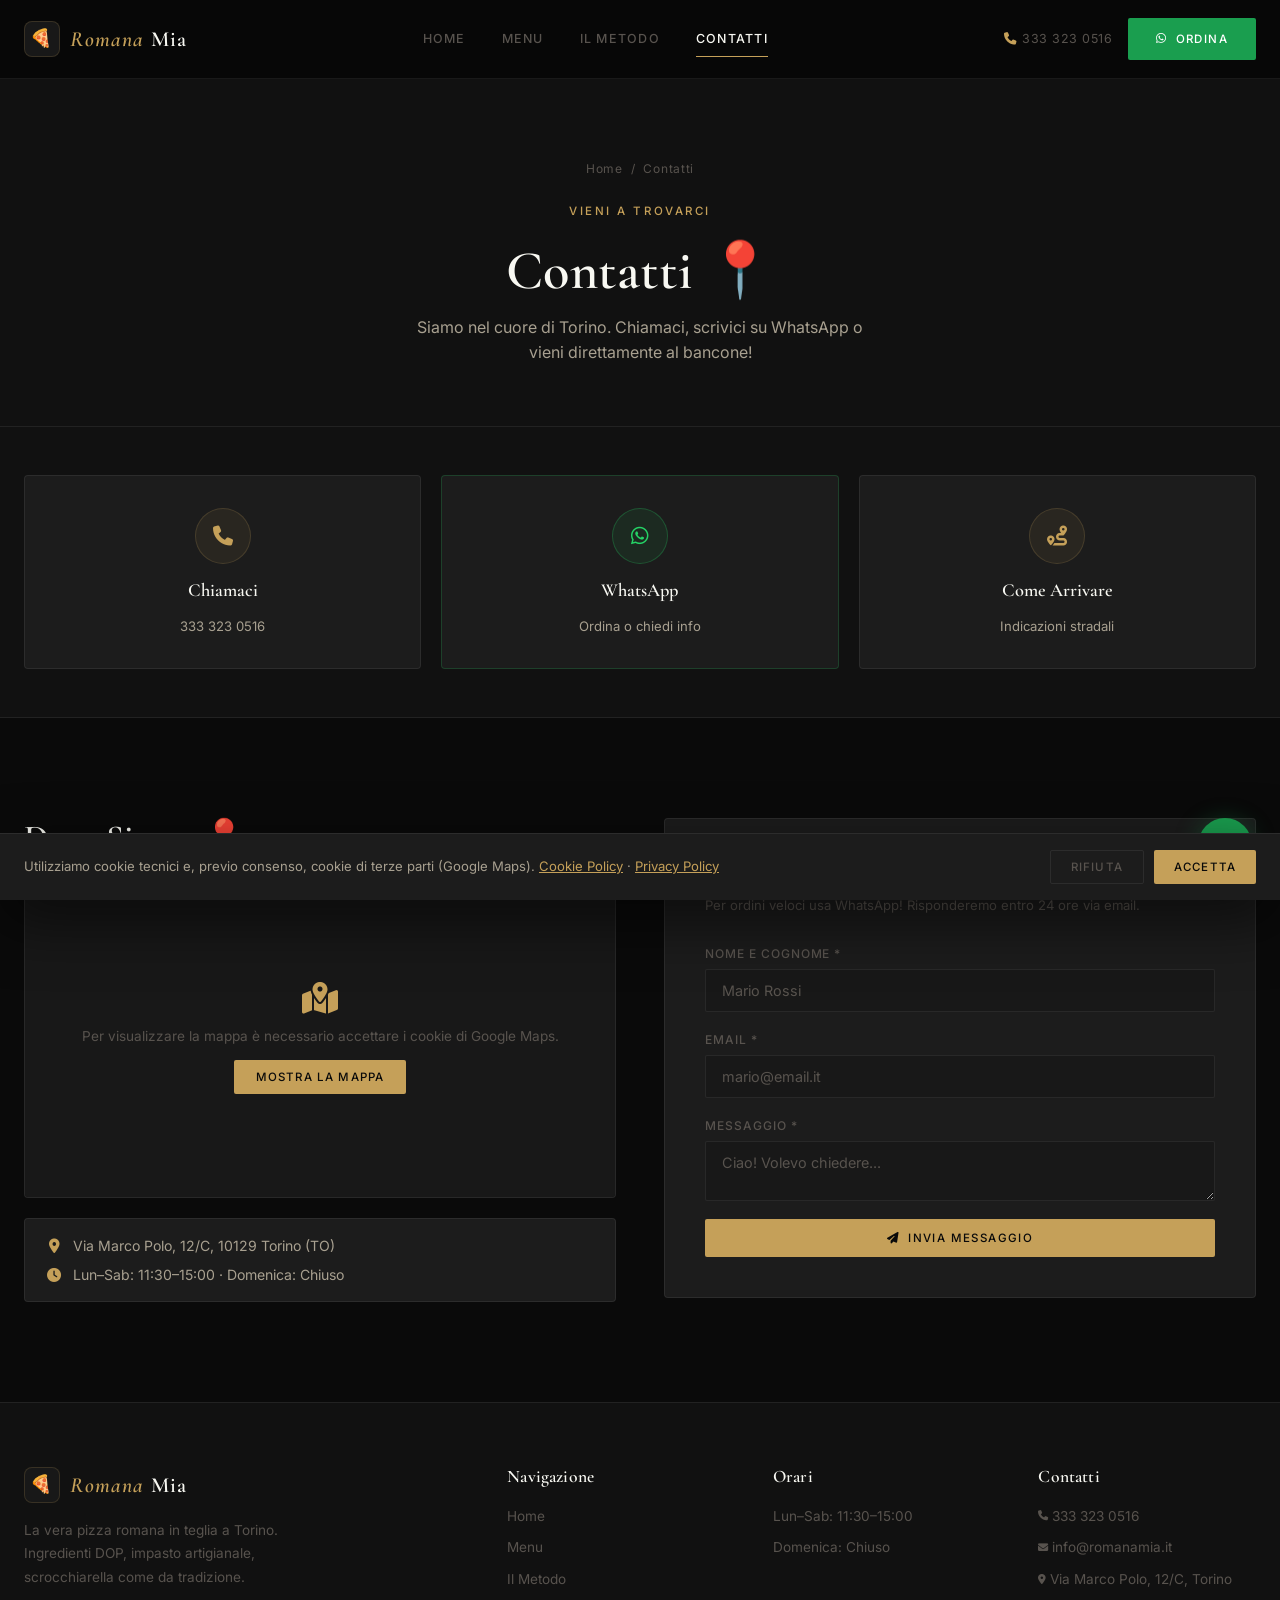
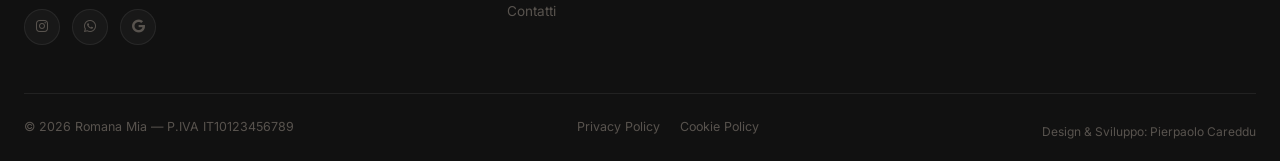
==== contatti.html @ 7e4d99bb "Initial commit" ====
<!DOCTYPE html>
<html lang="it">
<head>
    <meta charset="UTF-8">
    <meta name="viewport" content="width=device-width, initial-scale=1.0, viewport-fit=cover">
    <title>Contatti — Romana Mia, Pizza al Taglio Gourmet Torino</title>
    <meta name="description" content="Contatta Romana Mia: Via Marco Polo, 12/C, Torino. Telefono, WhatsApp, email e mappa. Aperto Lun–Sab 11:30–15:00.">
    <meta property="og:type" content="website">
    <meta property="og:title" content="Contatti — Romana Mia">
    <meta property="og:description" content="Vieni a trovarci o contattaci. Via Marco Polo, 12/C, Torino.">
    <meta name="theme-color" content="#0A0A0A">
    <meta name="apple-mobile-web-app-capable" content="yes">
    <meta name="apple-mobile-web-app-status-bar-style" content="black-translucent">
    <meta name="mobile-web-app-capable" content="yes">
    <link rel="icon" type="image/svg+xml" href="favicon.svg">
    <link rel="stylesheet" href="https://cdnjs.cloudflare.com/ajax/libs/font-awesome/6.4.0/css/all.min.css">
    <link rel="stylesheet" href="style.css">
</head>
<body>

<!-- ===== HEADER ===== -->
<header id="main-header">
    <div class="container nav-wrapper">
        <a href="index.html" class="logo">
            <div class="logo-icon">🍕</div>
            <span><em>Romana</em> Mia</span>
        </a>
        <nav class="desktop-menu">
            <a href="index.html">Home</a>
            <a href="menu.html">Menu</a>
            <a href="metodo.html">Il Metodo</a>
            <a href="contatti.html" class="active">Contatti</a>
        </nav>
        <div class="header-right">
            <a data-config-href="tel:{telefonoHref}" href="#" class="phone-cta">
                <i class="fa-solid fa-phone"></i>
                <span data-config="telefono">333 323 0516</span>
            </a>
            <a data-config-href="https://wa.me/{whatsapp}?text={whatsappMessaggioEncoded}" href="#" class="btn-whatsapp" target="_blank" rel="noopener">
                <i class="fa-brands fa-whatsapp"></i> Ordina
            </a>
        </div>
        <button class="hamburger" id="hamburger" aria-label="Menu">
            <span></span><span></span><span></span>
        </button>
    </div>
    <nav class="mobile-menu" id="mobile-menu">
        <a href="index.html"><i class="fa-solid fa-house"></i> Home</a>
        <a href="menu.html"><i class="fa-solid fa-pizza-slice"></i> Menu</a>
        <a href="metodo.html"><i class="fa-solid fa-star"></i> Il Metodo</a>
        <a href="contatti.html" class="active"><i class="fa-solid fa-location-dot"></i> Contatti</a>
        <div class="mobile-cta">
            <a data-config-href="tel:{telefonoHref}" href="#" class="btn-outline"><i class="fa-solid fa-phone"></i> Chiama</a>
            <a data-config-href="https://wa.me/{whatsapp}?text={whatsappMessaggioEncoded}" href="#" class="btn-whatsapp" target="_blank" rel="noopener"><i class="fa-brands fa-whatsapp"></i> Ordina su WhatsApp</a>
        </div>
    </nav>
</header>

<!-- ===== PAGE HERO ===== -->
<section class="page-hero">
    <div class="container">
        <div class="breadcrumb">
            <a href="index.html">Home</a>
            <span>/</span>
            <span>Contatti</span>
        </div>
        <span class="hero-eyebrow">Vieni a Trovarci</span>
        <h1>Contatti 📍</h1>
        <p>Siamo nel cuore di Torino. Chiamaci, scrivici su WhatsApp o vieni direttamente al bancone!</p>
    </div>
</section>

<!-- ===== QUICK ACTIONS ===== -->
<section class="contact-actions-section">
    <div class="container">
        <div class="contact-actions-grid">
            <a data-config-href="tel:{telefonoHref}" href="#" class="contact-action-card animate-on-scroll">
                <div class="contact-action-icon"><i class="fa-solid fa-phone"></i></div>
                <strong>Chiamaci</strong>
                <span data-config="telefono">333 323 0516</span>
            </a>
            <a data-config-href="https://wa.me/{whatsapp}?text={whatsappMessaggioEncoded}" href="#" class="contact-action-card contact-action-whatsapp animate-on-scroll" target="_blank" rel="noopener">
                <div class="contact-action-icon"><i class="fa-brands fa-whatsapp"></i></div>
                <strong>WhatsApp</strong>
                <span>Ordina o chiedi info</span>
            </a>
            <a href="https://www.google.com/maps/dir/?api=1&destination=Via+Marco+Polo,+12C,+10129+Torino+TO" class="contact-action-card animate-on-scroll" target="_blank" rel="noopener">
                <div class="contact-action-icon"><i class="fa-solid fa-route"></i></div>
                <strong>Come Arrivare</strong>
                <span>Indicazioni stradali</span>
            </a>
        </div>
    </div>
</section>

<!-- ===== CONTACT SECTION ===== -->
<section class="contact-section" id="preventivo">
    <div class="container">
        <div class="contact-grid">
            <!-- Mappa e info compatte -->
            <div class="contact-map-col animate-on-scroll">
                <h2>Dove Siamo 📍</h2>
                <div class="contact-map-wrapper">
                    <div class="map-container">
                        <div id="map-placeholder">
                            <i class="fa-solid fa-map-location-dot"></i>
                            <p>Per visualizzare la mappa è necessario accettare i cookie di Google Maps.</p>
                            <button class="btn-load-map" id="btn-load-map">Mostra la Mappa</button>
                        </div>
                        <iframe id="map-iframe" title="Romana Mia su Google Maps" allowfullscreen loading="lazy"
                            referrerpolicy="no-referrer-when-downgrade"></iframe>
                    </div>
                </div>
                <div class="contact-address-bar">
                    <p><i class="fa-solid fa-location-dot"></i> <span data-config="indirizzo">Via Marco Polo, 12/C</span>, <span data-config="cap">10129</span> <span data-config="citta">Torino</span> (<span data-config="provincia">TO</span>)</p>
                    <p><i class="fa-solid fa-clock"></i> <span data-config="orariSettimana">Lun–Sab: 11:30–15:00</span> · <span data-config="orariSabato">Domenica: Chiuso</span></p>
                </div>
            </div>

            <!-- Form colonna destra -->
            <div class="contact-form-card animate-on-scroll">
                <h3>Scrivici un Messaggio 📝</h3>
                <p class="contact-form-subtitle">Per ordini veloci usa WhatsApp! Risponderemo entro 24 ore via email.</p>
                <form method="POST" action="grazie.html" name="contatti" data-netlify="true" netlify-honeypot="bot-field">
                    <input type="hidden" name="form-name" value="contatti">
                    <p class="honeypot-field"><label>Non compilare: <input name="bot-field"></label></p>
                    <div class="form-group">
                        <label for="nome">Nome e Cognome *</label>
                        <input type="text" id="nome" name="nome" placeholder="Mario Rossi" required>
                    </div>
                    <div class="form-group">
                        <label for="email">Email *</label>
                        <input type="email" id="email" name="email" placeholder="mario@email.it" required>
                    </div>
                    <div class="form-group">
                        <label for="messaggio">Messaggio *</label>
                        <textarea id="messaggio" name="messaggio" placeholder="Ciao! Volevo chiedere..." required></textarea>
                    </div>
                    <button type="submit" class="btn-red contact-submit-btn">
                        <i class="fa-solid fa-paper-plane"></i> Invia Messaggio
                    </button>
                </form>
            </div>
        </div>
    </div>
</section>

<!-- ===== FOOTER ===== -->
<footer>
    <div class="container">
        <div class="footer-grid">
            <div class="footer-brand">
                <a href="index.html" class="logo">
                    <div class="logo-icon">🍕</div>
                    <span><em>Romana</em> Mia</span>
                </a>
                <p>La vera pizza romana in teglia a Torino. Ingredienti DOP, impasto artigianale, scrocchiarella come da tradizione.</p>
                <div class="footer-social">
                    <a href="https://www.instagram.com/pizzeriaromanamia/" target="_blank" rel="noopener" aria-label="Instagram"><i class="fa-brands fa-instagram"></i></a>
                    <a data-config-href="https://wa.me/{whatsapp}?text={whatsappMessaggioEncoded}" href="#" target="_blank" rel="noopener" aria-label="WhatsApp"><i class="fa-brands fa-whatsapp"></i></a>
                    <a data-config-href="https://www.google.com/maps/search/?api=1&query={mappaQuery}" href="#" target="_blank" rel="noopener" aria-label="Google Maps"><i class="fa-brands fa-google"></i></a>
                </div>
            </div>
            <div class="footer-col">
                <h4>Navigazione</h4>
                <ul>
                    <li><a href="index.html">Home</a></li>
                    <li><a href="menu.html">Menu</a></li>
                    <li><a href="metodo.html">Il Metodo</a></li>
                    <li><a href="contatti.html">Contatti</a></li>
                </ul>
            </div>
            <div class="footer-col">
                <h4>Orari</h4>
                <ul>
                    <li><span data-config="orariSettimana">Lun–Sab: 11:30–15:00</span></li>
                    <li><span data-config="orariSabato">Domenica: Chiuso</span></li>
                </ul>
            </div>
            <div class="footer-col">
                <h4>Contatti</h4>
                <ul>
                    <li><a data-config-href="tel:{telefonoHref}" href="#"><i class="fa-solid fa-phone fa-xs"></i> <span data-config="telefono">333 323 0516</span></a></li>
                    <li><a href="mailto:info@romanamia.it"><i class="fa-solid fa-envelope fa-xs"></i> <span data-config="email">info@romanamia.it</span></a></li>
                    <li><span><i class="fa-solid fa-location-dot fa-xs"></i> <span data-config="indirizzo">Via Marco Polo, 12/C</span>, <span data-config="citta">Torino</span></span></li>
                </ul>
            </div>
        </div>
        <div class="footer-bottom">
            <p>© <span data-anno></span> <span data-config="nomeAzienda">Romana Mia</span> — P.IVA <span data-config="pIva">IT10123456789</span></p>
            <div class="footer-legal">
                <a href="privacy.html">Privacy Policy</a>
                <a href="cookie.html">Cookie Policy</a>
            </div>
            <p style="font-size:0.75rem; color:var(--text-muted); font-family:'Inter',sans-serif; margin-top:8px;">Design &amp; Sviluppo: <a href="https://www.linkedin.com/in/pierpaolo-careddu/" target="_blank" rel="noopener" style="color:var(--text-muted);">Pierpaolo Careddu</a></p>
        </div>
    </div>
</footer>

<!-- ===== FLOATING WHATSAPP ===== -->
<a id="whatsapp-float" data-config-href="https://wa.me/{whatsapp}?text={whatsappMessaggioEncoded}" href="#" target="_blank" rel="noopener" aria-label="Ordina su WhatsApp">
    <i class="fa-brands fa-whatsapp"></i>
</a>

<!-- ===== BACK TO TOP ===== -->
<button id="back-to-top" onclick="window.scrollTo({top:0,behavior:'smooth'})" aria-label="Torna su">
    <i class="fa-solid fa-chevron-up"></i>
</button>

<!-- ===== MOBILE BOTTOM NAV ===== -->
<nav class="bottom-nav" aria-label="Navigazione principale">
    <a href="index.html" class="bottom-nav-item">
        <i class="fa-solid fa-house"></i>
        <span>Home</span>
    </a>
    <a href="menu.html" class="bottom-nav-item">
        <i class="fa-solid fa-pizza-slice"></i>
        <span>Menu</span>
    </a>
    <a href="metodo.html" class="bottom-nav-item">
        <i class="fa-solid fa-star"></i>
        <span>Il Metodo</span>
    </a>
    <a href="contatti.html" class="bottom-nav-item active">
        <i class="fa-solid fa-location-dot"></i>
        <span>Contatti</span>
    </a>
</nav>

<!-- ===== COOKIE BANNER ===== -->
<div id="cookie-banner" style="display:none;">
    <p>Utilizziamo cookie tecnici e, previo consenso, cookie di terze parti (Google Maps). 
       <a href="cookie.html">Cookie Policy</a> · <a href="privacy.html">Privacy Policy</a></p>
    <div class="cookie-buttons">
        <button class="btn-cookie-reject" id="cookie-reject">Rifiuta</button>
        <button class="btn-cookie-accept" id="cookie-accept">Accetta</button>
    </div>
</div>

<script src="config.js"></script>
<script>
(function () {
    var header = document.getElementById('main-header');
    window.addEventListener('scroll', function () {
        header.classList.toggle('scrolled', window.scrollY > 60);
        var btt = document.getElementById('back-to-top');
        if (btt) btt.classList.toggle('visible', window.scrollY > 300);
    }, { passive: true });

    var btn = document.getElementById('hamburger');
    var menu = document.getElementById('mobile-menu');
    if (btn && menu) {
        btn.addEventListener('click', function () { btn.classList.toggle('open'); menu.classList.toggle('open'); });
    }

    if ('IntersectionObserver' in window) {
        var animObserver = new IntersectionObserver(function(entries) {
            entries.forEach(function(entry) {
                if (entry.isIntersecting) {
                    entry.target.classList.add('visible');
                    animObserver.unobserve(entry.target);
                }
            });
        }, { threshold: 0.12, rootMargin: '0px 0px -32px 0px' });
        document.querySelectorAll('.animate-on-scroll').forEach(function(el) {
            animObserver.observe(el);
        });
    } else {
        function checkVisible() {
            document.querySelectorAll('.animate-on-scroll:not(.visible)').forEach(function (el) {
                if (el.getBoundingClientRect().top < window.innerHeight - 40) el.classList.add('visible');
            });
        }
        window.addEventListener('scroll', checkVisible, { passive: true });
        window.addEventListener('load', checkVisible);
        setTimeout(checkVisible, 200);
    }

    // Cookie banner
    var consent = localStorage.getItem('cookieConsent');
    var banner = document.getElementById('cookie-banner');
    if (!consent && banner) setTimeout(function () { banner.style.display = 'flex'; }, 1500);
    var acceptBtn = document.getElementById('cookie-accept');
    var rejectBtn = document.getElementById('cookie-reject');
    if (acceptBtn) acceptBtn.addEventListener('click', function () {
        localStorage.setItem('cookieConsent', 'accepted');
        banner.style.display = 'none';
        if (typeof window.loadConsentedMap === 'function') window.loadConsentedMap();
    });
    if (rejectBtn) rejectBtn.addEventListener('click', function () {
        localStorage.setItem('cookieConsent', 'rejected');
        banner.style.display = 'none';
    });

    // Pulsante carica mappa manualmente
    var btnMap = document.getElementById('btn-load-map');
    if (btnMap) btnMap.addEventListener('click', function () {
        localStorage.setItem('cookieConsent', 'accepted');
        if (typeof window.loadConsentedMap === 'function') window.loadConsentedMap();
        banner.style.display = 'none';
    });
})();
</script>
</body>
</html>
---- style.css ----
/* ============================================================
   ROMANA MIA — Pizza al Taglio Gourmet
   Dark Elegance | Cormorant Garamond + Inter | Gold Accent
   ============================================================ */

/* --- 1. GOOGLE FONTS IMPORT --- */
@import url('https://fonts.googleapis.com/css2?family=Cormorant+Garamond:ital,wght@0,400;0,500;0,600;0,700;1,400;1,500;1,600&family=Inter:wght@300;400;500&display=swap');

/* --- 2. VARIABLES & RESET --- */
:root {
    --bg-primary:    #0A0A0A;
    --bg-secondary:  #111111;
    --bg-surface:    #181818;
    --bg-card:       #1C1C1C;
    --accent:        #C5A059;
    --accent-hover:  #d4b46b;
    --text-primary:  #F8F8F2;
    --text-secondary:#A8A090;
    --text-muted:    #58534E;
    --border:        rgba(197, 160, 89, 0.18);
    --border-subtle: rgba(255, 255, 255, 0.07);
    --shadow-sm:     0 2px 12px rgba(0,0,0,0.4);
    --shadow-md:     0 8px 32px rgba(0,0,0,0.5);
    --shadow-lg:     0 20px 60px rgba(0,0,0,0.6);
    --shadow-glow:   0 0 48px rgba(197,160,89,0.06);
    /* Legacy aliases */
    --primary-red:   var(--accent);
    --primary-dark:  #0A0A0A;
    --text-main:     var(--text-primary);
    --text-light:    var(--text-secondary);
    --white:         #F8F8F2;
    --border-old:    var(--border);
    --accent-legacy: var(--accent);
}

*, *::before, *::after { margin: 0; padding: 0; box-sizing: border-box; }

html { scroll-behavior: smooth; overflow-x: hidden; }

body {
    font-family: 'Inter', sans-serif;
    font-weight: 400;
    color: var(--text-primary);
    line-height: 1.6;
    background-color: var(--bg-primary);
    overflow-x: hidden;
}

h1, h2, h3, h4, h5 {
    font-family: 'Cormorant Garamond', serif;
    line-height: 1.15;
    font-weight: 600;
    letter-spacing: 0.01em;
}

a { text-decoration: none; transition: all 0.6s cubic-bezier(0.16,1,0.3,1); color: inherit; }
ul { list-style: none; }
img { width: 100%; display: block; object-fit: cover; }

/* --- 3. HEADER --- */
header {
    background: rgba(8, 8, 8, 0.82);
    backdrop-filter: blur(28px) saturate(160%);
    -webkit-backdrop-filter: blur(28px) saturate(160%);
    border-bottom: 1px solid var(--border-subtle);
    padding: 18px 0;
    position: sticky;
    top: 0;
    z-index: 2000;
    transition: padding 0.5s cubic-bezier(0.16,1,0.3,1), box-shadow 0.5s ease;
}

header.scrolled {
    padding: 12px 0;
    background: rgba(8, 8, 8, 0.96);
    box-shadow: 0 4px 40px rgba(0,0,0,0.6);
}

.container {
    max-width: 1280px;
    margin: 0 auto;
    padding: 0 24px;
}

.nav-wrapper {
    display: flex;
    justify-content: space-between;
    align-items: center;
    gap: 16px;
}

/* Logo */
.logo {
    display: flex;
    align-items: center;
    gap: 10px;
    font-family: 'Cormorant Garamond', serif;
    font-weight: 600;
    font-size: 1.35rem;
    letter-spacing: 0.05em;
    color: var(--text-primary);
    white-space: nowrap;
    flex-shrink: 0;
}

.logo-icon {
    width: 36px; height: 36px;
    background: var(--bg-surface);
    border: 1px solid var(--border);
    border-radius: 8px;
    display: flex; align-items: center; justify-content: center;
    font-size: 1.1rem;
    flex-shrink: 0;
    transition: transform 0.6s cubic-bezier(0.16,1,0.3,1), border-color 0.4s ease;
}

.logo:hover .logo-icon {
    transform: rotate(-4deg);
    border-color: var(--accent);
}

.logo span { color: var(--text-primary); }
.logo span em { color: var(--accent); font-style: italic; }

/* Desktop nav */
.desktop-menu {
    display: flex;
    align-items: center;
    gap: 36px;
}

.desktop-menu a {
    color: var(--text-muted);
    font-size: 0.78rem;
    font-weight: 500;
    letter-spacing: 0.1em;
    text-transform: uppercase;
    padding: 6px 0;
    position: relative;
    transition: color 0.4s ease;
}

.desktop-menu a::after {
    content: '';
    position: absolute;
    bottom: -2px; left: 0;
    width: 0; height: 1px;
    background: var(--accent);
    transition: width 0.6s cubic-bezier(0.16,1,0.3,1);
}

.desktop-menu a:hover,
.desktop-menu a.active { color: var(--text-primary); }

.desktop-menu a:hover::after,
.desktop-menu a.active::after { width: 100%; }

/* Header right */
.header-right {
    display: flex;
    align-items: center;
    gap: 16px;
    flex-shrink: 0;
}

.phone-cta {
    color: var(--text-muted);
    font-size: 0.78rem;
    font-weight: 400;
    letter-spacing: 0.04em;
    display: flex; align-items: center; gap: 6px;
}

.phone-cta:hover { color: var(--text-primary); }
.phone-cta i { color: var(--accent); }

/* --- 4. BUTTONS --- */
.btn-red {
    background: var(--accent);
    color: #0A0A0A;
    border: none;
    padding: 12px 28px;
    border-radius: 2px;
    font-family: 'Inter', sans-serif;
    font-size: 0.72rem;
    font-weight: 500;
    letter-spacing: 0.12em;
    text-transform: uppercase;
    cursor: pointer;
    display: inline-flex; align-items: center; gap: 8px;
    transition: all 0.6s cubic-bezier(0.16,1,0.3,1);
    white-space: nowrap;
}

.btn-red:hover {
    background: var(--accent-hover);
    transform: translateY(-2px);
    box-shadow: 0 8px 28px rgba(197,160,89,0.25);
    color: #0A0A0A;
}

.btn-yellow {
    background: var(--accent);
    color: #0A0A0A;
    border: none;
    padding: 12px 28px;
    border-radius: 2px;
    font-family: 'Inter', sans-serif;
    font-size: 0.72rem;
    font-weight: 500;
    letter-spacing: 0.12em;
    text-transform: uppercase;
    cursor: pointer;
    display: inline-flex; align-items: center; gap: 8px;
    transition: all 0.6s cubic-bezier(0.16,1,0.3,1);
    white-space: nowrap;
}

.btn-yellow:hover {
    background: var(--accent-hover);
    transform: translateY(-2px);
    color: #0A0A0A;
}

.btn-outline {
    background: transparent;
    color: var(--text-secondary);
    border: 1px solid var(--border-subtle);
    padding: 12px 28px;
    border-radius: 2px;
    font-family: 'Inter', sans-serif;
    font-size: 0.72rem;
    font-weight: 500;
    letter-spacing: 0.12em;
    text-transform: uppercase;
    cursor: pointer;
    display: inline-flex; align-items: center; gap: 8px;
    transition: all 0.6s cubic-bezier(0.16,1,0.3,1);
    white-space: nowrap;
}

.btn-outline:hover {
    border-color: var(--accent);
    color: var(--accent);
    transform: translateY(-2px);
}

.btn-whatsapp {
    background: #1a9e4f;
    color: #fff;
    border: none;
    padding: 12px 28px;
    border-radius: 2px;
    font-family: 'Inter', sans-serif;
    font-size: 0.72rem;
    font-weight: 500;
    letter-spacing: 0.12em;
    text-transform: uppercase;
    cursor: pointer;
    display: inline-flex; align-items: center; gap: 8px;
    transition: all 0.6s cubic-bezier(0.16,1,0.3,1);
    white-space: nowrap;
}

.btn-whatsapp:hover {
    background: #158f44;
    transform: translateY(-2px);
    box-shadow: 0 8px 28px rgba(26,158,79,0.30);
    color: #fff;
}

.btn-google-reviews {
    background: transparent;
    color: var(--text-secondary);
    border: 1px solid var(--border-subtle);
    padding: 14px 32px;
    border-radius: 2px;
    font-family: 'Inter', sans-serif;
    font-size: 0.78rem;
    font-weight: 500;
    letter-spacing: 0.1em;
    text-transform: uppercase;
    cursor: pointer;
    display: inline-flex; align-items: center; gap: 10px;
    transition: all 0.6s cubic-bezier(0.16,1,0.3,1);
}

.btn-google-reviews:hover {
    border-color: var(--accent);
    color: var(--accent);
    transform: translateY(-2px);
}

/* --- 5. HAMBURGER --- */
.hamburger {
    display: none;
    flex-direction: column;
    justify-content: center;
    align-items: center;
    gap: 5px;
    background: none;
    border: none;
    cursor: pointer;
    padding: 6px;
    width: 36px; height: 36px;
    flex-shrink: 0;
}

.hamburger span {
    display: block;
    width: 22px; height: 1.5px;
    background: var(--text-secondary);
    transition: all 0.4s cubic-bezier(0.16,1,0.3,1);
    transform-origin: center;
}

.hamburger.open span:nth-child(1) { transform: translateY(6.5px) rotate(45deg); }
.hamburger.open span:nth-child(2) { opacity: 0; transform: scaleX(0); }
.hamburger.open span:nth-child(3) { transform: translateY(-6.5px) rotate(-45deg); }

/* --- 6. MOBILE MENU --- */
.mobile-menu {
    display: none;
    flex-direction: column;
    gap: 0;
    background: rgba(10,10,10,0.98);
    border-top: 1px solid var(--border-subtle);
    overflow: hidden;
    max-height: 0;
    transition: max-height 0.5s cubic-bezier(0.16,1,0.3,1), opacity 0.4s ease;
    opacity: 0;
}

.mobile-menu.open {
    max-height: 480px;
    opacity: 1;
}

.mobile-menu a {
    padding: 14px 24px;
    color: var(--text-secondary);
    font-size: 0.82rem;
    font-weight: 400;
    letter-spacing: 0.06em;
    text-transform: uppercase;
    border-bottom: 1px solid var(--border-subtle);
    display: flex; align-items: center; gap: 12px;
    transition: color 0.3s ease, background 0.3s ease;
}

.mobile-menu a:hover,
.mobile-menu a.active { color: var(--text-primary); background: rgba(197,160,89,0.05); }

.mobile-cta {
    display: flex;
    flex-direction: column;
    gap: 10px;
    padding: 16px 24px 20px;
}

.mobile-cta .btn-outline,
.mobile-cta .btn-whatsapp {
    justify-content: center;
    width: 100%;
}

/* --- 7. HERO --- */
.hero {
    position: relative;
    min-height: 100svh;
    display: flex;
    align-items: center;
    justify-content: center;
    overflow: hidden;
    background: var(--bg-primary);
}

.hero-bg {
    position: absolute;
    inset: 0;
    background-image: url('https://images.unsplash.com/photo-1565299624946-b28f40a0ae38?q=80&w=1600&auto=format&fit=crop');
    background-size: cover;
    background-position: center 40%;
    transform: scale(1.06);
    transition: transform 8s ease-out;
    will-change: transform;
}

.hero:hover .hero-bg { transform: scale(1.04); }

.hero-overlay {
    position: absolute;
    inset: 0;
    background: linear-gradient(
        160deg,
        rgba(10,10,10,0.88) 0%,
        rgba(10,10,10,0.72) 45%,
        rgba(10,10,10,0.80) 100%
    );
}

.hero-content {
    position: relative;
    z-index: 2;
    max-width: 760px;
    padding: 0 24px;
    text-align: center;
    animation: heroFadeUp 1.1s cubic-bezier(0.16,1,0.3,1) both;
}

@keyframes heroFadeUp {
    from { opacity: 0; transform: translateY(32px); }
    to   { opacity: 1; transform: translateY(0); }
}

.hero-eyebrow {
    display: inline-block;
    font-family: 'Inter', sans-serif;
    font-size: 0.72rem;
    font-weight: 500;
    letter-spacing: 0.22em;
    text-transform: uppercase;
    color: var(--accent);
    margin-bottom: 20px;
    animation: heroFadeUp 1.1s 0.15s cubic-bezier(0.16,1,0.3,1) both;
}

.hero-content h1 {
    font-size: clamp(2.8rem, 7vw, 5.2rem);
    font-weight: 600;
    color: var(--text-primary);
    margin-bottom: 20px;
    line-height: 1.08;
    animation: heroFadeUp 1.1s 0.25s cubic-bezier(0.16,1,0.3,1) both;
}

.hero-content h1 em {
    color: var(--accent);
    font-style: italic;
}

.hero-content p {
    font-size: clamp(1rem, 2vw, 1.15rem);
    color: var(--text-secondary);
    max-width: 520px;
    margin: 0 auto 36px;
    line-height: 1.7;
    animation: heroFadeUp 1.1s 0.35s cubic-bezier(0.16,1,0.3,1) both;
}

.hero-buttons {
    display: flex;
    gap: 14px;
    justify-content: center;
    flex-wrap: wrap;
    margin-bottom: 52px;
    animation: heroFadeUp 1.1s 0.45s cubic-bezier(0.16,1,0.3,1) both;
}

.hero-trust {
    display: flex;
    gap: 40px;
    justify-content: center;
    flex-wrap: wrap;
    animation: heroFadeUp 1.1s 0.55s cubic-bezier(0.16,1,0.3,1) both;
}

.hero-trust-item {
    display: flex;
    flex-direction: column;
    align-items: center;
    gap: 4px;
}

.hero-trust-item strong {
    font-family: 'Cormorant Garamond', serif;
    font-size: 1rem;
    font-weight: 600;
    color: var(--text-primary);
}

.hero-trust-item span {
    font-size: 0.72rem;
    color: var(--text-muted);
    letter-spacing: 0.06em;
}

/* --- 8. SECTION COMMONS --- */
section {
    padding: 100px 0;
}

.section-header {
    text-align: center;
    margin-bottom: 60px;
    max-width: 680px;
    margin-left: auto;
    margin-right: auto;
}

.section-eyebrow {
    display: inline-block;
    font-family: 'Inter', sans-serif;
    font-size: 0.7rem;
    font-weight: 500;
    letter-spacing: 0.22em;
    text-transform: uppercase;
    color: var(--accent);
    margin-bottom: 14px;
}

.section-divider {
    width: 40px;
    height: 1px;
    background: linear-gradient(90deg, transparent, var(--accent), transparent);
    margin: 0 auto 18px;
}

.section-header h2 {
    font-size: clamp(2rem, 4vw, 3rem);
    color: var(--text-primary);
    margin-bottom: 14px;
}

.section-header p {
    color: var(--text-secondary);
    font-size: 1rem;
    line-height: 1.7;
    max-width: 500px;
    margin: 0 auto;
}

/* --- 9. MENU SECTION --- */
.menu-section {
    background: var(--bg-secondary);
}

#menu-grid {
    display: grid;
    grid-template-columns: repeat(auto-fit, minmax(340px, 1fr));
    gap: 24px;
    margin-bottom: 32px;
}

.menu-category-card {
    background: var(--bg-card);
    border: 1px solid var(--border-subtle);
    border-radius: 4px;
    overflow: hidden;
    transition: border-color 0.4s ease, box-shadow 0.4s ease, transform 0.4s cubic-bezier(0.16,1,0.3,1);
}

.menu-category-card:hover {
    border-color: var(--border);
    box-shadow: var(--shadow-md);
    transform: translateY(-4px);
}

.menu-category-header {
    padding: 24px 24px 16px;
    border-bottom: 1px solid var(--border-subtle);
}

.menu-category-title {
    font-size: 1.4rem;
    color: var(--text-primary);
    margin-bottom: 6px;
}

.menu-category-desc {
    font-size: 0.82rem;
    color: var(--text-muted);
    font-style: italic;
}

.menu-pizza-list {
    padding: 8px 0;
}

.menu-pizza-item {
    display: flex;
    align-items: flex-start;
    justify-content: space-between;
    gap: 16px;
    padding: 14px 24px;
    border-bottom: 1px solid var(--border-subtle);
    transition: background 0.3s ease;
}

.menu-pizza-item:last-child { border-bottom: none; }
.menu-pizza-item:hover { background: rgba(197,160,89,0.04); }

.menu-pizza-info {
    display: flex;
    flex-direction: column;
    gap: 3px;
    flex: 1;
    min-width: 0;
}

.menu-pizza-nome {
    font-family: 'Cormorant Garamond', serif;
    font-size: 1.05rem;
    font-weight: 600;
    color: var(--text-primary);
}

.menu-pizza-ingredienti {
    font-size: 0.78rem;
    color: var(--text-muted);
    line-height: 1.45;
}

.menu-pizza-prezzo {
    font-family: 'Cormorant Garamond', serif;
    font-size: 1rem;
    font-weight: 600;
    color: var(--accent);
    white-space: nowrap;
    flex-shrink: 0;
}

.menu-note {
    text-align: center;
    font-size: 0.8rem;
    color: var(--text-muted);
    display: flex; align-items: center; justify-content: center; gap: 8px;
}

.menu-note i { color: var(--accent); }

/* --- 10. RECENSIONI --- */
.recensioni-section {
    background: var(--bg-primary);
}

.recensioni-grid {
    display: grid;
    grid-template-columns: repeat(auto-fit, minmax(300px, 1fr));
    gap: 20px;
    margin-bottom: 40px;
}

.recensione-card {
    background: var(--bg-card);
    border: 1px solid var(--border-subtle);
    border-radius: 4px;
    padding: 24px;
    transition: border-color 0.4s ease, transform 0.4s cubic-bezier(0.16,1,0.3,1), box-shadow 0.4s ease;
}

.recensione-card:hover {
    border-color: var(--border);
    transform: translateY(-3px);
    box-shadow: var(--shadow-sm);
}

.recensione-header {
    display: flex;
    align-items: center;
    gap: 12px;
    margin-bottom: 12px;
}

.recensione-avatar {
    width: 40px; height: 40px;
    background: var(--bg-surface);
    border: 1px solid var(--border);
    border-radius: 50%;
    display: flex; align-items: center; justify-content: center;
    font-family: 'Cormorant Garamond', serif;
    font-size: 1.1rem;
    font-weight: 600;
    color: var(--accent);
    flex-shrink: 0;
}

.recensione-meta {
    display: flex;
    flex-direction: column;
    gap: 2px;
    flex: 1;
}

.recensione-nome {
    font-size: 0.88rem;
    font-weight: 500;
    color: var(--text-primary);
}

.recensione-data {
    font-size: 0.75rem;
    color: var(--text-muted);
}

.google-icon {
    width: 28px; height: 28px;
    background: #fff;
    border-radius: 50%;
    display: flex; align-items: center; justify-content: center;
    font-family: 'Inter', sans-serif;
    font-size: 0.85rem;
    font-weight: 700;
    color: #4285F4;
    flex-shrink: 0;
}

.recensione-stelle {
    display: flex;
    gap: 2px;
    margin-bottom: 10px;
}

.star { color: var(--text-muted); font-size: 0.9rem; }
.star.filled { color: #F5A623; }

.recensione-testo {
    font-size: 0.88rem;
    color: var(--text-secondary);
    line-height: 1.65;
}

.recensioni-cta { text-align: center; }

/* --- 11. ABOUT --- */
.about-section {
    background: var(--bg-surface);
}

.about-grid {
    display: grid;
    grid-template-columns: 1fr 1fr;
    gap: 80px;
    align-items: center;
}

.about-text .label {
    display: inline-block;
    font-size: 0.7rem;
    font-weight: 500;
    letter-spacing: 0.22em;
    text-transform: uppercase;
    color: var(--accent);
    margin-bottom: 14px;
}

.about-text h2 {
    font-size: clamp(2rem, 3.5vw, 2.8rem);
    color: var(--text-primary);
    margin-bottom: 20px;
}

.about-text p {
    font-size: 0.95rem;
    color: var(--text-secondary);
    line-height: 1.8;
    margin-bottom: 16px;
}

.about-text p strong { color: var(--text-primary); }

.about-stats {
    display: flex;
    gap: 36px;
    margin-top: 32px;
    padding-top: 28px;
    border-top: 1px solid var(--border-subtle);
}

.about-stat {
    display: flex;
    flex-direction: column;
    gap: 4px;
}

.about-stat strong {
    font-family: 'Cormorant Garamond', serif;
    font-size: 2rem;
    font-weight: 600;
    color: var(--accent);
    line-height: 1;
}

.about-stat span {
    font-size: 0.75rem;
    color: var(--text-muted);
    letter-spacing: 0.06em;
}

.about-image {
    position: relative;
    border-radius: 4px;
    overflow: hidden;
    aspect-ratio: 4/5;
}

.about-image img {
    height: 100%;
    object-position: center;
    transition: transform 0.8s cubic-bezier(0.16,1,0.3,1);
}

.about-image:hover img { transform: scale(1.04); }

.about-image-badge {
    position: absolute;
    bottom: 20px;
    right: -16px;
    background: var(--bg-card);
    border: 1px solid var(--border);
    border-radius: 4px;
    padding: 12px 16px;
    font-size: 0.75rem;
    color: var(--text-secondary);
    line-height: 1.5;
    text-align: center;
    backdrop-filter: blur(12px);
    box-shadow: var(--shadow-md);
}

/* --- 12. GALLERY PREVIEW --- */
.gallery-preview {
    background: var(--bg-secondary);
}

.gallery-grid {
    display: grid;
    grid-template-columns: repeat(4, 1fr);
    gap: 12px;
    margin-bottom: 40px;
}

.gallery-item {
    position: relative;
    overflow: hidden;
    border-radius: 3px;
    aspect-ratio: 1;
    cursor: pointer;
}

.gallery-item img {
    height: 100%;
    object-position: center;
    transition: transform 0.8s cubic-bezier(0.16,1,0.3,1);
}

.gallery-item:hover img { transform: scale(1.08); }

.gallery-item-overlay {
    position: absolute;
    inset: 0;
    background: rgba(10,10,10,0.5);
    display: flex;
    align-items: center;
    justify-content: center;
    font-size: 1.8rem;
    opacity: 0;
    transition: opacity 0.4s ease;
}

.gallery-item:hover .gallery-item-overlay { opacity: 1; }

.gallery-cta { text-align: center; }

/* --- 13. INSTAGRAM SECTION --- */
.instagram-section {
    background: var(--bg-primary);
}

.instagram-grid {
    display: grid;
    grid-template-columns: repeat(6, 1fr);
    gap: 8px;
    margin-bottom: 36px;
}

.instagram-item {
    position: relative;
    overflow: hidden;
    aspect-ratio: 1;
    border-radius: 2px;
}

.instagram-item img {
    height: 100%;
    object-position: center;
    transition: transform 0.6s cubic-bezier(0.16,1,0.3,1);
}

.instagram-item:hover img { transform: scale(1.1); }

.instagram-item-overlay {
    position: absolute;
    inset: 0;
    background: rgba(197,160,89,0.65);
    display: flex;
    align-items: center;
    justify-content: center;
    font-size: 1.4rem;
    color: #fff;
    opacity: 0;
    transition: opacity 0.4s ease;
}

.instagram-item:hover .instagram-item-overlay { opacity: 1; }

.instagram-cta { text-align: center; }

/* --- 14. CTA SECTION --- */
.cta-section {
    background: var(--bg-surface);
}

.cta-box {
    background: var(--bg-card);
    border: 1px solid var(--border);
    border-radius: 4px;
    padding: 60px;
    text-align: center;
    position: relative;
    overflow: hidden;
}

.cta-box::before {
    content: '';
    position: absolute;
    top: 0; left: 50%; transform: translateX(-50%);
    width: 60%; height: 1px;
    background: linear-gradient(90deg, transparent, var(--accent), transparent);
}

.cta-box h2 {
    font-size: clamp(2rem, 4vw, 3rem);
    color: var(--text-primary);
    margin-bottom: 14px;
}

.cta-box > p {
    color: var(--text-secondary);
    font-size: 1rem;
    max-width: 520px;
    margin: 0 auto 40px;
    line-height: 1.7;
}

.cta-info {
    display: flex;
    justify-content: center;
    gap: 48px;
    flex-wrap: wrap;
    margin-bottom: 36px;
    padding-bottom: 36px;
    border-bottom: 1px solid var(--border-subtle);
}

.cta-info-item {
    display: flex;
    flex-direction: column;
    gap: 5px;
    text-align: center;
}

.cta-info-item strong {
    font-size: 0.78rem;
    font-weight: 500;
    letter-spacing: 0.08em;
    text-transform: uppercase;
    color: var(--text-primary);
    display: flex; align-items: center; justify-content: center; gap: 6px;
}

.cta-info-item span,
.cta-info-item a {
    font-size: 0.9rem;
    color: var(--text-secondary);
}

.cta-info-item a:hover { color: var(--accent); }

.cta-buttons {
    display: flex;
    gap: 12px;
    justify-content: center;
    flex-wrap: wrap;
}

/* --- 15. FOOTER --- */
footer {
    background: var(--bg-secondary);
    border-top: 1px solid var(--border-subtle);
    padding: 64px 0 0;
}

.footer-grid {
    display: grid;
    grid-template-columns: 2fr 1fr 1fr 1fr;
    gap: 48px;
    padding-bottom: 48px;
    border-bottom: 1px solid var(--border-subtle);
}

.footer-brand .logo { margin-bottom: 16px; }

.footer-brand > p {
    font-size: 0.85rem;
    color: var(--text-muted);
    line-height: 1.7;
    margin-bottom: 20px;
    max-width: 280px;
}

.footer-social {
    display: flex;
    gap: 12px;
}

.footer-social a {
    width: 36px; height: 36px;
    background: var(--bg-surface);
    border: 1px solid var(--border-subtle);
    border-radius: 50%;
    display: flex; align-items: center; justify-content: center;
    color: var(--text-muted);
    font-size: 0.85rem;
    transition: border-color 0.4s ease, color 0.4s ease, transform 0.4s ease;
}

.footer-social a:hover {
    border-color: var(--accent);
    color: var(--accent);
    transform: translateY(-2px);
}

.footer-col h4 {
    font-family: 'Cormorant Garamond', serif;
    font-size: 1.1rem;
    font-weight: 600;
    color: var(--text-primary);
    margin-bottom: 18px;
}

.footer-col ul {
    display: flex;
    flex-direction: column;
    gap: 10px;
}

.footer-col ul li {
    font-size: 0.85rem;
    color: var(--text-muted);
}

.footer-col ul li a {
    color: var(--text-muted);
    transition: color 0.3s ease;
}

.footer-col ul li a:hover { color: var(--text-primary); }

.footer-bottom {
    display: flex;
    justify-content: space-between;
    align-items: center;
    padding: 20px 0;
    gap: 16px;
}

.footer-bottom p {
    font-size: 0.78rem;
    color: var(--text-muted);
}

.footer-legal {
    display: flex;
    gap: 20px;
}

.footer-legal a {
    font-size: 0.78rem;
    color: var(--text-muted);
    transition: color 0.3s ease;
}

.footer-legal a:hover { color: var(--text-secondary); }

/* --- 16. BOTTOM NAV (mobile) --- */
.bottom-nav {
    display: none;
    position: fixed;
    bottom: 0; left: 0; right: 0;
    background: rgba(10,10,10,0.97);
    backdrop-filter: blur(20px) saturate(160%);
    -webkit-backdrop-filter: blur(20px) saturate(160%);
    border-top: 1px solid var(--border-subtle);
    padding: 8px 0 max(8px, env(safe-area-inset-bottom));
    z-index: 1500;
    justify-content: space-around;
}

.bottom-nav-item {
    display: flex;
    flex-direction: column;
    align-items: center;
    gap: 4px;
    color: var(--text-muted);
    font-size: 0.58rem;
    font-weight: 500;
    letter-spacing: 0.06em;
    text-transform: uppercase;
    padding: 6px 16px;
    transition: color 0.3s ease;
}

.bottom-nav-item i { font-size: 1.15rem; transition: transform 0.3s ease; }
.bottom-nav-item:hover, .bottom-nav-item.active { color: var(--accent); }
.bottom-nav-item:hover i, .bottom-nav-item.active i { transform: translateY(-2px); }

/* --- 17. COOKIE BANNER --- */
#cookie-banner {
    position: fixed;
    bottom: 0; left: 0; right: 0;
    background: var(--bg-card);
    border-top: 1px solid var(--border-subtle);
    padding: 16px 24px;
    display: flex;
    align-items: center;
    justify-content: space-between;
    gap: 20px;
    z-index: 3000;
    flex-wrap: wrap;
    box-shadow: var(--shadow-lg);
}

#cookie-banner p {
    font-size: 0.82rem;
    color: var(--text-secondary);
    line-height: 1.5;
    flex: 1;
    min-width: 200px;
}

#cookie-banner p a { color: var(--accent); text-decoration: underline; }

.cookie-buttons {
    display: flex;
    gap: 10px;
    flex-shrink: 0;
}

.btn-cookie-accept,
.btn-cookie-reject {
    padding: 9px 20px;
    border-radius: 2px;
    font-family: 'Inter', sans-serif;
    font-size: 0.72rem;
    font-weight: 500;
    letter-spacing: 0.1em;
    text-transform: uppercase;
    cursor: pointer;
    border: none;
    transition: all 0.4s ease;
}

.btn-cookie-accept {
    background: var(--accent);
    color: #0A0A0A;
}

.btn-cookie-accept:hover { background: var(--accent-hover); }

.btn-cookie-reject {
    background: transparent;
    color: var(--text-muted);
    border: 1px solid var(--border-subtle);
}

.btn-cookie-reject:hover { border-color: var(--border); color: var(--text-secondary); }

/* --- 18. FLOATING WHATSAPP --- */
#whatsapp-float {
    position: fixed;
    bottom: 28px;
    right: 28px;
    width: 54px; height: 54px;
    background: #1a9e4f;
    border-radius: 50%;
    display: flex;
    align-items: center;
    justify-content: center;
    color: #fff;
    font-size: 1.5rem;
    z-index: 1400;
    box-shadow: 0 4px 24px rgba(26,158,79,0.40);
    transition: transform 0.4s cubic-bezier(0.16,1,0.3,1), box-shadow 0.4s ease;
}

#whatsapp-float:hover {
    transform: scale(1.12) translateY(-3px);
    box-shadow: 0 8px 36px rgba(26,158,79,0.55);
}

/* --- 19. BACK TO TOP --- */
#back-to-top {
    position: fixed;
    bottom: 92px;
    right: 28px;
    width: 40px; height: 40px;
    background: var(--bg-surface);
    border: 1px solid var(--border-subtle);
    border-radius: 50%;
    display: flex; align-items: center; justify-content: center;
    color: var(--text-muted);
    font-size: 0.85rem;
    cursor: pointer;
    z-index: 1300;
    opacity: 0;
    visibility: hidden;
    transform: translateY(8px);
    transition: all 0.4s cubic-bezier(0.16,1,0.3,1);
}

#back-to-top.visible {
    opacity: 1;
    visibility: visible;
    transform: translateY(0);
}

#back-to-top:hover {
    border-color: var(--accent);
    color: var(--accent);
    transform: translateY(-2px);
}

/* --- 20. ANIMATE ON SCROLL --- */
.animate-on-scroll {
    opacity: 0;
    transform: translateY(28px);
    transition: opacity 0.75s cubic-bezier(0.16,1,0.3,1), transform 0.75s cubic-bezier(0.16,1,0.3,1);
}

.animate-on-scroll.visible {
    opacity: 1;
    transform: translateY(0);
}

/* Stagger for grid children */
.menu-category-card.animate-on-scroll:nth-child(2),
.recensione-card.animate-on-scroll:nth-child(2),
.gallery-item.animate-on-scroll:nth-child(2),
.instagram-item.animate-on-scroll:nth-child(2) { transition-delay: 0.08s; }

.menu-category-card.animate-on-scroll:nth-child(3),
.recensione-card.animate-on-scroll:nth-child(3),
.gallery-item.animate-on-scroll:nth-child(3),
.instagram-item.animate-on-scroll:nth-child(3) { transition-delay: 0.16s; }

.menu-category-card.animate-on-scroll:nth-child(4),
.recensione-card.animate-on-scroll:nth-child(4),
.gallery-item.animate-on-scroll:nth-child(4),
.instagram-item.animate-on-scroll:nth-child(4) { transition-delay: 0.24s; }

.menu-category-card.animate-on-scroll:nth-child(5),
.recensione-card.animate-on-scroll:nth-child(5),
.instagram-item.animate-on-scroll:nth-child(5) { transition-delay: 0.32s; }

.instagram-item.animate-on-scroll:nth-child(6) { transition-delay: 0.40s; }

/* --- 21. PAGE HERO (inner pages) --- */
.page-hero {
    background: var(--bg-secondary);
    padding: 80px 0 60px;
    border-bottom: 1px solid var(--border-subtle);
    text-align: center;
}

.page-hero h1 {
    font-size: clamp(2rem, 5vw, 3.4rem);
    color: var(--text-primary);
    margin-bottom: 12px;
}

.page-hero p {
    color: var(--text-secondary);
    font-size: 1rem;
    max-width: 480px;
    margin: 0 auto;
}

.breadcrumb {
    display: flex;
    align-items: center;
    gap: 8px;
    justify-content: center;
    font-size: 0.75rem;
    color: var(--text-muted);
    margin-bottom: 18px;
    letter-spacing: 0.06em;
}

.breadcrumb a { color: var(--text-muted); }
.breadcrumb a:hover { color: var(--accent); }

/* --- 22. GALLERY FULL PAGE --- */
.gallery-section { background: var(--bg-primary); }

.gallery-filters {
    display: flex;
    gap: 10px;
    justify-content: center;
    flex-wrap: wrap;
    margin-bottom: 40px;
}

.filter-btn {
    background: transparent;
    color: var(--text-muted);
    border: 1px solid var(--border-subtle);
    padding: 8px 20px;
    border-radius: 2px;
    font-family: 'Inter', sans-serif;
    font-size: 0.72rem;
    font-weight: 500;
    letter-spacing: 0.1em;
    text-transform: uppercase;
    cursor: pointer;
    transition: all 0.4s ease;
}

.filter-btn:hover,
.filter-btn.active {
    border-color: var(--accent);
    color: var(--accent);
}

.gallery-full-grid {
    display: grid;
    grid-template-columns: repeat(auto-fill, minmax(280px, 1fr));
    gap: 14px;
}

.gallery-full-item {
    position: relative;
    overflow: hidden;
    border-radius: 3px;
    aspect-ratio: 4/3;
    cursor: pointer;
}

.gallery-full-item img {
    height: 100%;
    object-position: center;
    transition: transform 0.7s cubic-bezier(0.16,1,0.3,1);
}

.gallery-full-item:hover img { transform: scale(1.07); }

.item-overlay {
    position: absolute;
    inset: 0;
    background: rgba(10,10,10,0.60);
    display: flex;
    flex-direction: column;
    align-items: center;
    justify-content: center;
    gap: 8px;
    font-size: 2rem;
    opacity: 0;
    transition: opacity 0.4s ease;
}

.item-overlay p {
    font-size: 0.78rem;
    font-family: 'Inter', sans-serif;
    font-weight: 500;
    letter-spacing: 0.08em;
    text-transform: uppercase;
    color: var(--text-primary);
    margin: 0;
}

.gallery-full-item:hover .item-overlay { opacity: 1; }

/* --- 23. LIGHTBOX --- */
#lightbox {
    position: fixed;
    inset: 0;
    background: rgba(5,5,5,0.96);
    z-index: 9999;
    display: flex;
    align-items: center;
    justify-content: center;
    padding: 20px;
    opacity: 0;
    visibility: hidden;
    transition: opacity 0.4s ease, visibility 0.4s ease;
}

#lightbox.open {
    opacity: 1;
    visibility: visible;
}

#lightbox-img {
    max-width: 90vw;
    max-height: 88vh;
    width: auto;
    height: auto;
    object-fit: contain;
    border-radius: 3px;
    box-shadow: var(--shadow-lg);
}

#lightbox-close {
    position: absolute;
    top: 20px; right: 24px;
    background: none;
    border: none;
    color: var(--text-secondary);
    font-size: 1.8rem;
    cursor: pointer;
    width: 44px; height: 44px;
    display: flex; align-items: center; justify-content: center;
    border-radius: 50%;
    transition: color 0.3s ease, background 0.3s ease;
}

#lightbox-close:hover {
    color: var(--text-primary);
    background: rgba(255,255,255,0.08);
}

/* --- 24. CONTACT PAGE --- */

/* Quick-action cards */
.contact-actions-section {
    background: var(--bg-secondary);
    padding: 48px 0;
    border-bottom: 1px solid var(--border-subtle);
}

.contact-actions-grid {
    display: grid;
    grid-template-columns: repeat(3, 1fr);
    gap: 20px;
}

.contact-action-card {
    display: flex;
    flex-direction: column;
    align-items: center;
    text-align: center;
    gap: 12px;
    padding: 32px 20px;
    background: var(--bg-card);
    border: 1px solid var(--border-subtle);
    border-radius: 4px;
    text-decoration: none;
    color: var(--text-primary);
    transition: border-color 0.3s ease, box-shadow 0.3s ease, transform 0.3s cubic-bezier(0.16,1,0.3,1);
}

.contact-action-card:hover {
    border-color: var(--accent);
    box-shadow: var(--shadow-glow);
    transform: translateY(-4px);
}

.contact-action-icon {
    width: 56px; height: 56px;
    border-radius: 50%;
    background: rgba(197,160,89,0.08);
    border: 1px solid var(--border);
    display: flex; align-items: center; justify-content: center;
    color: var(--accent);
    font-size: 1.25rem;
    transition: background 0.3s ease;
}

.contact-action-card:hover .contact-action-icon {
    background: rgba(197,160,89,0.15);
}

.contact-action-card strong {
    font-family: 'Cormorant Garamond', serif;
    font-size: 1.15rem;
    font-weight: 600;
    color: var(--text-primary);
}

.contact-action-card > span {
    font-size: 0.82rem;
    color: var(--text-secondary);
    line-height: 1.4;
}

.contact-action-whatsapp {
    border-color: rgba(37,211,102,0.2);
}

.contact-action-whatsapp .contact-action-icon {
    background: rgba(37,211,102,0.08);
    border-color: rgba(37,211,102,0.25);
    color: #25d366;
}

.contact-action-whatsapp:hover {
    border-color: #25d366;
    box-shadow: 0 0 48px rgba(37,211,102,0.08);
}

.contact-action-whatsapp:hover .contact-action-icon {
    background: rgba(37,211,102,0.15);
}

/* Main contact section */
.contact-section { background: var(--bg-primary); }

.contact-grid {
    display: grid;
    grid-template-columns: 1fr 1fr;
    gap: 48px;
    align-items: start;
}

/* Map column */
.contact-map-col {
    display: flex;
    flex-direction: column;
    gap: 20px;
}

.contact-map-col h2 {
    font-size: clamp(1.6rem, 3vw, 2.2rem);
    color: var(--text-primary);
}

.contact-address-bar {
    display: flex;
    flex-direction: column;
    gap: 8px;
    padding: 16px 20px;
    background: var(--bg-card);
    border: 1px solid var(--border-subtle);
    border-radius: 4px;
}

.contact-address-bar p {
    font-size: 0.88rem;
    color: var(--text-secondary);
    line-height: 1.5;
    margin: 0;
}

.contact-address-bar i {
    color: var(--accent);
    width: 18px;
    text-align: center;
    margin-right: 6px;
}

/* Map embedded in contact info */
.contact-map-wrapper {
    margin-top: 0;
}

.map-container {
    border-radius: 4px;
    overflow: hidden;
    background: var(--bg-surface);
    border: 1px solid var(--border-subtle);
    height: 320px;
    position: relative;
}

.map-container iframe {
    width: 100%; height: 100%;
    border: none;
}

#map-placeholder {
    position: absolute;
    inset: 0;
    display: flex;
    flex-direction: column;
    align-items: center;
    justify-content: center;
    gap: 12px;
    background: var(--bg-surface);
    color: var(--text-muted);
    font-size: 0.85rem;
    text-align: center;
    padding: 20px;
}

#map-placeholder i { font-size: 2rem; color: var(--accent); }

.btn-load-map {
    background: var(--accent);
    color: #0A0A0A;
    border: none;
    padding: 10px 22px;
    border-radius: 2px;
    font-family: 'Inter', sans-serif;
    font-size: 0.72rem;
    font-weight: 500;
    letter-spacing: 0.1em;
    text-transform: uppercase;
    cursor: pointer;
    transition: background 0.3s ease;
}

.btn-load-map:hover { background: var(--accent-hover); }

/* Contact form card */
.contact-form-card {
    background: var(--bg-card);
    border: 1px solid var(--border-subtle);
    border-radius: 4px;
    padding: 40px;
    position: sticky;
    top: 100px;
}

.contact-form-card h3 {
    font-size: 1.6rem;
    color: var(--text-primary);
    margin-bottom: 8px;
}

.contact-form-subtitle {
    font-size: 0.82rem;
    color: var(--text-muted);
    margin-bottom: 28px;
    line-height: 1.5;
}

.honeypot-field { display: none; }

.contact-submit-btn {
    width: 100%;
    justify-content: center;
}

.form-group {
    display: flex;
    flex-direction: column;
    gap: 6px;
    margin-bottom: 18px;
}

.form-group label {
    font-size: 0.75rem;
    font-weight: 500;
    letter-spacing: 0.08em;
    text-transform: uppercase;
    color: var(--text-muted);
}

.form-group input,
.form-group textarea,
.form-group select {
    background: var(--bg-surface);
    border: 1px solid var(--border-subtle);
    border-radius: 2px;
    padding: 12px 16px;
    font-family: 'Inter', sans-serif;
    font-size: 0.9rem;
    color: var(--text-primary);
    transition: border-color 0.3s ease, box-shadow 0.3s ease;
    width: 100%;
    resize: vertical;
}

.form-group input::placeholder,
.form-group textarea::placeholder { color: var(--text-muted); }

.form-group input:focus,
.form-group textarea:focus,
.form-group select:focus {
    outline: none;
    border-color: var(--accent);
    box-shadow: 0 0 0 3px rgba(197,160,89,0.1);
}

/* --- 25. METODO / SERVIZI PAGE --- */
.metodo-section { background: var(--bg-primary); }
.metodo-section:nth-child(even of .metodo-section) { background: var(--bg-secondary); }

.metodo-grid {
    display: grid;
    grid-template-columns: 1fr 1fr;
    gap: 64px;
    align-items: center;
}

.metodo-grid.reverse .metodo-image { order: -1; }

.metodo-text .number {
    display: block;
    margin-bottom: 12px;
}

.metodo-text .label {
    display: inline-block;
    font-size: 0.7rem;
    font-weight: 500;
    letter-spacing: 0.22em;
    text-transform: uppercase;
    color: var(--accent);
    margin-bottom: 14px;
}

.metodo-text h2 {
    font-size: clamp(1.8rem, 3vw, 2.4rem);
    color: var(--text-primary);
    margin-bottom: 18px;
}

.metodo-text p {
    font-size: 0.95rem;
    color: var(--text-secondary);
    line-height: 1.8;
    margin-bottom: 20px;
}

.metodo-tags {
    display: flex;
    flex-wrap: wrap;
    gap: 8px;
    margin-top: 8px;
}

.metodo-tag {
    background: var(--bg-surface);
    border: 1px solid var(--border-subtle);
    border-radius: 2px;
    padding: 6px 14px;
    font-size: 0.75rem;
    color: var(--text-secondary);
    letter-spacing: 0.04em;
    transition: border-color 0.3s ease, color 0.3s ease;
}

.metodo-tag:hover { border-color: var(--border); color: var(--text-primary); }

.metodo-image {
    border-radius: 6px;
    overflow: hidden;
    aspect-ratio: 4/3;
    box-shadow: var(--shadow-md);
}

.metodo-image img {
    width: 100%;
    height: 100%;
    object-fit: cover;
    object-position: center;
    transition: transform 0.7s cubic-bezier(0.16,1,0.3,1);
}

.metodo-image:hover img { transform: scale(1.04); }

/* --- 26. LEGAL PAGES (privacy, cookie) --- */
.legal-page { background: var(--bg-primary); }

.legal-content {
    max-width: 780px;
    margin: 0 auto;
    padding: 80px 24px;
}

.legal-content h1 {
    font-size: clamp(2rem, 4vw, 2.8rem);
    color: var(--text-primary);
    margin-bottom: 8px;
}

.legal-content .last-update {
    font-size: 0.78rem;
    color: var(--text-muted);
    margin-bottom: 40px;
    display: block;
}

.legal-content h2 {
    font-size: 1.4rem;
    color: var(--text-primary);
    margin: 32px 0 10px;
}

.legal-content h3 {
    font-size: 1.1rem;
    color: var(--text-secondary);
    margin: 20px 0 8px;
}

.legal-content p,
.legal-content li {
    font-size: 0.92rem;
    color: var(--text-secondary);
    line-height: 1.8;
    margin-bottom: 10px;
}

.legal-content ul,
.legal-content ol {
    list-style: disc;
    padding-left: 22px;
    margin-bottom: 14px;
}

.legal-content ol { list-style: decimal; }
.legal-content a { color: var(--accent); text-decoration: underline; }

/* --- 27. GRAZIE PAGE --- */
.grazie-wrapper {
    min-height: 80vh;
    display: flex;
    align-items: center;
    justify-content: center;
    padding: 80px 24px;
    text-align: center;
}

.success-card {
    max-width: 520px;
    background: var(--bg-card);
    border: 1px solid var(--border-subtle);
    border-radius: 4px;
    padding: 56px 48px;
}

.success-icon {
    width: 64px; height: 64px;
    background: rgba(197,160,89,0.1);
    border: 1px solid var(--border);
    border-radius: 50%;
    display: flex; align-items: center; justify-content: center;
    font-size: 1.8rem;
    margin: 0 auto 24px;
    color: var(--accent);
}

.success-card h1 {
    font-size: 2.2rem;
    color: var(--text-primary);
    margin-bottom: 14px;
}

.success-card p {
    color: var(--text-secondary);
    font-size: 0.95rem;
    line-height: 1.7;
    margin-bottom: 28px;
}

.number {
    font-family: 'Cormorant Garamond', serif;
    font-size: 2rem;
    color: var(--accent);
    font-weight: 600;
}

/* --- 28. MEDIA QUERIES --- */

/* Tablet (≤1024px) */
@media (max-width: 1024px) {
    .about-grid { grid-template-columns: 1fr; gap: 48px; }
    .about-image { max-width: 560px; margin: 0 auto; }
    .about-image-badge { right: 16px; }

    .contact-grid { grid-template-columns: 1fr; gap: 40px; }
    .contact-form-card { position: static; }
    .contact-map-col { gap: 16px; }

    .footer-grid { grid-template-columns: 1fr 1fr; gap: 36px; }

    .gallery-grid { grid-template-columns: repeat(2, 1fr); }

    .instagram-grid { grid-template-columns: repeat(3, 1fr); }

    .metodo-grid { gap: 40px; }

    section { padding: 80px 0; }
}

/* Mobile (≤768px) */
@media (max-width: 768px) {
    .desktop-menu, .header-right .phone-cta { display: none; }
    .hamburger { display: flex; }
    .mobile-menu { display: flex; }

    .bottom-nav { display: flex; }

    /* Push content above bottom nav */
    body { padding-bottom: 64px; }

    .hero { min-height: 100svh; }
    .hero-content { padding: 0 20px; }
    .hero-trust { gap: 24px; }

    section { padding: 64px 0; }

    #menu-grid { grid-template-columns: 1fr; }

    .recensioni-grid { grid-template-columns: 1fr; }

    .about-grid { grid-template-columns: 1fr; gap: 36px; }
    .about-stats { gap: 24px; flex-wrap: wrap; }

    .gallery-grid { grid-template-columns: repeat(2, 1fr); }

    .instagram-grid { grid-template-columns: repeat(3, 1fr); }

    .cta-box { padding: 36px 24px; }
    .cta-info { gap: 24px; }

    .footer-grid { grid-template-columns: 1fr; gap: 28px; }
    .footer-bottom { flex-direction: column; text-align: center; gap: 12px; }

    .contact-grid { grid-template-columns: 1fr; }
    .contact-form-card { padding: 28px 20px; position: static; }
    .contact-actions-section { padding: 32px 0; }
    .contact-actions-grid { gap: 12px; }
    .contact-action-card { padding: 24px 16px; gap: 10px; }
    .contact-action-icon { width: 48px; height: 48px; font-size: 1.1rem; }
    .map-container { height: 220px; }

    .metodo-grid {
        grid-template-columns: 1fr;
        gap: 28px;
    }
    .metodo-grid.reverse .metodo-image { order: 0; }

    #whatsapp-float { bottom: 80px; right: 20px; width: 48px; height: 48px; font-size: 1.3rem; }
    #back-to-top { bottom: 136px; right: 20px; }

    .success-card { padding: 40px 24px; }

    .gallery-full-grid { grid-template-columns: repeat(2, 1fr); }
}

/* Small mobile (≤480px) */
@media (max-width: 480px) {
    .container { padding: 0 16px; }

    .hero-buttons { flex-direction: column; align-items: center; }
    .hero-buttons .btn-red,
    .hero-buttons .btn-whatsapp { width: 100%; justify-content: center; }

    .cta-buttons { flex-direction: column; }
    .cta-buttons > * { width: 100%; justify-content: center; }

    .gallery-grid { grid-template-columns: repeat(2, 1fr); gap: 8px; }

    .instagram-grid { grid-template-columns: repeat(2, 1fr); }

    .about-stats { flex-direction: column; gap: 16px; }

    .footer-grid { grid-template-columns: 1fr; }

    .desktop-menu { display: none; }
    .header-right { gap: 10px; }

    .gallery-full-grid { grid-template-columns: 1fr; }

    .contact-actions-grid { grid-template-columns: 1fr; gap: 10px; }
    .contact-action-card { flex-direction: row; padding: 18px 20px; gap: 14px; text-align: left; }
    .contact-action-icon { width: 44px; height: 44px; font-size: 1rem; flex-shrink: 0; }
}
/* --- 29. ADDITIONAL COMPONENT ALIASES --- */
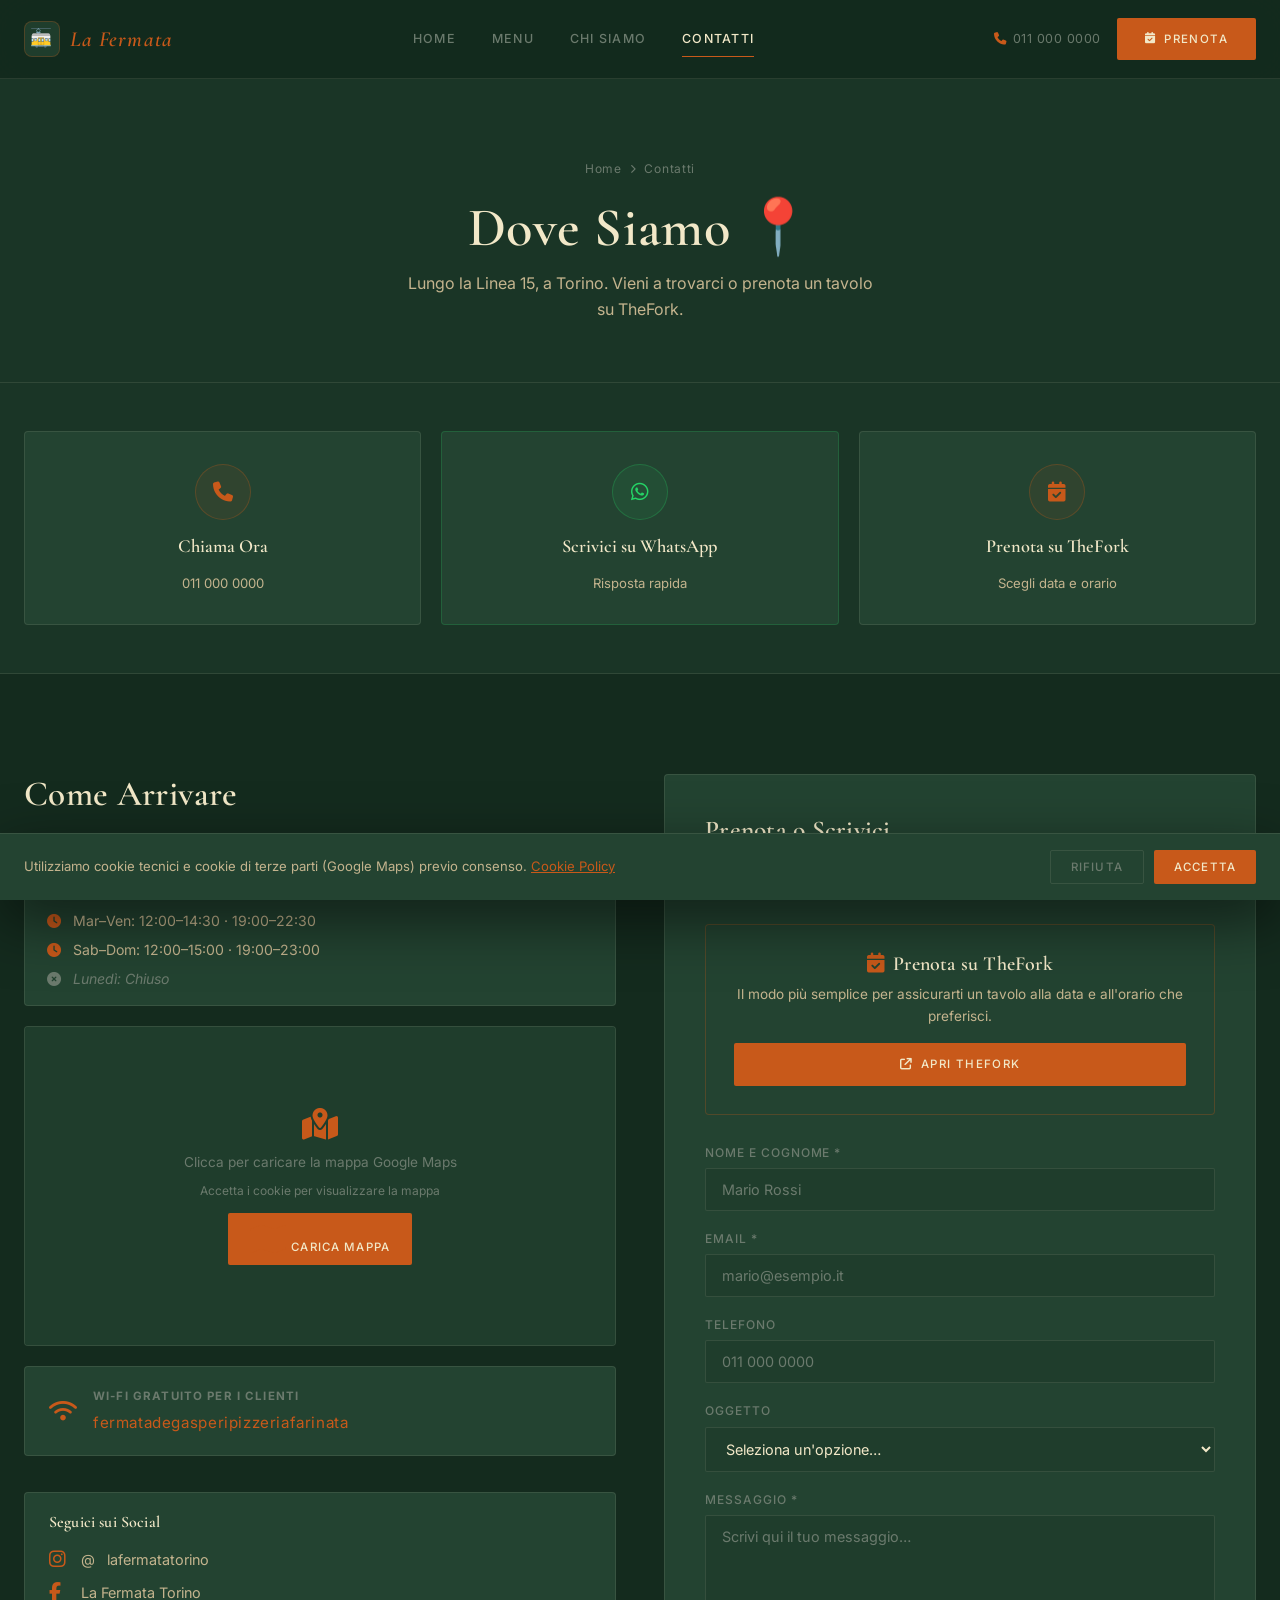
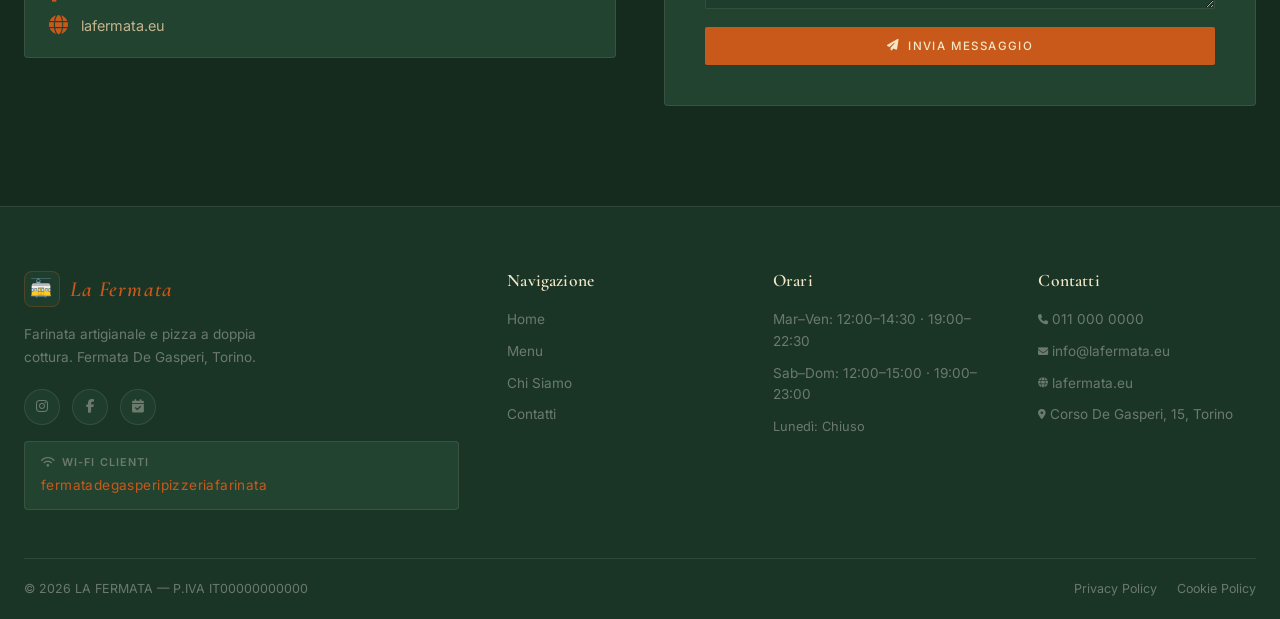
==== commit c79e3595: "Complete refactor: LA FERMATA website with full menu (Parts 1+2), Forest Green+Cream palette, all pa" ====
--- a/contatti.html
+++ b/contatti.html
@@ -3,138 +3,188 @@
 <head>
     <meta charset="UTF-8">
     <meta name="viewport" content="width=device-width, initial-scale=1.0, viewport-fit=cover">
-    <title>Contatti — Romana Mia, Pizza al Taglio Gourmet Torino</title>
-    <meta name="description" content="Contatta Romana Mia: Via Marco Polo, 12/C, Torino. Telefono, WhatsApp, email e mappa. Aperto Lun–Sab 11:30–15:00.">
-    <meta property="og:type" content="website">
-    <meta property="og:title" content="Contatti — Romana Mia">
-    <meta property="og:description" content="Vieni a trovarci o contattaci. Via Marco Polo, 12/C, Torino.">
-    <meta name="theme-color" content="#0A0A0A">
-    <meta name="apple-mobile-web-app-capable" content="yes">
-    <meta name="apple-mobile-web-app-status-bar-style" content="black-translucent">
-    <meta name="mobile-web-app-capable" content="yes">
+    <title>Contatti — LA FERMATA · Torino</title>
+    <meta name="description" content="Contatta LA FERMATA: telefono, email, indirizzo (Corso De Gasperi, Torino), Wi-Fi, orari di apertura. Prenota un tavolo su TheFork o chiamaci.">
+    <meta name="theme-color" content="#142B1E">
     <link rel="icon" type="image/svg+xml" href="favicon.svg">
     <link rel="stylesheet" href="https://cdnjs.cloudflare.com/ajax/libs/font-awesome/6.4.0/css/all.min.css">
     <link rel="stylesheet" href="style.css">
 </head>
 <body>
 
-<!-- ===== HEADER ===== -->
 <header id="main-header">
     <div class="container nav-wrapper">
-        <a href="index.html" class="logo">
-            <div class="logo-icon">🍕</div>
-            <span><em>Romana</em> Mia</span>
-        </a>
+        <a href="index.html" class="logo"><div class="logo-icon">🚋</div><span><em>La Fermata</em></span></a>
         <nav class="desktop-menu">
             <a href="index.html">Home</a>
             <a href="menu.html">Menu</a>
-            <a href="metodo.html">Il Metodo</a>
+            <a href="storia.html">Chi Siamo</a>
             <a href="contatti.html" class="active">Contatti</a>
         </nav>
         <div class="header-right">
             <a data-config-href="tel:{telefonoHref}" href="#" class="phone-cta">
                 <i class="fa-solid fa-phone"></i>
-                <span data-config="telefono">333 323 0516</span>
-            </a>
-            <a data-config-href="https://wa.me/{whatsapp}?text={whatsappMessaggioEncoded}" href="#" class="btn-whatsapp" target="_blank" rel="noopener">
-                <i class="fa-brands fa-whatsapp"></i> Ordina
-            </a>
-        </div>
-        <button class="hamburger" id="hamburger" aria-label="Menu">
-            <span></span><span></span><span></span>
-        </button>
+                <span data-config="telefono">011 000 0000</span>
+            </a>
+            <a data-config-href="{theforkUrl}" href="#" class="btn-red" target="_blank" rel="noopener">
+                <i class="fa-solid fa-calendar-check"></i> Prenota
+            </a>
+        </div>
+        <button class="hamburger" id="hamburger" aria-label="Apri menu"><span></span><span></span><span></span></button>
     </div>
     <nav class="mobile-menu" id="mobile-menu">
         <a href="index.html"><i class="fa-solid fa-house"></i> Home</a>
-        <a href="menu.html"><i class="fa-solid fa-pizza-slice"></i> Menu</a>
-        <a href="metodo.html"><i class="fa-solid fa-star"></i> Il Metodo</a>
+        <a href="menu.html"><i class="fa-solid fa-utensils"></i> Menu</a>
+        <a href="storia.html"><i class="fa-solid fa-book-open"></i> Chi Siamo</a>
         <a href="contatti.html" class="active"><i class="fa-solid fa-location-dot"></i> Contatti</a>
         <div class="mobile-cta">
             <a data-config-href="tel:{telefonoHref}" href="#" class="btn-outline"><i class="fa-solid fa-phone"></i> Chiama</a>
-            <a data-config-href="https://wa.me/{whatsapp}?text={whatsappMessaggioEncoded}" href="#" class="btn-whatsapp" target="_blank" rel="noopener"><i class="fa-brands fa-whatsapp"></i> Ordina su WhatsApp</a>
+            <a data-config-href="{theforkUrl}" href="#" class="btn-red" target="_blank" rel="noopener"><i class="fa-solid fa-calendar-check"></i> Prenota un Tavolo</a>
         </div>
     </nav>
 </header>
 
-<!-- ===== PAGE HERO ===== -->
-<section class="page-hero">
+<!-- Page Hero -->
+<div class="page-hero">
     <div class="container">
         <div class="breadcrumb">
             <a href="index.html">Home</a>
-            <span>/</span>
+            <i class="fa-solid fa-chevron-right fa-xs"></i>
             <span>Contatti</span>
         </div>
-        <span class="hero-eyebrow">Vieni a Trovarci</span>
-        <h1>Contatti 📍</h1>
-        <p>Siamo nel cuore di Torino. Chiamaci, scrivici su WhatsApp o vieni direttamente al bancone!</p>
-    </div>
-</section>
-
-<!-- ===== QUICK ACTIONS ===== -->
+        <h1>Dove Siamo 📍</h1>
+        <p>Lungo la Linea 15, a Torino. Vieni a trovarci o prenota un tavolo su TheFork.</p>
+    </div>
+</div>
+
+<!-- Quick Actions -->
 <section class="contact-actions-section">
     <div class="container">
         <div class="contact-actions-grid">
-            <a data-config-href="tel:{telefonoHref}" href="#" class="contact-action-card animate-on-scroll">
+            <a data-config-href="tel:{telefonoHref}" href="#" class="contact-action-card">
                 <div class="contact-action-icon"><i class="fa-solid fa-phone"></i></div>
-                <strong>Chiamaci</strong>
-                <span data-config="telefono">333 323 0516</span>
-            </a>
-            <a data-config-href="https://wa.me/{whatsapp}?text={whatsappMessaggioEncoded}" href="#" class="contact-action-card contact-action-whatsapp animate-on-scroll" target="_blank" rel="noopener">
+                <strong>Chiama Ora</strong>
+                <span data-config="telefono">011 000 0000</span>
+            </a>
+            <a data-config-href="https://wa.me/{whatsapp}?text={whatsappMessaggioEncoded}" href="#"
+               class="contact-action-card contact-action-whatsapp" target="_blank" rel="noopener">
                 <div class="contact-action-icon"><i class="fa-brands fa-whatsapp"></i></div>
-                <strong>WhatsApp</strong>
-                <span>Ordina o chiedi info</span>
-            </a>
-            <a href="https://www.google.com/maps/dir/?api=1&destination=Via+Marco+Polo,+12C,+10129+Torino+TO" class="contact-action-card animate-on-scroll" target="_blank" rel="noopener">
-                <div class="contact-action-icon"><i class="fa-solid fa-route"></i></div>
-                <strong>Come Arrivare</strong>
-                <span>Indicazioni stradali</span>
+                <strong>Scrivici su WhatsApp</strong>
+                <span>Risposta rapida</span>
+            </a>
+            <a data-config-href="{theforkUrl}" href="#" class="contact-action-card" target="_blank" rel="noopener">
+                <div class="contact-action-icon"><i class="fa-solid fa-calendar-check"></i></div>
+                <strong>Prenota su TheFork</strong>
+                <span>Scegli data e orario</span>
             </a>
         </div>
     </div>
 </section>
 
-<!-- ===== CONTACT SECTION ===== -->
-<section class="contact-section" id="preventivo">
+<!-- Map + Info -->
+<section class="contact-section">
     <div class="container">
         <div class="contact-grid">
-            <!-- Mappa e info compatte -->
-            <div class="contact-map-col animate-on-scroll">
-                <h2>Dove Siamo 📍</h2>
+            <!-- Colonna mappa e info -->
+            <div class="contact-map-col">
+                <h2>Come Arrivare</h2>
+                <div class="contact-address-bar">
+                    <p><i class="fa-solid fa-location-dot"></i> <strong data-config="indirizzo">Corso De Gasperi, 15</strong>, <span data-config="cap">10129</span> <span data-config="citta">Torino</span> (<span data-config="provincia">TO</span>)</p>
+                    <p><i class="fa-solid fa-train-subway"></i> Fermata Tram: <strong>Linea 15 — De Gasperi</strong></p>
+                    <p><i class="fa-solid fa-clock"></i> <span data-config="orariSettimana">Mar–Ven: 12:00–14:30 · 19:00–22:30</span></p>
+                    <p><i class="fa-solid fa-clock"></i> <span data-config="orariSabato">Sab–Dom: 12:00–15:00 · 19:00–23:00</span></p>
+                    <p style="color:var(--text-muted); font-style:italic;"><i class="fa-solid fa-circle-xmark" style="color:var(--text-muted)"></i> Lunedì: Chiuso</p>
+                </div>
                 <div class="contact-map-wrapper">
                     <div class="map-container">
                         <div id="map-placeholder">
                             <i class="fa-solid fa-map-location-dot"></i>
-                            <p>Per visualizzare la mappa è necessario accettare i cookie di Google Maps.</p>
-                            <button class="btn-load-map" id="btn-load-map">Mostra la Mappa</button>
+                            <p>Clicca per caricare la mappa Google Maps</p>
+                            <p style="font-size:0.75rem; margin-top:-4px;">Accetta i cookie per visualizzare la mappa</p>
+                            <button class="btn-load-map" onclick="localStorage.setItem('cookieConsent','accepted'); window.loadConsentedMap();">
+                                <i class="fa-solid fa-map"></i> Carica Mappa
+                            </button>
                         </div>
-                        <iframe id="map-iframe" title="Romana Mia su Google Maps" allowfullscreen loading="lazy"
-                            referrerpolicy="no-referrer-when-downgrade"></iframe>
-                    </div>
-                </div>
-                <div class="contact-address-bar">
-                    <p><i class="fa-solid fa-location-dot"></i> <span data-config="indirizzo">Via Marco Polo, 12/C</span>, <span data-config="cap">10129</span> <span data-config="citta">Torino</span> (<span data-config="provincia">TO</span>)</p>
-                    <p><i class="fa-solid fa-clock"></i> <span data-config="orariSettimana">Lun–Sab: 11:30–15:00</span> · <span data-config="orariSabato">Domenica: Chiuso</span></p>
-                </div>
-            </div>
-
-            <!-- Form colonna destra -->
+                        <iframe id="map-iframe" title="Mappa LA FERMATA Torino" allowfullscreen loading="lazy"
+                                referrerpolicy="no-referrer-when-downgrade" style="display:none;"></iframe>
+                    </div>
+                </div>
+                <!-- Wi-Fi Card -->
+                <div class="wifi-card animate-on-scroll">
+                    <i class="fa-solid fa-wifi"></i>
+                    <div class="wifi-card-info">
+                        <strong>Wi-Fi Gratuito per i Clienti</strong>
+                        <span data-config="wifiPassword">fermatadegasperipizzeriafarinata</span>
+                    </div>
+                </div>
+                <!-- Social Links -->
+                <div style="background:var(--bg-card); border:1px solid var(--border-subtle); border-radius:4px; padding:20px 24px; margin-top:16px;" class="animate-on-scroll">
+                    <h4 style="font-size:1rem; color:var(--text-primary); margin-bottom:16px; font-family:'Cormorant Garamond',serif;">Seguici sui Social</h4>
+                    <div style="display:flex; flex-direction:column; gap:10px;">
+                        <a data-config-href="{instagram}" href="#" target="_blank" rel="noopener"
+                           style="display:flex; align-items:center; gap:12px; color:var(--text-secondary); font-size:0.9rem; transition:color 0.3s;">
+                            <i class="fa-brands fa-instagram" style="color:var(--accent); font-size:1.2rem; width:20px;"></i>
+                            @<span data-config="instagramHandle">lafermatatorino</span>
+                        </a>
+                        <a data-config-href="{facebook}" href="#" target="_blank" rel="noopener"
+                           style="display:flex; align-items:center; gap:12px; color:var(--text-secondary); font-size:0.9rem; transition:color 0.3s;">
+                            <i class="fa-brands fa-facebook-f" style="color:var(--accent); font-size:1.2rem; width:20px;"></i>
+                            <span data-config="facebookNome">La Fermata Torino</span>
+                        </a>
+                        <a data-config-href="{sitoWebUrl}" href="#" target="_blank" rel="noopener"
+                           style="display:flex; align-items:center; gap:12px; color:var(--text-secondary); font-size:0.9rem; transition:color 0.3s;">
+                            <i class="fa-solid fa-globe" style="color:var(--accent); font-size:1.2rem; width:20px;"></i>
+                            <span data-config="sitoWeb">lafermata.eu</span>
+                        </a>
+                    </div>
+                </div>
+            </div>
+
+            <!-- Colonna form / prenotazione -->
             <div class="contact-form-card animate-on-scroll">
-                <h3>Scrivici un Messaggio 📝</h3>
-                <p class="contact-form-subtitle">Per ordini veloci usa WhatsApp! Risponderemo entro 24 ore via email.</p>
-                <form method="POST" action="grazie.html" name="contatti" data-netlify="true" netlify-honeypot="bot-field">
+                <h3>Prenota o Scrivici</h3>
+                <p class="contact-form-subtitle">Compila il modulo per informazioni o prenotazioni. Risponderemo entro poche ore.</p>
+
+                <!-- TheFork Widget Placeholder -->
+                <div class="thefork-box" style="margin-bottom:28px; padding:28px;">
+                    <h3 style="font-size:1.25rem; margin-bottom:8px;"><i class="fa-solid fa-calendar-check" style="color:var(--accent); margin-right:8px;"></i>Prenota su TheFork</h3>
+                    <p style="font-size:0.85rem; margin-bottom:16px;">Il modo più semplice per assicurarti un tavolo alla data e all'orario che preferisci.</p>
+                    <a data-config-href="{theforkUrl}" href="#" class="btn-red" target="_blank" rel="noopener" style="width:100%; justify-content:center;">
+                        <i class="fa-solid fa-arrow-up-right-from-square"></i> Apri TheFork
+                    </a>
+                </div>
+
+                <form name="contatti" method="POST" action="grazie.html" data-netlify="true" novalidate>
                     <input type="hidden" name="form-name" value="contatti">
-                    <p class="honeypot-field"><label>Non compilare: <input name="bot-field"></label></p>
+                    <div class="honeypot-field">
+                        <label>Non compilare questo campo: <input name="bot-field"></label>
+                    </div>
                     <div class="form-group">
                         <label for="nome">Nome e Cognome *</label>
-                        <input type="text" id="nome" name="nome" placeholder="Mario Rossi" required>
+                        <input type="text" id="nome" name="nome" required placeholder="Mario Rossi" autocomplete="name">
                     </div>
                     <div class="form-group">
                         <label for="email">Email *</label>
-                        <input type="email" id="email" name="email" placeholder="mario@email.it" required>
+                        <input type="email" id="email" name="email" required placeholder="mario@esempio.it" autocomplete="email">
+                    </div>
+                    <div class="form-group">
+                        <label for="telefono-form">Telefono</label>
+                        <input type="tel" id="telefono-form" name="telefono" placeholder="011 000 0000" autocomplete="tel">
+                    </div>
+                    <div class="form-group">
+                        <label for="oggetto">Oggetto</label>
+                        <select id="oggetto" name="oggetto">
+                            <option value="">Seleziona un'opzione…</option>
+                            <option value="prenotazione">Prenotazione tavolo</option>
+                            <option value="info-menu">Informazioni sul menu</option>
+                            <option value="evento">Evento privato / gruppo</option>
+                            <option value="allergie">Allergie / intolleranze</option>
+                            <option value="altro">Altro</option>
+                        </select>
                     </div>
                     <div class="form-group">
                         <label for="messaggio">Messaggio *</label>
-                        <textarea id="messaggio" name="messaggio" placeholder="Ciao! Volevo chiedere..." required></textarea>
+                        <textarea id="messaggio" name="messaggio" rows="4" required placeholder="Scrivi qui il tuo messaggio…"></textarea>
                     </div>
                     <button type="submit" class="btn-red contact-submit-btn">
                         <i class="fa-solid fa-paper-plane"></i> Invia Messaggio
@@ -145,97 +195,76 @@
     </div>
 </section>
 
-<!-- ===== FOOTER ===== -->
+<!-- Footer -->
 <footer>
     <div class="container">
         <div class="footer-grid">
             <div class="footer-brand">
-                <a href="index.html" class="logo">
-                    <div class="logo-icon">🍕</div>
-                    <span><em>Romana</em> Mia</span>
-                </a>
-                <p>La vera pizza romana in teglia a Torino. Ingredienti DOP, impasto artigianale, scrocchiarella come da tradizione.</p>
+                <a href="index.html" class="logo"><div class="logo-icon">🚋</div><span><em>La Fermata</em></span></a>
+                <p>Farinata artigianale e pizza a doppia cottura. Fermata De Gasperi, Torino.</p>
                 <div class="footer-social">
-                    <a href="https://www.instagram.com/pizzeriaromanamia/" target="_blank" rel="noopener" aria-label="Instagram"><i class="fa-brands fa-instagram"></i></a>
-                    <a data-config-href="https://wa.me/{whatsapp}?text={whatsappMessaggioEncoded}" href="#" target="_blank" rel="noopener" aria-label="WhatsApp"><i class="fa-brands fa-whatsapp"></i></a>
-                    <a data-config-href="https://www.google.com/maps/search/?api=1&query={mappaQuery}" href="#" target="_blank" rel="noopener" aria-label="Google Maps"><i class="fa-brands fa-google"></i></a>
+                    <a data-config-href="{instagram}" href="#" target="_blank" rel="noopener" aria-label="Instagram"><i class="fa-brands fa-instagram"></i></a>
+                    <a data-config-href="{facebook}" href="#" target="_blank" rel="noopener" aria-label="Facebook"><i class="fa-brands fa-facebook-f"></i></a>
+                    <a data-config-href="{theforkUrl}" href="#" target="_blank" rel="noopener" aria-label="TheFork"><i class="fa-solid fa-calendar-check"></i></a>
+                </div>
+                <div class="footer-wifi">
+                    <div class="wifi-label"><i class="fa-solid fa-wifi"></i> Wi-Fi Clienti</div>
+                    <span class="wifi-pass" data-config="wifiPassword">fermatadegasperipizzeriafarinata</span>
                 </div>
             </div>
             <div class="footer-col">
                 <h4>Navigazione</h4>
-                <ul>
-                    <li><a href="index.html">Home</a></li>
-                    <li><a href="menu.html">Menu</a></li>
-                    <li><a href="metodo.html">Il Metodo</a></li>
-                    <li><a href="contatti.html">Contatti</a></li>
-                </ul>
+                <ul><li><a href="index.html">Home</a></li><li><a href="menu.html">Menu</a></li><li><a href="storia.html">Chi Siamo</a></li><li><a href="contatti.html">Contatti</a></li></ul>
             </div>
             <div class="footer-col">
                 <h4>Orari</h4>
                 <ul>
-                    <li><span data-config="orariSettimana">Lun–Sab: 11:30–15:00</span></li>
-                    <li><span data-config="orariSabato">Domenica: Chiuso</span></li>
+                    <li><span data-config="orariSettimana">Mar–Ven: 12:00–14:30 · 19:00–22:30</span></li>
+                    <li><span data-config="orariSabato">Sab–Dom: 12:00–15:00 · 19:00–23:00</span></li>
+                    <li><span style="color:var(--text-muted);font-size:0.8rem;">Lunedì: Chiuso</span></li>
                 </ul>
             </div>
             <div class="footer-col">
                 <h4>Contatti</h4>
                 <ul>
-                    <li><a data-config-href="tel:{telefonoHref}" href="#"><i class="fa-solid fa-phone fa-xs"></i> <span data-config="telefono">333 323 0516</span></a></li>
-                    <li><a href="mailto:info@romanamia.it"><i class="fa-solid fa-envelope fa-xs"></i> <span data-config="email">info@romanamia.it</span></a></li>
-                    <li><span><i class="fa-solid fa-location-dot fa-xs"></i> <span data-config="indirizzo">Via Marco Polo, 12/C</span>, <span data-config="citta">Torino</span></span></li>
+                    <li><a data-config-href="tel:{telefonoHref}" href="#"><i class="fa-solid fa-phone fa-xs"></i> <span data-config="telefono">011 000 0000</span></a></li>
+                    <li><a href="mailto:info@lafermata.eu"><i class="fa-solid fa-envelope fa-xs"></i> info@lafermata.eu</a></li>
+                    <li><a data-config-href="{sitoWebUrl}" href="#"><i class="fa-solid fa-globe fa-xs"></i> <span data-config="sitoWeb">lafermata.eu</span></a></li>
+                    <li><span><i class="fa-solid fa-location-dot fa-xs"></i> <span data-config="indirizzo">Corso De Gasperi, 15</span>, Torino</span></li>
                 </ul>
             </div>
         </div>
         <div class="footer-bottom">
-            <p>© <span data-anno></span> <span data-config="nomeAzienda">Romana Mia</span> — P.IVA <span data-config="pIva">IT10123456789</span></p>
-            <div class="footer-legal">
-                <a href="privacy.html">Privacy Policy</a>
-                <a href="cookie.html">Cookie Policy</a>
-            </div>
-            <p style="font-size:0.75rem; color:var(--text-muted); font-family:'Inter',sans-serif; margin-top:8px;">Design &amp; Sviluppo: <a href="https://www.linkedin.com/in/pierpaolo-careddu/" target="_blank" rel="noopener" style="color:var(--text-muted);">Pierpaolo Careddu</a></p>
+            <p>© <span data-anno></span> <span data-config="nomeAzienda">LA FERMATA</span> — P.IVA <span data-config="pIva">IT00000000000</span></p>
+            <div class="footer-legal"><a href="privacy.html">Privacy Policy</a><a href="cookie.html">Cookie Policy</a></div>
         </div>
     </div>
 </footer>
 
-<!-- ===== FLOATING WHATSAPP ===== -->
-<a id="whatsapp-float" data-config-href="https://wa.me/{whatsapp}?text={whatsappMessaggioEncoded}" href="#" target="_blank" rel="noopener" aria-label="Ordina su WhatsApp">
-    <i class="fa-brands fa-whatsapp"></i>
-</a>
-
-<!-- ===== BACK TO TOP ===== -->
+<div class="sticky-prenota">
+    <a data-config-href="{theforkUrl}" href="#" target="_blank" rel="noopener">
+        <i class="fa-solid fa-calendar-check"></i> Prenota un Tavolo
+    </a>
+</div>
+
+<nav class="bottom-nav">
+    <a href="index.html" class="bottom-nav-item"><i class="fa-solid fa-house"></i><span>Home</span></a>
+    <a href="menu.html" class="bottom-nav-item"><i class="fa-solid fa-utensils"></i><span>Menu</span></a>
+    <a href="storia.html" class="bottom-nav-item"><i class="fa-solid fa-book-open"></i><span>Chi Siamo</span></a>
+    <a href="contatti.html" class="bottom-nav-item active"><i class="fa-solid fa-location-dot"></i><span>Contatti</span></a>
+</nav>
+
+<div id="cookie-banner" style="display:none;">
+    <p>Utilizziamo cookie tecnici e cookie di terze parti (Google Maps) previo consenso. <a href="cookie.html">Cookie Policy</a></p>
+    <div class="cookie-buttons">
+        <button class="btn-cookie-reject" id="cookie-reject">Rifiuta</button>
+        <button class="btn-cookie-accept" id="cookie-accept">Accetta</button>
+    </div>
+</div>
+
 <button id="back-to-top" onclick="window.scrollTo({top:0,behavior:'smooth'})" aria-label="Torna su">
     <i class="fa-solid fa-chevron-up"></i>
 </button>
-
-<!-- ===== MOBILE BOTTOM NAV ===== -->
-<nav class="bottom-nav" aria-label="Navigazione principale">
-    <a href="index.html" class="bottom-nav-item">
-        <i class="fa-solid fa-house"></i>
-        <span>Home</span>
-    </a>
-    <a href="menu.html" class="bottom-nav-item">
-        <i class="fa-solid fa-pizza-slice"></i>
-        <span>Menu</span>
-    </a>
-    <a href="metodo.html" class="bottom-nav-item">
-        <i class="fa-solid fa-star"></i>
-        <span>Il Metodo</span>
-    </a>
-    <a href="contatti.html" class="bottom-nav-item active">
-        <i class="fa-solid fa-location-dot"></i>
-        <span>Contatti</span>
-    </a>
-</nav>
-
-<!-- ===== COOKIE BANNER ===== -->
-<div id="cookie-banner" style="display:none;">
-    <p>Utilizziamo cookie tecnici e, previo consenso, cookie di terze parti (Google Maps). 
-       <a href="cookie.html">Cookie Policy</a> · <a href="privacy.html">Privacy Policy</a></p>
-    <div class="cookie-buttons">
-        <button class="btn-cookie-reject" id="cookie-reject">Rifiuta</button>
-        <button class="btn-cookie-accept" id="cookie-accept">Accetta</button>
-    </div>
-</div>
 
 <script src="config.js"></script>
 <script>
@@ -246,60 +275,30 @@
         var btt = document.getElementById('back-to-top');
         if (btt) btt.classList.toggle('visible', window.scrollY > 300);
     }, { passive: true });
-
     var btn = document.getElementById('hamburger');
     var menu = document.getElementById('mobile-menu');
     if (btn && menu) {
         btn.addEventListener('click', function () { btn.classList.toggle('open'); menu.classList.toggle('open'); });
+        menu.querySelectorAll('a').forEach(function(a) { a.addEventListener('click', function() { btn.classList.remove('open'); menu.classList.remove('open'); }); });
     }
-
     if ('IntersectionObserver' in window) {
-        var animObserver = new IntersectionObserver(function(entries) {
-            entries.forEach(function(entry) {
-                if (entry.isIntersecting) {
-                    entry.target.classList.add('visible');
-                    animObserver.unobserve(entry.target);
-                }
-            });
-        }, { threshold: 0.12, rootMargin: '0px 0px -32px 0px' });
-        document.querySelectorAll('.animate-on-scroll').forEach(function(el) {
-            animObserver.observe(el);
-        });
-    } else {
-        function checkVisible() {
-            document.querySelectorAll('.animate-on-scroll:not(.visible)').forEach(function (el) {
-                if (el.getBoundingClientRect().top < window.innerHeight - 40) el.classList.add('visible');
-            });
-        }
-        window.addEventListener('scroll', checkVisible, { passive: true });
-        window.addEventListener('load', checkVisible);
-        setTimeout(checkVisible, 200);
+        var obs = new IntersectionObserver(function(entries) {
+            entries.forEach(function(e) { if (e.isIntersecting) { e.target.classList.add('visible'); obs.unobserve(e.target); } });
+        }, { threshold: 0.10 });
+        document.querySelectorAll('.animate-on-scroll').forEach(function(el) { obs.observe(el); });
     }
-
-    // Cookie banner
+    // Fallback: make ALL elements visible after 1s (handles full-page screenshots, slow JS, etc.)
+    setTimeout(function () {
+        document.querySelectorAll('.animate-on-scroll:not(.visible)').forEach(function(el) { el.classList.add('visible'); });
+    }, 800);
     var consent = localStorage.getItem('cookieConsent');
     var banner = document.getElementById('cookie-banner');
     if (!consent && banner) setTimeout(function () { banner.style.display = 'flex'; }, 1500);
-    var acceptBtn = document.getElementById('cookie-accept');
-    var rejectBtn = document.getElementById('cookie-reject');
-    if (acceptBtn) acceptBtn.addEventListener('click', function () {
-        localStorage.setItem('cookieConsent', 'accepted');
-        banner.style.display = 'none';
-        if (typeof window.loadConsentedMap === 'function') window.loadConsentedMap();
-    });
-    if (rejectBtn) rejectBtn.addEventListener('click', function () {
-        localStorage.setItem('cookieConsent', 'rejected');
-        banner.style.display = 'none';
-    });
-
-    // Pulsante carica mappa manualmente
-    var btnMap = document.getElementById('btn-load-map');
-    if (btnMap) btnMap.addEventListener('click', function () {
-        localStorage.setItem('cookieConsent', 'accepted');
-        if (typeof window.loadConsentedMap === 'function') window.loadConsentedMap();
-        banner.style.display = 'none';
-    });
+    var a = document.getElementById('cookie-accept');
+    var r = document.getElementById('cookie-reject');
+    if (a) a.addEventListener('click', function () { localStorage.setItem('cookieConsent','accepted'); banner.style.display='none'; if(typeof window.loadConsentedMap==='function') window.loadConsentedMap(); });
+    if (r) r.addEventListener('click', function () { localStorage.setItem('cookieConsent','rejected'); banner.style.display='none'; });
 })();
 </script>
 </body>
-</html>
+</html>
--- a/style.css
+++ b/style.css
@@ -1,42 +1,63 @@
 /* ============================================================
-   ROMANA MIA — Pizza al Taglio Gourmet
-   Dark Elegance | Cormorant Garamond + Inter | Gold Accent
+   LA FERMATA — Farinata e Pizza Restaurant · Torino
+   Palette Tram: Verde Foresta + Crema Pergamena
+   Tipografia: Cormorant Garamond + Inter
    ============================================================ */
 
-/* --- 1. GOOGLE FONTS IMPORT --- */
+/* --- 1. GOOGLE FONTS --- */
 @import url('https://fonts.googleapis.com/css2?family=Cormorant+Garamond:ital,wght@0,400;0,500;0,600;0,700;1,400;1,500;1,600&family=Inter:wght@300;400;500&display=swap');
 
-/* --- 2. VARIABLES & RESET --- */
+/* --- 2. VARIABILI DI COLORE (Tram Torinese) --- */
 :root {
-    --bg-primary:    #0A0A0A;
-    --bg-secondary:  #111111;
-    --bg-surface:    #181818;
-    --bg-card:       #1C1C1C;
-    --accent:        #C5A059;
-    --accent-hover:  #d4b46b;
-    --text-primary:  #F8F8F2;
-    --text-secondary:#A8A090;
-    --text-muted:    #58534E;
-    --border:        rgba(197, 160, 89, 0.18);
-    --border-subtle: rgba(255, 255, 255, 0.07);
-    --shadow-sm:     0 2px 12px rgba(0,0,0,0.4);
-    --shadow-md:     0 8px 32px rgba(0,0,0,0.5);
-    --shadow-lg:     0 20px 60px rgba(0,0,0,0.6);
-    --shadow-glow:   0 0 48px rgba(197,160,89,0.06);
+    /* Sfondi scuri — Verde Foresta (carrozzeria vecchi tram GTT) */
+    --bg-primary:    #142B1E;   /* Verde Foresta profondo */
+    --bg-secondary:  #1A3526;   /* Verde Foresta medio */
+    --bg-surface:    #1F3D2C;   /* Verde Foresta superficie */
+    --bg-card:       #234331;   /* Verde Foresta card */
+
+    /* Sfondo chiaro — Crema/Pergamena */
+    --bg-light:      #F2E8C8;   /* Crema principale */
+    --bg-light-card: #EBE0B4;   /* Crema più scura per card */
+    --bg-light-surf: #F7F0D8;   /* Crema chiara per hover */
+
+    /* Testo su sfondo scuro */
+    --text-primary:  #F2E8C8;   /* Giallo crema */
+    --text-secondary:#C4B48E;   /* Crema attenuata */
+    --text-muted:    #6B7A6D;   /* Verde-grigio attenuato */
+
+    /* Testo su sfondo chiaro */
+    --text-dark:     #1C2E20;   /* Verde scuro / quasi nero */
+    --text-dark-sec: #3D5C3E;   /* Verde scuro secondario */
+    --text-dark-mut: #7A8C6A;   /* Verde attenuato */
+
+    /* Accento: Ambra Tram (arancio caldo) */
+    --accent:        #C8591A;   /* Arancio mattone tram */
+    --accent-hover:  #D96B28;
+    --accent-light:  rgba(200, 89, 26, 0.12);
+
+    /* Bordi */
+    --border:        rgba(200, 89, 26, 0.28);
+    --border-subtle: rgba(242, 232, 200, 0.10);
+    --border-light:  rgba(28, 46, 32, 0.14);
+
+    /* Ombre */
+    --shadow-sm:     0 2px 12px rgba(0,0,0,0.35);
+    --shadow-md:     0 8px 32px rgba(0,0,0,0.45);
+    --shadow-lg:     0 20px 60px rgba(0,0,0,0.55);
+    --shadow-glow:   0 0 48px rgba(200,89,26,0.10);
+
     /* Legacy aliases */
     --primary-red:   var(--accent);
-    --primary-dark:  #0A0A0A;
+    --primary-dark:  var(--bg-primary);
     --text-main:     var(--text-primary);
     --text-light:    var(--text-secondary);
-    --white:         #F8F8F2;
+    --white:         #F2E8C8;
     --border-old:    var(--border);
     --accent-legacy: var(--accent);
 }
 
 *, *::before, *::after { margin: 0; padding: 0; box-sizing: border-box; }
-
 html { scroll-behavior: smooth; overflow-x: hidden; }
-
 body {
     font-family: 'Inter', sans-serif;
     font-weight: 400;
@@ -45,21 +66,19 @@
     background-color: var(--bg-primary);
     overflow-x: hidden;
 }
-
 h1, h2, h3, h4, h5 {
     font-family: 'Cormorant Garamond', serif;
     line-height: 1.15;
     font-weight: 600;
     letter-spacing: 0.01em;
 }
-
 a { text-decoration: none; transition: all 0.6s cubic-bezier(0.16,1,0.3,1); color: inherit; }
 ul { list-style: none; }
 img { width: 100%; display: block; object-fit: cover; }
 
 /* --- 3. HEADER --- */
 header {
-    background: rgba(8, 8, 8, 0.82);
+    background: rgba(20, 43, 30, 0.88);
     backdrop-filter: blur(28px) saturate(160%);
     -webkit-backdrop-filter: blur(28px) saturate(160%);
     border-bottom: 1px solid var(--border-subtle);
@@ -69,1855 +88,866 @@
     z-index: 2000;
     transition: padding 0.5s cubic-bezier(0.16,1,0.3,1), box-shadow 0.5s ease;
 }
-
 header.scrolled {
     padding: 12px 0;
-    background: rgba(8, 8, 8, 0.96);
-    box-shadow: 0 4px 40px rgba(0,0,0,0.6);
-}
-
-.container {
-    max-width: 1280px;
-    margin: 0 auto;
-    padding: 0 24px;
-}
-
-.nav-wrapper {
-    display: flex;
-    justify-content: space-between;
-    align-items: center;
-    gap: 16px;
-}
+    background: rgba(18, 38, 26, 0.97);
+    box-shadow: 0 4px 40px rgba(0,0,0,0.55);
+}
+.container { max-width: 1280px; margin: 0 auto; padding: 0 24px; }
+.nav-wrapper { display: flex; justify-content: space-between; align-items: center; gap: 16px; }
 
 /* Logo */
 .logo {
-    display: flex;
-    align-items: center;
-    gap: 10px;
+    display: flex; align-items: center; gap: 10px;
     font-family: 'Cormorant Garamond', serif;
-    font-weight: 600;
-    font-size: 1.35rem;
-    letter-spacing: 0.05em;
-    color: var(--text-primary);
-    white-space: nowrap;
-    flex-shrink: 0;
-}
-
+    font-weight: 600; font-size: 1.35rem; letter-spacing: 0.05em;
+    color: var(--text-primary); white-space: nowrap; flex-shrink: 0;
+}
 .logo-icon {
     width: 36px; height: 36px;
     background: var(--bg-surface);
     border: 1px solid var(--border);
     border-radius: 8px;
     display: flex; align-items: center; justify-content: center;
-    font-size: 1.1rem;
-    flex-shrink: 0;
+    font-size: 1.1rem; flex-shrink: 0;
     transition: transform 0.6s cubic-bezier(0.16,1,0.3,1), border-color 0.4s ease;
 }
-
-.logo:hover .logo-icon {
-    transform: rotate(-4deg);
-    border-color: var(--accent);
-}
-
+.logo:hover .logo-icon { transform: rotate(-4deg); border-color: var(--accent); }
 .logo span { color: var(--text-primary); }
 .logo span em { color: var(--accent); font-style: italic; }
 
 /* Desktop nav */
-.desktop-menu {
-    display: flex;
-    align-items: center;
-    gap: 36px;
-}
-
+.desktop-menu { display: flex; align-items: center; gap: 36px; }
 .desktop-menu a {
     color: var(--text-muted);
-    font-size: 0.78rem;
-    font-weight: 500;
-    letter-spacing: 0.1em;
-    text-transform: uppercase;
-    padding: 6px 0;
-    position: relative;
+    font-size: 0.78rem; font-weight: 500;
+    letter-spacing: 0.1em; text-transform: uppercase;
+    padding: 6px 0; position: relative;
     transition: color 0.4s ease;
 }
-
 .desktop-menu a::after {
-    content: '';
-    position: absolute;
+    content: ''; position: absolute;
     bottom: -2px; left: 0;
     width: 0; height: 1px;
     background: var(--accent);
     transition: width 0.6s cubic-bezier(0.16,1,0.3,1);
 }
-
-.desktop-menu a:hover,
-.desktop-menu a.active { color: var(--text-primary); }
-
-.desktop-menu a:hover::after,
-.desktop-menu a.active::after { width: 100%; }
+.desktop-menu a:hover, .desktop-menu a.active { color: var(--text-primary); }
+.desktop-menu a:hover::after, .desktop-menu a.active::after { width: 100%; }
 
 /* Header right */
-.header-right {
-    display: flex;
-    align-items: center;
-    gap: 16px;
-    flex-shrink: 0;
-}
-
+.header-right { display: flex; align-items: center; gap: 16px; flex-shrink: 0; }
 .phone-cta {
-    color: var(--text-muted);
-    font-size: 0.78rem;
-    font-weight: 400;
-    letter-spacing: 0.04em;
-    display: flex; align-items: center; gap: 6px;
-}
-
+    color: var(--text-muted); font-size: 0.78rem; font-weight: 400;
+    letter-spacing: 0.04em; display: flex; align-items: center; gap: 6px;
+}
 .phone-cta:hover { color: var(--text-primary); }
 .phone-cta i { color: var(--accent); }
 
-/* --- 4. BUTTONS --- */
-.btn-red {
-    background: var(--accent);
-    color: #0A0A0A;
-    border: none;
-    padding: 12px 28px;
-    border-radius: 2px;
-    font-family: 'Inter', sans-serif;
-    font-size: 0.72rem;
-    font-weight: 500;
-    letter-spacing: 0.12em;
-    text-transform: uppercase;
-    cursor: pointer;
+/* --- 4. PULSANTI --- */
+.btn-red, .btn-prenotazione {
+    background: var(--accent); color: #F2E8C8;
+    border: none; padding: 12px 28px; border-radius: 2px;
+    font-family: 'Inter', sans-serif; font-size: 0.72rem; font-weight: 500;
+    letter-spacing: 0.12em; text-transform: uppercase; cursor: pointer;
     display: inline-flex; align-items: center; gap: 8px;
-    transition: all 0.6s cubic-bezier(0.16,1,0.3,1);
-    white-space: nowrap;
-}
-
-.btn-red:hover {
-    background: var(--accent-hover);
-    transform: translateY(-2px);
-    box-shadow: 0 8px 28px rgba(197,160,89,0.25);
-    color: #0A0A0A;
-}
-
-.btn-yellow {
-    background: var(--accent);
-    color: #0A0A0A;
-    border: none;
-    padding: 12px 28px;
-    border-radius: 2px;
-    font-family: 'Inter', sans-serif;
-    font-size: 0.72rem;
-    font-weight: 500;
-    letter-spacing: 0.12em;
-    text-transform: uppercase;
-    cursor: pointer;
+    transition: all 0.6s cubic-bezier(0.16,1,0.3,1); white-space: nowrap;
+}
+.btn-red:hover, .btn-prenotazione:hover {
+    background: var(--accent-hover); transform: translateY(-2px);
+    box-shadow: 0 8px 28px rgba(200,89,26,0.30); color: #F2E8C8;
+}
+.btn-yellow { background: var(--accent); color: #F2E8C8; border: none; padding: 12px 28px;
+    border-radius: 2px; font-family: 'Inter', sans-serif; font-size: 0.72rem; font-weight: 500;
+    letter-spacing: 0.12em; text-transform: uppercase; cursor: pointer;
     display: inline-flex; align-items: center; gap: 8px;
-    transition: all 0.6s cubic-bezier(0.16,1,0.3,1);
-    white-space: nowrap;
-}
-
-.btn-yellow:hover {
-    background: var(--accent-hover);
-    transform: translateY(-2px);
-    color: #0A0A0A;
-}
-
+    transition: all 0.6s cubic-bezier(0.16,1,0.3,1); white-space: nowrap;
+}
+.btn-yellow:hover { background: var(--accent-hover); transform: translateY(-2px); color: #F2E8C8; }
 .btn-outline {
-    background: transparent;
-    color: var(--text-secondary);
-    border: 1px solid var(--border-subtle);
-    padding: 12px 28px;
-    border-radius: 2px;
-    font-family: 'Inter', sans-serif;
-    font-size: 0.72rem;
-    font-weight: 500;
-    letter-spacing: 0.12em;
-    text-transform: uppercase;
-    cursor: pointer;
+    background: transparent; color: var(--text-secondary);
+    border: 1px solid var(--border-subtle); padding: 12px 28px; border-radius: 2px;
+    font-family: 'Inter', sans-serif; font-size: 0.72rem; font-weight: 500;
+    letter-spacing: 0.12em; text-transform: uppercase; cursor: pointer;
     display: inline-flex; align-items: center; gap: 8px;
-    transition: all 0.6s cubic-bezier(0.16,1,0.3,1);
-    white-space: nowrap;
-}
-
-.btn-outline:hover {
-    border-color: var(--accent);
-    color: var(--accent);
-    transform: translateY(-2px);
-}
-
+    transition: all 0.6s cubic-bezier(0.16,1,0.3,1); white-space: nowrap;
+}
+.btn-outline:hover { border-color: var(--accent); color: var(--accent); transform: translateY(-2px); }
 .btn-whatsapp {
-    background: #1a9e4f;
-    color: #fff;
-    border: none;
-    padding: 12px 28px;
-    border-radius: 2px;
-    font-family: 'Inter', sans-serif;
-    font-size: 0.72rem;
-    font-weight: 500;
-    letter-spacing: 0.12em;
-    text-transform: uppercase;
-    cursor: pointer;
+    background: #1a9e4f; color: #fff; border: none; padding: 12px 28px; border-radius: 2px;
+    font-family: 'Inter', sans-serif; font-size: 0.72rem; font-weight: 500;
+    letter-spacing: 0.12em; text-transform: uppercase; cursor: pointer;
     display: inline-flex; align-items: center; gap: 8px;
-    transition: all 0.6s cubic-bezier(0.16,1,0.3,1);
-    white-space: nowrap;
-}
-
+    transition: all 0.6s cubic-bezier(0.16,1,0.3,1); white-space: nowrap;
+}
 .btn-whatsapp:hover {
-    background: #158f44;
-    transform: translateY(-2px);
-    box-shadow: 0 8px 28px rgba(26,158,79,0.30);
-    color: #fff;
-}
-
+    background: #158f44; transform: translateY(-2px);
+    box-shadow: 0 8px 28px rgba(26,158,79,0.30); color: #fff;
+}
 .btn-google-reviews {
-    background: transparent;
-    color: var(--text-secondary);
-    border: 1px solid var(--border-subtle);
-    padding: 14px 32px;
-    border-radius: 2px;
-    font-family: 'Inter', sans-serif;
-    font-size: 0.78rem;
-    font-weight: 500;
-    letter-spacing: 0.1em;
-    text-transform: uppercase;
-    cursor: pointer;
+    background: transparent; color: var(--text-secondary);
+    border: 1px solid var(--border-subtle); padding: 14px 32px; border-radius: 2px;
+    font-family: 'Inter', sans-serif; font-size: 0.78rem; font-weight: 500;
+    letter-spacing: 0.1em; text-transform: uppercase; cursor: pointer;
     display: inline-flex; align-items: center; gap: 10px;
     transition: all 0.6s cubic-bezier(0.16,1,0.3,1);
 }
-
-.btn-google-reviews:hover {
-    border-color: var(--accent);
-    color: var(--accent);
-    transform: translateY(-2px);
-}
+.btn-google-reviews:hover { border-color: var(--accent); color: var(--accent); transform: translateY(-2px); }
 
 /* --- 5. HAMBURGER --- */
 .hamburger {
-    display: none;
-    flex-direction: column;
-    justify-content: center;
-    align-items: center;
-    gap: 5px;
-    background: none;
-    border: none;
-    cursor: pointer;
-    padding: 6px;
-    width: 36px; height: 36px;
-    flex-shrink: 0;
-}
-
+    display: none; flex-direction: column; justify-content: center; align-items: center;
+    gap: 5px; background: none; border: none; cursor: pointer; padding: 6px;
+    width: 36px; height: 36px; flex-shrink: 0;
+}
 .hamburger span {
-    display: block;
-    width: 22px; height: 1.5px;
+    display: block; width: 22px; height: 1.5px;
     background: var(--text-secondary);
-    transition: all 0.4s cubic-bezier(0.16,1,0.3,1);
-    transform-origin: center;
-}
-
+    transition: all 0.4s cubic-bezier(0.16,1,0.3,1); transform-origin: center;
+}
 .hamburger.open span:nth-child(1) { transform: translateY(6.5px) rotate(45deg); }
 .hamburger.open span:nth-child(2) { opacity: 0; transform: scaleX(0); }
 .hamburger.open span:nth-child(3) { transform: translateY(-6.5px) rotate(-45deg); }
 
 /* --- 6. MOBILE MENU --- */
 .mobile-menu {
-    display: none;
-    flex-direction: column;
-    gap: 0;
-    background: rgba(10,10,10,0.98);
+    display: none; flex-direction: column; gap: 0;
+    background: rgba(18, 38, 26, 0.99);
     border-top: 1px solid var(--border-subtle);
-    overflow: hidden;
-    max-height: 0;
-    transition: max-height 0.5s cubic-bezier(0.16,1,0.3,1), opacity 0.4s ease;
-    opacity: 0;
-}
-
-.mobile-menu.open {
-    max-height: 480px;
-    opacity: 1;
-}
-
+    overflow: hidden; max-height: 0;
+    transition: max-height 0.5s cubic-bezier(0.16,1,0.3,1), opacity 0.4s ease; opacity: 0;
+}
+.mobile-menu.open { max-height: 560px; opacity: 1; }
 .mobile-menu a {
-    padding: 14px 24px;
-    color: var(--text-secondary);
-    font-size: 0.82rem;
-    font-weight: 400;
-    letter-spacing: 0.06em;
-    text-transform: uppercase;
+    padding: 14px 24px; color: var(--text-secondary);
+    font-size: 0.82rem; font-weight: 400; letter-spacing: 0.06em; text-transform: uppercase;
     border-bottom: 1px solid var(--border-subtle);
     display: flex; align-items: center; gap: 12px;
     transition: color 0.3s ease, background 0.3s ease;
 }
-
-.mobile-menu a:hover,
-.mobile-menu a.active { color: var(--text-primary); background: rgba(197,160,89,0.05); }
-
-.mobile-cta {
-    display: flex;
-    flex-direction: column;
-    gap: 10px;
-    padding: 16px 24px 20px;
-}
-
-.mobile-cta .btn-outline,
-.mobile-cta .btn-whatsapp {
-    justify-content: center;
-    width: 100%;
-}
+.mobile-menu a:hover, .mobile-menu a.active {
+    color: var(--text-primary); background: rgba(200,89,26,0.06);
+}
+.mobile-cta { display: flex; flex-direction: column; gap: 10px; padding: 16px 24px 20px; }
+.mobile-cta .btn-outline, .mobile-cta .btn-whatsapp { justify-content: center; width: 100%; }
 
 /* --- 7. HERO --- */
 .hero {
-    position: relative;
-    min-height: 100svh;
-    display: flex;
-    align-items: center;
-    justify-content: center;
-    overflow: hidden;
-    background: var(--bg-primary);
-}
-
+    position: relative; min-height: 100svh;
+    display: flex; align-items: center; justify-content: center;
+    overflow: hidden; background: var(--bg-primary);
+}
 .hero-bg {
-    position: absolute;
-    inset: 0;
-    background-image: url('https://images.unsplash.com/photo-1565299624946-b28f40a0ae38?q=80&w=1600&auto=format&fit=crop');
-    background-size: cover;
-    background-position: center 40%;
+    position: absolute; inset: 0;
+    background-image: url('https://images.unsplash.com/photo-1574071318508-1cdbab80d002?q=80&w=1600&auto=format&fit=crop');
+    background-size: cover; background-position: center 40%;
     transform: scale(1.06);
-    transition: transform 8s ease-out;
-    will-change: transform;
-}
-
+    transition: transform 8s ease-out; will-change: transform;
+}
 .hero:hover .hero-bg { transform: scale(1.04); }
-
 .hero-overlay {
-    position: absolute;
-    inset: 0;
-    background: linear-gradient(
-        160deg,
-        rgba(10,10,10,0.88) 0%,
-        rgba(10,10,10,0.72) 45%,
-        rgba(10,10,10,0.80) 100%
-    );
-}
-
+    position: absolute; inset: 0;
+    background: linear-gradient(160deg, rgba(14,32,20,0.92) 0%, rgba(20,43,30,0.78) 45%, rgba(14,32,20,0.86) 100%);
+}
 .hero-content {
-    position: relative;
-    z-index: 2;
-    max-width: 760px;
-    padding: 0 24px;
-    text-align: center;
-    animation: heroFadeUp 1.1s cubic-bezier(0.16,1,0.3,1) both;
-}
-
+    position: relative; z-index: 2; max-width: 760px; padding: 0 24px;
+    text-align: center; animation: heroFadeUp 1.1s cubic-bezier(0.16,1,0.3,1) both;
+}
 @keyframes heroFadeUp {
     from { opacity: 0; transform: translateY(32px); }
     to   { opacity: 1; transform: translateY(0); }
 }
-
 .hero-eyebrow {
-    display: inline-block;
-    font-family: 'Inter', sans-serif;
-    font-size: 0.72rem;
-    font-weight: 500;
-    letter-spacing: 0.22em;
-    text-transform: uppercase;
-    color: var(--accent);
-    margin-bottom: 20px;
+    display: inline-block; font-family: 'Inter', sans-serif;
+    font-size: 0.72rem; font-weight: 500; letter-spacing: 0.22em; text-transform: uppercase;
+    color: var(--accent); margin-bottom: 20px;
     animation: heroFadeUp 1.1s 0.15s cubic-bezier(0.16,1,0.3,1) both;
 }
-
 .hero-content h1 {
-    font-size: clamp(2.8rem, 7vw, 5.2rem);
-    font-weight: 600;
-    color: var(--text-primary);
-    margin-bottom: 20px;
-    line-height: 1.08;
+    font-size: clamp(2.8rem, 7vw, 5.2rem); font-weight: 600;
+    color: var(--text-primary); margin-bottom: 20px; line-height: 1.08;
     animation: heroFadeUp 1.1s 0.25s cubic-bezier(0.16,1,0.3,1) both;
 }
-
-.hero-content h1 em {
-    color: var(--accent);
-    font-style: italic;
-}
-
+.hero-content h1 em { color: var(--accent); font-style: italic; }
 .hero-content p {
-    font-size: clamp(1rem, 2vw, 1.15rem);
-    color: var(--text-secondary);
-    max-width: 520px;
-    margin: 0 auto 36px;
-    line-height: 1.7;
+    font-size: clamp(1rem, 2vw, 1.15rem); color: var(--text-secondary);
+    max-width: 520px; margin: 0 auto 36px; line-height: 1.7;
     animation: heroFadeUp 1.1s 0.35s cubic-bezier(0.16,1,0.3,1) both;
 }
-
 .hero-buttons {
-    display: flex;
-    gap: 14px;
-    justify-content: center;
-    flex-wrap: wrap;
-    margin-bottom: 52px;
+    display: flex; gap: 14px; justify-content: center; flex-wrap: wrap; margin-bottom: 52px;
     animation: heroFadeUp 1.1s 0.45s cubic-bezier(0.16,1,0.3,1) both;
 }
-
 .hero-trust {
-    display: flex;
-    gap: 40px;
-    justify-content: center;
-    flex-wrap: wrap;
+    display: flex; gap: 40px; justify-content: center; flex-wrap: wrap;
     animation: heroFadeUp 1.1s 0.55s cubic-bezier(0.16,1,0.3,1) both;
 }
-
-.hero-trust-item {
-    display: flex;
-    flex-direction: column;
-    align-items: center;
-    gap: 4px;
-}
-
-.hero-trust-item strong {
-    font-family: 'Cormorant Garamond', serif;
-    font-size: 1rem;
-    font-weight: 600;
-    color: var(--text-primary);
-}
-
-.hero-trust-item span {
-    font-size: 0.72rem;
-    color: var(--text-muted);
-    letter-spacing: 0.06em;
-}
-
-/* --- 8. SECTION COMMONS --- */
-section {
-    padding: 100px 0;
-}
-
-.section-header {
-    text-align: center;
-    margin-bottom: 60px;
-    max-width: 680px;
-    margin-left: auto;
-    margin-right: auto;
-}
-
+.hero-trust-item { display: flex; flex-direction: column; align-items: center; gap: 4px; }
+.hero-trust-item strong { font-family: 'Cormorant Garamond', serif; font-size: 1rem; font-weight: 600; color: var(--text-primary); }
+.hero-trust-item span { font-size: 0.72rem; color: var(--text-muted); letter-spacing: 0.06em; }
+
+/* --- 8. SEZIONI COMUNI --- */
+section { padding: 100px 0; }
+.section-header { text-align: center; margin-bottom: 60px; max-width: 680px; margin-left: auto; margin-right: auto; }
 .section-eyebrow {
-    display: inline-block;
-    font-family: 'Inter', sans-serif;
-    font-size: 0.7rem;
-    font-weight: 500;
-    letter-spacing: 0.22em;
-    text-transform: uppercase;
-    color: var(--accent);
-    margin-bottom: 14px;
-}
-
+    display: inline-block; font-family: 'Inter', sans-serif;
+    font-size: 0.7rem; font-weight: 500; letter-spacing: 0.22em; text-transform: uppercase;
+    color: var(--accent); margin-bottom: 14px;
+}
 .section-divider {
-    width: 40px;
-    height: 1px;
+    width: 40px; height: 1px;
     background: linear-gradient(90deg, transparent, var(--accent), transparent);
     margin: 0 auto 18px;
 }
-
-.section-header h2 {
-    font-size: clamp(2rem, 4vw, 3rem);
-    color: var(--text-primary);
-    margin-bottom: 14px;
-}
-
-.section-header p {
-    color: var(--text-secondary);
-    font-size: 1rem;
-    line-height: 1.7;
-    max-width: 500px;
-    margin: 0 auto;
-}
-
-/* --- 9. MENU SECTION --- */
-.menu-section {
-    background: var(--bg-secondary);
-}
+.section-header h2 { font-size: clamp(2rem, 4vw, 3rem); color: var(--text-primary); margin-bottom: 14px; }
+.section-header p { color: var(--text-secondary); font-size: 1rem; line-height: 1.7; max-width: 500px; margin: 0 auto; }
+
+/* Sezioni a sfondo chiaro (crema) */
+.section-light { background: var(--bg-light) !important; }
+.section-light .section-header h2,
+.section-light h2, .section-light h3 { color: var(--text-dark); }
+.section-light .section-header p,
+.section-light p { color: var(--text-dark-sec); }
+.section-light .section-eyebrow { color: var(--accent); }
+.section-light .section-divider { background: linear-gradient(90deg, transparent, var(--accent), transparent); }
+
+/* --- 9. SEZIONE MENU --- */
+.menu-section { background: var(--bg-light); }
+.menu-section .section-header h2 { color: var(--text-dark); }
+.menu-section .section-header p { color: var(--text-dark-sec); }
 
 #menu-grid {
     display: grid;
     grid-template-columns: repeat(auto-fit, minmax(340px, 1fr));
-    gap: 24px;
-    margin-bottom: 32px;
+    gap: 24px; margin-bottom: 32px;
 }
 
 .menu-category-card {
-    background: var(--bg-card);
-    border: 1px solid var(--border-subtle);
-    border-radius: 4px;
-    overflow: hidden;
+    background: #fff;
+    border: 1px solid var(--border-light);
+    border-radius: 6px; overflow: hidden;
     transition: border-color 0.4s ease, box-shadow 0.4s ease, transform 0.4s cubic-bezier(0.16,1,0.3,1);
 }
-
 .menu-category-card:hover {
-    border-color: var(--border);
-    box-shadow: var(--shadow-md);
-    transform: translateY(-4px);
-}
-
+    border-color: var(--accent); box-shadow: var(--shadow-md); transform: translateY(-4px);
+}
 .menu-category-header {
-    padding: 24px 24px 16px;
-    border-bottom: 1px solid var(--border-subtle);
-}
-
+    padding: 22px 24px 14px;
+    border-bottom: 1px solid rgba(28,46,32,0.10);
+    background: var(--bg-light);
+}
 .menu-category-title {
-    font-size: 1.4rem;
-    color: var(--text-primary);
-    margin-bottom: 6px;
-}
-
+    font-size: 1.35rem; color: var(--text-dark); margin-bottom: 5px;
+}
 .menu-category-desc {
-    font-size: 0.82rem;
-    color: var(--text-muted);
-    font-style: italic;
-}
-
-.menu-pizza-list {
-    padding: 8px 0;
-}
-
+    font-size: 0.82rem; color: var(--text-dark-sec); font-style: italic; line-height: 1.4;
+}
+.menu-nota-prezzo {
+    display: inline-block;
+    margin-top: 8px; padding: 4px 10px;
+    background: rgba(200,89,26,0.10);
+    border: 1px solid rgba(200,89,26,0.20);
+    border-radius: 2px;
+    font-size: 0.72rem; color: var(--accent); letter-spacing: 0.04em;
+}
+
+/* Intestazione colonne Tegamino / Mattone */
+.menu-pizza-doppia-header {
+    display: flex; align-items: center;
+    padding: 8px 24px 4px;
+    gap: 16px;
+    background: var(--bg-light);
+}
+.menu-pizza-doppia-header span:first-child { flex: 1; }
+.col-label {
+    font-size: 0.65rem; font-weight: 600; letter-spacing: 0.12em; text-transform: uppercase;
+    white-space: nowrap;
+}
+.col-tegamino { color: #6B5B2E; min-width: 72px; text-align: center; }
+.col-mattone  { color: var(--accent); min-width: 72px; text-align: center; }
+
+/* Lista pizze */
+.menu-pizza-list { padding: 4px 0; }
 .menu-pizza-item {
-    display: flex;
-    align-items: flex-start;
-    justify-content: space-between;
-    gap: 16px;
-    padding: 14px 24px;
-    border-bottom: 1px solid var(--border-subtle);
+    display: flex; align-items: flex-start; justify-content: space-between;
+    gap: 12px; padding: 12px 24px;
+    border-bottom: 1px solid rgba(28,46,32,0.07);
     transition: background 0.3s ease;
 }
-
 .menu-pizza-item:last-child { border-bottom: none; }
-.menu-pizza-item:hover { background: rgba(197,160,89,0.04); }
-
-.menu-pizza-info {
-    display: flex;
-    flex-direction: column;
-    gap: 3px;
-    flex: 1;
-    min-width: 0;
-}
-
+.menu-pizza-item:hover { background: var(--bg-light-surf); }
+.menu-pizza-info { display: flex; flex-direction: column; gap: 2px; flex: 1; min-width: 0; }
 .menu-pizza-nome {
     font-family: 'Cormorant Garamond', serif;
-    font-size: 1.05rem;
-    font-weight: 600;
-    color: var(--text-primary);
-}
-
-.menu-pizza-ingredienti {
-    font-size: 0.78rem;
-    color: var(--text-muted);
-    line-height: 1.45;
-}
-
+    font-size: 1.05rem; font-weight: 600; color: var(--text-dark);
+}
+.menu-pizza-ingredienti { font-size: 0.78rem; color: var(--text-dark-sec); line-height: 1.4; }
 .menu-pizza-prezzo {
     font-family: 'Cormorant Garamond', serif;
-    font-size: 1rem;
-    font-weight: 600;
+    font-size: 1rem; font-weight: 600; color: var(--accent);
+    white-space: nowrap; flex-shrink: 0;
+}
+
+/* Pizza doppia cottura: prezzi Tegamino + Mattone */
+.menu-pizza-item--doppia { align-items: center; }
+.menu-pizza-prezzi { display: flex; gap: 8px; flex-shrink: 0; }
+.prezzo-badge {
+    display: flex; flex-direction: column; align-items: center;
+    gap: 1px; min-width: 70px; padding: 5px 8px; border-radius: 3px;
+    font-family: 'Cormorant Garamond', serif; font-size: 0.92rem; font-weight: 600;
+    line-height: 1.2;
+}
+.prezzo-badge em {
+    font-size: 0.58rem; font-weight: 500; letter-spacing: 0.08em;
+    text-transform: uppercase; font-style: normal; opacity: 0.7;
+}
+.prezzo-tegamino { background: rgba(107,91,46,0.10); color: #6B5B2E; border: 1px solid rgba(107,91,46,0.15); }
+.prezzo-mattone  { background: rgba(200,89,26,0.10); color: var(--accent); border: 1px solid rgba(200,89,26,0.18); }
+.nd { font-size: 0.75rem; font-style: italic; opacity: 0.6; font-family: 'Inter', sans-serif; }
+
+.menu-note {
+    text-align: center; font-size: 0.8rem; color: var(--text-dark-sec);
+    display: flex; align-items: center; justify-content: center; gap: 8px;
+}
+.menu-note i { color: var(--accent); }
+
+/* --- 10. FARINATA --- */
+.farinata-block { padding: 8px 0 4px; }
+.farinata-classica {
+    padding: 16px 24px;
+    border-bottom: 1px solid rgba(28,46,32,0.08);
+}
+.farinata-tipo-label {
+    display: block;
+    font-family: 'Inter', sans-serif;
+    font-size: 0.72rem; font-weight: 600; letter-spacing: 0.12em; text-transform: uppercase;
+    color: var(--accent); margin-bottom: 12px;
+}
+.farinata-formati { display: flex; gap: 0; }
+.farinata-formato {
+    flex: 1; display: flex; flex-direction: column; align-items: center;
+    gap: 4px; padding: 10px 8px;
+    border-right: 1px solid rgba(28,46,32,0.08);
+    text-align: center;
+}
+.farinata-formato:last-child { border-right: none; }
+.formato-nome { font-size: 0.72rem; color: var(--text-dark-sec); letter-spacing: 0.04em; }
+.formato-prezzo { font-family: 'Cormorant Garamond', serif; font-size: 1.15rem; font-weight: 600; color: var(--text-dark); }
+
+.farinata-farcite { padding: 16px 24px; border-bottom: 1px solid rgba(28,46,32,0.08); }
+.farinata-list { margin-top: 8px; }
+.farinata-item {
+    display: flex; justify-content: space-between; align-items: center;
+    padding: 7px 0; border-bottom: 1px solid rgba(28,46,32,0.06);
+    gap: 12px;
+}
+.farinata-item:last-child { border-bottom: none; }
+.farinata-item-nome { font-size: 0.9rem; color: var(--text-dark); }
+.farinata-item-prezzo { font-family: 'Cormorant Garamond', serif; font-size: 0.98rem; font-weight: 600; color: var(--accent); flex-shrink: 0; }
+
+.farinata-incottura { background: rgba(200,89,26,0.03); }
+.farinata-nota { font-style: italic; font-size: 0.78rem; color: var(--text-dark-sec); font-family: 'Inter', sans-serif; }
+.farinata-gusti {
+    display: flex; flex-wrap: wrap; gap: 7px; margin-top: 10px;
+}
+.farinata-gusto {
+    background: var(--bg-light); border: 1px solid var(--border-light);
+    border-radius: 2px; padding: 4px 12px;
+    font-size: 0.78rem; color: var(--text-dark-sec);
+}
+
+.farinata-teglia {
+    padding: 12px 24px; font-size: 0.82rem;
+    color: var(--text-dark-sec); background: var(--bg-light);
+    border-top: 1px solid rgba(28,46,32,0.08);
+}
+.farinata-teglia strong { color: var(--accent); font-family: 'Cormorant Garamond', serif; font-size: 1rem; }
+.farinata-teglia i { color: var(--accent); margin-right: 4px; }
+
+/* --- 11. TABELLE BEVANDE (Spillatore, Spina, Vino) --- */
+.drink-table {
+    width: 100%; border-collapse: collapse;
+    font-size: 0.88rem;
+}
+.drink-table thead tr {
+    background: var(--bg-light);
+    border-bottom: 2px solid rgba(200,89,26,0.20);
+}
+.drink-table th {
+    padding: 10px 16px; text-align: left;
+    font-family: 'Inter', sans-serif; font-size: 0.68rem; font-weight: 600;
+    letter-spacing: 0.10em; text-transform: uppercase; color: var(--text-dark-sec);
+}
+.drink-table th:not(:first-child) { text-align: center; }
+.drink-table td { padding: 10px 16px; border-bottom: 1px solid rgba(28,46,32,0.07); color: var(--text-dark); }
+.drink-table tr:last-child td { border-bottom: none; }
+.drink-table tr:hover td { background: var(--bg-light-surf); }
+.drink-litri { font-family: 'Cormorant Garamond', serif; font-size: 1.05rem; font-weight: 600; }
+.drink-nome  { font-weight: 500; }
+.drink-prezzo { text-align: center; font-family: 'Cormorant Garamond', serif; font-size: 1rem; font-weight: 600; color: var(--accent); }
+.drink-grad { text-align: center; font-size: 0.78rem; color: var(--text-dark-sec); }
+
+/* Vino block */
+.vino-block { padding: 4px 0; }
+.vino-label {
+    display: block; padding: 10px 16px 4px;
+    font-size: 0.68rem; font-weight: 600; letter-spacing: 0.12em; text-transform: uppercase;
     color: var(--accent);
-    white-space: nowrap;
-    flex-shrink: 0;
-}
-
-.menu-note {
+}
+
+/* Calici */
+.calici-grid {
+    display: grid; grid-template-columns: repeat(auto-fill, minmax(100px, 1fr));
+    gap: 10px; padding: 16px 24px;
+}
+.calice-card {
+    display: flex; flex-direction: column; align-items: center; gap: 4px;
+    padding: 12px 8px;
+    background: var(--bg-light); border: 1px solid var(--border-light); border-radius: 4px;
     text-align: center;
-    font-size: 0.8rem;
-    color: var(--text-muted);
-    display: flex; align-items: center; justify-content: center; gap: 8px;
-}
-
-.menu-note i { color: var(--accent); }
-
-/* --- 10. RECENSIONI --- */
-.recensioni-section {
-    background: var(--bg-primary);
-}
-
+    transition: border-color 0.3s ease;
+}
+.calice-card:hover { border-color: var(--accent); }
+.calice-nome { font-size: 0.82rem; color: var(--text-dark); font-weight: 500; }
+.calice-prezzo { font-family: 'Cormorant Garamond', serif; font-size: 1.05rem; font-weight: 600; color: var(--accent); }
+
+/* --- 12. RECENSIONI --- */
+.recensioni-section { background: var(--bg-secondary); }
 .recensioni-grid {
-    display: grid;
-    grid-template-columns: repeat(auto-fit, minmax(300px, 1fr));
-    gap: 20px;
-    margin-bottom: 40px;
-}
-
+    display: grid; grid-template-columns: repeat(auto-fit, minmax(300px, 1fr));
+    gap: 20px; margin-bottom: 40px;
+}
 .recensione-card {
-    background: var(--bg-card);
-    border: 1px solid var(--border-subtle);
-    border-radius: 4px;
+    background: var(--bg-card); border: 1px solid var(--border-subtle); border-radius: 4px;
     padding: 24px;
     transition: border-color 0.4s ease, transform 0.4s cubic-bezier(0.16,1,0.3,1), box-shadow 0.4s ease;
 }
-
-.recensione-card:hover {
-    border-color: var(--border);
-    transform: translateY(-3px);
-    box-shadow: var(--shadow-sm);
-}
-
-.recensione-header {
-    display: flex;
-    align-items: center;
-    gap: 12px;
-    margin-bottom: 12px;
-}
-
+.recensione-card:hover { border-color: var(--border); transform: translateY(-3px); box-shadow: var(--shadow-sm); }
+.recensione-header { display: flex; align-items: center; gap: 12px; margin-bottom: 12px; }
 .recensione-avatar {
     width: 40px; height: 40px;
-    background: var(--bg-surface);
-    border: 1px solid var(--border);
-    border-radius: 50%;
+    background: var(--bg-surface); border: 1px solid var(--border); border-radius: 50%;
     display: flex; align-items: center; justify-content: center;
-    font-family: 'Cormorant Garamond', serif;
-    font-size: 1.1rem;
-    font-weight: 600;
-    color: var(--accent);
-    flex-shrink: 0;
-}
-
-.recensione-meta {
-    display: flex;
-    flex-direction: column;
-    gap: 2px;
-    flex: 1;
-}
-
-.recensione-nome {
-    font-size: 0.88rem;
-    font-weight: 500;
-    color: var(--text-primary);
-}
-
-.recensione-data {
-    font-size: 0.75rem;
-    color: var(--text-muted);
-}
-
+    font-family: 'Cormorant Garamond', serif; font-size: 1.1rem; font-weight: 600;
+    color: var(--accent); flex-shrink: 0;
+}
+.recensione-meta { display: flex; flex-direction: column; gap: 2px; flex: 1; }
+.recensione-nome { font-size: 0.88rem; font-weight: 500; color: var(--text-primary); }
+.recensione-data { font-size: 0.75rem; color: var(--text-muted); }
 .google-icon {
-    width: 28px; height: 28px;
-    background: #fff;
-    border-radius: 50%;
+    width: 28px; height: 28px; background: #fff; border-radius: 50%;
     display: flex; align-items: center; justify-content: center;
-    font-family: 'Inter', sans-serif;
-    font-size: 0.85rem;
-    font-weight: 700;
-    color: #4285F4;
-    flex-shrink: 0;
-}
-
-.recensione-stelle {
-    display: flex;
-    gap: 2px;
-    margin-bottom: 10px;
-}
-
+    font-family: 'Inter', sans-serif; font-size: 0.85rem; font-weight: 700;
+    color: #4285F4; flex-shrink: 0;
+}
+.recensione-stelle { display: flex; gap: 2px; margin-bottom: 10px; }
 .star { color: var(--text-muted); font-size: 0.9rem; }
 .star.filled { color: #F5A623; }
-
-.recensione-testo {
-    font-size: 0.88rem;
-    color: var(--text-secondary);
-    line-height: 1.65;
-}
-
+.recensione-testo { font-size: 0.88rem; color: var(--text-secondary); line-height: 1.65; }
 .recensioni-cta { text-align: center; }
 
-/* --- 11. ABOUT --- */
-.about-section {
-    background: var(--bg-surface);
-}
-
-.about-grid {
-    display: grid;
-    grid-template-columns: 1fr 1fr;
-    gap: 80px;
-    align-items: center;
-}
-
+/* --- 13. ABOUT / 5 MOTIVI --- */
+.about-section { background: var(--bg-light); }
+.about-section .about-text .label { color: var(--accent); }
+.about-section .about-text h2 { color: var(--text-dark); }
+.about-section .about-text p { color: var(--text-dark-sec); }
+.about-section .about-text p strong { color: var(--text-dark); }
+.about-grid { display: grid; grid-template-columns: 1fr 1fr; gap: 80px; align-items: center; }
 .about-text .label {
-    display: inline-block;
-    font-size: 0.7rem;
-    font-weight: 500;
-    letter-spacing: 0.22em;
-    text-transform: uppercase;
-    color: var(--accent);
-    margin-bottom: 14px;
-}
-
-.about-text h2 {
-    font-size: clamp(2rem, 3.5vw, 2.8rem);
-    color: var(--text-primary);
-    margin-bottom: 20px;
-}
-
-.about-text p {
-    font-size: 0.95rem;
-    color: var(--text-secondary);
-    line-height: 1.8;
-    margin-bottom: 16px;
-}
-
+    display: inline-block; font-size: 0.7rem; font-weight: 500;
+    letter-spacing: 0.22em; text-transform: uppercase; color: var(--accent); margin-bottom: 14px;
+}
+.about-text h2 { font-size: clamp(2rem, 3.5vw, 2.8rem); color: var(--text-primary); margin-bottom: 20px; }
+.about-text p { font-size: 0.95rem; color: var(--text-secondary); line-height: 1.8; margin-bottom: 16px; }
 .about-text p strong { color: var(--text-primary); }
-
-.about-stats {
-    display: flex;
-    gap: 36px;
-    margin-top: 32px;
-    padding-top: 28px;
-    border-top: 1px solid var(--border-subtle);
-}
-
-.about-stat {
-    display: flex;
-    flex-direction: column;
-    gap: 4px;
-}
-
-.about-stat strong {
+.about-stats { display: flex; gap: 36px; margin-top: 32px; padding-top: 28px; border-top: 1px solid var(--border-subtle); }
+.about-stat { display: flex; flex-direction: column; gap: 4px; }
+.about-stat strong { font-family: 'Cormorant Garamond', serif; font-size: 2rem; font-weight: 600; color: var(--accent); line-height: 1; }
+.about-stat span { font-size: 0.75rem; color: var(--text-muted); letter-spacing: 0.06em; }
+.about-image { position: relative; border-radius: 4px; overflow: hidden; aspect-ratio: 4/5; }
+.about-image img { height: 100%; object-position: center; transition: transform 0.8s cubic-bezier(0.16,1,0.3,1); }
+.about-image:hover img { transform: scale(1.04); }
+.about-image-badge {
+    position: absolute; bottom: 20px; right: -16px;
+    background: var(--bg-card); border: 1px solid var(--border); border-radius: 4px;
+    padding: 12px 16px; font-size: 0.75rem; color: var(--text-secondary);
+    line-height: 1.5; text-align: center; backdrop-filter: blur(12px); box-shadow: var(--shadow-md);
+}
+
+/* 5 Motivi */
+.motivi-grid {
+    display: grid; grid-template-columns: repeat(auto-fit, minmax(200px, 1fr));
+    gap: 20px; margin-top: 12px;
+}
+.motivo-card {
+    background: #fff; border: 1px solid var(--border-light); border-radius: 6px;
+    padding: 24px 20px; text-align: center;
+    transition: border-color 0.3s ease, transform 0.3s cubic-bezier(0.16,1,0.3,1), box-shadow 0.3s ease;
+}
+.motivo-card:hover { border-color: var(--accent); transform: translateY(-4px); box-shadow: var(--shadow-md); }
+.motivo-num {
     font-family: 'Cormorant Garamond', serif;
-    font-size: 2rem;
-    font-weight: 600;
-    color: var(--accent);
-    line-height: 1;
-}
-
-.about-stat span {
-    font-size: 0.75rem;
-    color: var(--text-muted);
-    letter-spacing: 0.06em;
-}
-
-.about-image {
-    position: relative;
-    border-radius: 4px;
-    overflow: hidden;
-    aspect-ratio: 4/5;
-}
-
-.about-image img {
-    height: 100%;
-    object-position: center;
-    transition: transform 0.8s cubic-bezier(0.16,1,0.3,1);
-}
-
-.about-image:hover img { transform: scale(1.04); }
-
-.about-image-badge {
-    position: absolute;
-    bottom: 20px;
-    right: -16px;
-    background: var(--bg-card);
-    border: 1px solid var(--border);
-    border-radius: 4px;
-    padding: 12px 16px;
-    font-size: 0.75rem;
-    color: var(--text-secondary);
-    line-height: 1.5;
-    text-align: center;
-    backdrop-filter: blur(12px);
-    box-shadow: var(--shadow-md);
-}
-
-/* --- 12. GALLERY PREVIEW --- */
-.gallery-preview {
-    background: var(--bg-secondary);
-}
-
-.gallery-grid {
-    display: grid;
-    grid-template-columns: repeat(4, 1fr);
-    gap: 12px;
-    margin-bottom: 40px;
-}
-
-.gallery-item {
-    position: relative;
-    overflow: hidden;
-    border-radius: 3px;
-    aspect-ratio: 1;
-    cursor: pointer;
-}
-
-.gallery-item img {
-    height: 100%;
-    object-position: center;
-    transition: transform 0.8s cubic-bezier(0.16,1,0.3,1);
-}
-
-.gallery-item:hover img { transform: scale(1.08); }
-
-.gallery-item-overlay {
-    position: absolute;
-    inset: 0;
-    background: rgba(10,10,10,0.5);
-    display: flex;
-    align-items: center;
-    justify-content: center;
-    font-size: 1.8rem;
-    opacity: 0;
-    transition: opacity 0.4s ease;
-}
-
-.gallery-item:hover .gallery-item-overlay { opacity: 1; }
-
-.gallery-cta { text-align: center; }
-
-/* --- 13. INSTAGRAM SECTION --- */
-.instagram-section {
-    background: var(--bg-primary);
-}
-
-.instagram-grid {
-    display: grid;
-    grid-template-columns: repeat(6, 1fr);
-    gap: 8px;
-    margin-bottom: 36px;
-}
-
-.instagram-item {
-    position: relative;
-    overflow: hidden;
-    aspect-ratio: 1;
-    border-radius: 2px;
-}
-
-.instagram-item img {
-    height: 100%;
-    object-position: center;
-    transition: transform 0.6s cubic-bezier(0.16,1,0.3,1);
-}
-
+    font-size: 2.4rem; font-weight: 700; color: var(--accent);
+    line-height: 1; margin-bottom: 10px;
+}
+.motivo-titolo {
+    font-family: 'Cormorant Garamond', serif;
+    font-size: 1.15rem; font-weight: 600; color: var(--text-dark); margin-bottom: 6px;
+}
+.motivo-desc { font-size: 0.82rem; color: var(--text-dark-sec); line-height: 1.5; }
+
+/* --- 14. INSTAGRAM --- */
+.instagram-section { background: var(--bg-primary); }
+.instagram-grid { display: grid; grid-template-columns: repeat(6, 1fr); gap: 8px; margin-bottom: 36px; }
+.instagram-item { position: relative; overflow: hidden; aspect-ratio: 1; border-radius: 2px; }
+.instagram-item img { height: 100%; object-position: center; transition: transform 0.6s cubic-bezier(0.16,1,0.3,1); }
 .instagram-item:hover img { transform: scale(1.1); }
-
 .instagram-item-overlay {
-    position: absolute;
-    inset: 0;
-    background: rgba(197,160,89,0.65);
-    display: flex;
-    align-items: center;
-    justify-content: center;
-    font-size: 1.4rem;
-    color: #fff;
-    opacity: 0;
-    transition: opacity 0.4s ease;
-}
-
+    position: absolute; inset: 0;
+    background: rgba(200,89,26,0.65);
+    display: flex; align-items: center; justify-content: center;
+    font-size: 1.4rem; color: #fff; opacity: 0; transition: opacity 0.4s ease;
+}
 .instagram-item:hover .instagram-item-overlay { opacity: 1; }
-
 .instagram-cta { text-align: center; }
 
-/* --- 14. CTA SECTION --- */
-.cta-section {
-    background: var(--bg-surface);
-}
-
+/* --- 15. CTA --- */
+.cta-section { background: var(--bg-surface); }
 .cta-box {
-    background: var(--bg-card);
-    border: 1px solid var(--border);
-    border-radius: 4px;
-    padding: 60px;
-    text-align: center;
-    position: relative;
-    overflow: hidden;
-}
-
+    background: var(--bg-card); border: 1px solid var(--border); border-radius: 4px;
+    padding: 60px; text-align: center; position: relative; overflow: hidden;
+}
 .cta-box::before {
-    content: '';
-    position: absolute;
-    top: 0; left: 50%; transform: translateX(-50%);
+    content: ''; position: absolute; top: 0; left: 50%; transform: translateX(-50%);
     width: 60%; height: 1px;
     background: linear-gradient(90deg, transparent, var(--accent), transparent);
 }
-
-.cta-box h2 {
-    font-size: clamp(2rem, 4vw, 3rem);
-    color: var(--text-primary);
-    margin-bottom: 14px;
-}
-
-.cta-box > p {
-    color: var(--text-secondary);
-    font-size: 1rem;
-    max-width: 520px;
-    margin: 0 auto 40px;
-    line-height: 1.7;
-}
-
-.cta-info {
-    display: flex;
-    justify-content: center;
-    gap: 48px;
-    flex-wrap: wrap;
-    margin-bottom: 36px;
-    padding-bottom: 36px;
-    border-bottom: 1px solid var(--border-subtle);
-}
-
-.cta-info-item {
-    display: flex;
-    flex-direction: column;
-    gap: 5px;
-    text-align: center;
-}
-
-.cta-info-item strong {
-    font-size: 0.78rem;
-    font-weight: 500;
-    letter-spacing: 0.08em;
-    text-transform: uppercase;
-    color: var(--text-primary);
-    display: flex; align-items: center; justify-content: center; gap: 6px;
-}
-
-.cta-info-item span,
-.cta-info-item a {
-    font-size: 0.9rem;
-    color: var(--text-secondary);
-}
-
+.cta-box h2 { font-size: clamp(2rem, 4vw, 3rem); color: var(--text-primary); margin-bottom: 14px; }
+.cta-box > p { color: var(--text-secondary); font-size: 1rem; max-width: 520px; margin: 0 auto 40px; line-height: 1.7; }
+.cta-info { display: flex; justify-content: center; gap: 48px; flex-wrap: wrap; margin-bottom: 36px; padding-bottom: 36px; border-bottom: 1px solid var(--border-subtle); }
+.cta-info-item { display: flex; flex-direction: column; gap: 5px; text-align: center; }
+.cta-info-item strong { font-size: 0.78rem; font-weight: 500; letter-spacing: 0.08em; text-transform: uppercase; color: var(--text-primary); display: flex; align-items: center; justify-content: center; gap: 6px; }
+.cta-info-item span, .cta-info-item a { font-size: 0.9rem; color: var(--text-secondary); }
 .cta-info-item a:hover { color: var(--accent); }
-
-.cta-buttons {
-    display: flex;
-    gap: 12px;
-    justify-content: center;
-    flex-wrap: wrap;
-}
-
-/* --- 15. FOOTER --- */
-footer {
-    background: var(--bg-secondary);
-    border-top: 1px solid var(--border-subtle);
-    padding: 64px 0 0;
-}
-
-.footer-grid {
-    display: grid;
-    grid-template-columns: 2fr 1fr 1fr 1fr;
-    gap: 48px;
-    padding-bottom: 48px;
-    border-bottom: 1px solid var(--border-subtle);
-}
-
+.cta-buttons { display: flex; gap: 12px; justify-content: center; flex-wrap: wrap; }
+
+/* TheFork booking box */
+.thefork-box {
+    background: var(--bg-card); border: 1px solid var(--border); border-radius: 4px;
+    padding: 40px; text-align: center; margin-top: 32px;
+}
+.thefork-box h3 { font-size: 1.5rem; color: var(--text-primary); margin-bottom: 10px; }
+.thefork-box p { font-size: 0.9rem; color: var(--text-secondary); margin-bottom: 20px; }
+
+/* Sticky TheFork CTA (mobile) */
+.sticky-prenota {
+    position: fixed; bottom: 70px; left: 0; right: 0;
+    display: none;
+    justify-content: center; padding: 10px 20px;
+    z-index: 1600;
+    pointer-events: none;
+}
+.sticky-prenota a {
+    pointer-events: all;
+    background: var(--accent); color: #F2E8C8;
+    padding: 13px 32px; border-radius: 24px;
+    font-family: 'Inter', sans-serif; font-size: 0.8rem; font-weight: 600;
+    letter-spacing: 0.1em; text-transform: uppercase;
+    display: inline-flex; align-items: center; gap: 10px;
+    box-shadow: 0 4px 24px rgba(200,89,26,0.45);
+    transition: transform 0.3s ease, box-shadow 0.3s ease;
+}
+.sticky-prenota a:hover { transform: translateY(-2px); box-shadow: 0 6px 32px rgba(200,89,26,0.55); }
+
+/* --- 16. FOOTER --- */
+footer { background: var(--bg-secondary); border-top: 1px solid var(--border-subtle); padding: 64px 0 0; }
+.footer-grid { display: grid; grid-template-columns: 2fr 1fr 1fr 1fr; gap: 48px; padding-bottom: 48px; border-bottom: 1px solid var(--border-subtle); }
 .footer-brand .logo { margin-bottom: 16px; }
-
-.footer-brand > p {
-    font-size: 0.85rem;
-    color: var(--text-muted);
-    line-height: 1.7;
-    margin-bottom: 20px;
-    max-width: 280px;
-}
-
-.footer-social {
-    display: flex;
-    gap: 12px;
-}
-
+.footer-brand > p { font-size: 0.85rem; color: var(--text-muted); line-height: 1.7; margin-bottom: 20px; max-width: 280px; }
+.footer-social { display: flex; gap: 12px; flex-wrap: wrap; }
 .footer-social a {
     width: 36px; height: 36px;
-    background: var(--bg-surface);
-    border: 1px solid var(--border-subtle);
-    border-radius: 50%;
+    background: var(--bg-surface); border: 1px solid var(--border-subtle); border-radius: 50%;
     display: flex; align-items: center; justify-content: center;
-    color: var(--text-muted);
-    font-size: 0.85rem;
+    color: var(--text-muted); font-size: 0.85rem;
     transition: border-color 0.4s ease, color 0.4s ease, transform 0.4s ease;
 }
-
-.footer-social a:hover {
-    border-color: var(--accent);
-    color: var(--accent);
-    transform: translateY(-2px);
-}
-
-.footer-col h4 {
-    font-family: 'Cormorant Garamond', serif;
-    font-size: 1.1rem;
-    font-weight: 600;
-    color: var(--text-primary);
-    margin-bottom: 18px;
-}
-
-.footer-col ul {
-    display: flex;
-    flex-direction: column;
-    gap: 10px;
-}
-
-.footer-col ul li {
-    font-size: 0.85rem;
-    color: var(--text-muted);
-}
-
-.footer-col ul li a {
-    color: var(--text-muted);
-    transition: color 0.3s ease;
-}
-
+.footer-social a:hover { border-color: var(--accent); color: var(--accent); transform: translateY(-2px); }
+.footer-col h4 { font-family: 'Cormorant Garamond', serif; font-size: 1.1rem; font-weight: 600; color: var(--text-primary); margin-bottom: 18px; }
+.footer-col ul { display: flex; flex-direction: column; gap: 10px; }
+.footer-col ul li { font-size: 0.85rem; color: var(--text-muted); }
+.footer-col ul li a { color: var(--text-muted); transition: color 0.3s ease; }
 .footer-col ul li a:hover { color: var(--text-primary); }
-
-.footer-bottom {
-    display: flex;
-    justify-content: space-between;
-    align-items: center;
-    padding: 20px 0;
-    gap: 16px;
-}
-
-.footer-bottom p {
-    font-size: 0.78rem;
-    color: var(--text-muted);
-}
-
-.footer-legal {
-    display: flex;
-    gap: 20px;
-}
-
-.footer-legal a {
-    font-size: 0.78rem;
-    color: var(--text-muted);
-    transition: color 0.3s ease;
-}
-
+.footer-wifi {
+    margin-top: 16px; padding: 12px 16px;
+    background: var(--bg-card); border: 1px solid var(--border-subtle); border-radius: 4px;
+    font-size: 0.8rem;
+}
+.footer-wifi .wifi-label {
+    display: flex; align-items: center; gap: 6px;
+    font-size: 0.68rem; font-weight: 600; letter-spacing: 0.1em; text-transform: uppercase;
+    color: var(--text-muted); margin-bottom: 4px;
+}
+.footer-wifi .wifi-pass { font-family: 'Inter', sans-serif; font-size: 0.85rem; color: var(--accent); letter-spacing: 0.03em; word-break: break-all; }
+.footer-bottom { display: flex; justify-content: space-between; align-items: center; padding: 20px 0; gap: 16px; }
+.footer-bottom p { font-size: 0.78rem; color: var(--text-muted); }
+.footer-legal { display: flex; gap: 20px; }
+.footer-legal a { font-size: 0.78rem; color: var(--text-muted); transition: color 0.3s ease; }
 .footer-legal a:hover { color: var(--text-secondary); }
 
-/* --- 16. BOTTOM NAV (mobile) --- */
+/* --- 17. BOTTOM NAV (mobile) --- */
 .bottom-nav {
-    display: none;
-    position: fixed;
-    bottom: 0; left: 0; right: 0;
-    background: rgba(10,10,10,0.97);
+    display: none; position: fixed; bottom: 0; left: 0; right: 0;
+    background: rgba(18, 38, 26, 0.97);
     backdrop-filter: blur(20px) saturate(160%);
     -webkit-backdrop-filter: blur(20px) saturate(160%);
     border-top: 1px solid var(--border-subtle);
     padding: 8px 0 max(8px, env(safe-area-inset-bottom));
-    z-index: 1500;
-    justify-content: space-around;
-}
-
+    z-index: 1500; justify-content: space-around;
+}
 .bottom-nav-item {
-    display: flex;
-    flex-direction: column;
-    align-items: center;
-    gap: 4px;
-    color: var(--text-muted);
-    font-size: 0.58rem;
-    font-weight: 500;
-    letter-spacing: 0.06em;
-    text-transform: uppercase;
-    padding: 6px 16px;
+    display: flex; flex-direction: column; align-items: center; gap: 4px;
+    color: var(--text-muted); font-size: 0.58rem; font-weight: 500;
+    letter-spacing: 0.06em; text-transform: uppercase; padding: 6px 16px;
     transition: color 0.3s ease;
 }
-
 .bottom-nav-item i { font-size: 1.15rem; transition: transform 0.3s ease; }
 .bottom-nav-item:hover, .bottom-nav-item.active { color: var(--accent); }
 .bottom-nav-item:hover i, .bottom-nav-item.active i { transform: translateY(-2px); }
 
-/* --- 17. COOKIE BANNER --- */
+/* --- 18. COOKIE BANNER --- */
 #cookie-banner {
-    position: fixed;
-    bottom: 0; left: 0; right: 0;
-    background: var(--bg-card);
-    border-top: 1px solid var(--border-subtle);
-    padding: 16px 24px;
-    display: flex;
-    align-items: center;
-    justify-content: space-between;
-    gap: 20px;
-    z-index: 3000;
-    flex-wrap: wrap;
-    box-shadow: var(--shadow-lg);
-}
-
-#cookie-banner p {
-    font-size: 0.82rem;
-    color: var(--text-secondary);
-    line-height: 1.5;
-    flex: 1;
-    min-width: 200px;
-}
-
+    position: fixed; bottom: 0; left: 0; right: 0;
+    background: var(--bg-card); border-top: 1px solid var(--border-subtle);
+    padding: 16px 24px; display: flex; align-items: center; justify-content: space-between;
+    gap: 20px; z-index: 3000; flex-wrap: wrap; box-shadow: var(--shadow-lg);
+}
+#cookie-banner p { font-size: 0.82rem; color: var(--text-secondary); line-height: 1.5; flex: 1; min-width: 200px; }
 #cookie-banner p a { color: var(--accent); text-decoration: underline; }
-
-.cookie-buttons {
-    display: flex;
-    gap: 10px;
-    flex-shrink: 0;
-}
-
-.btn-cookie-accept,
-.btn-cookie-reject {
-    padding: 9px 20px;
-    border-radius: 2px;
-    font-family: 'Inter', sans-serif;
-    font-size: 0.72rem;
-    font-weight: 500;
-    letter-spacing: 0.1em;
-    text-transform: uppercase;
-    cursor: pointer;
-    border: none;
-    transition: all 0.4s ease;
-}
-
-.btn-cookie-accept {
-    background: var(--accent);
-    color: #0A0A0A;
-}
-
+.cookie-buttons { display: flex; gap: 10px; flex-shrink: 0; }
+.btn-cookie-accept, .btn-cookie-reject {
+    padding: 9px 20px; border-radius: 2px; font-family: 'Inter', sans-serif;
+    font-size: 0.72rem; font-weight: 500; letter-spacing: 0.1em; text-transform: uppercase;
+    cursor: pointer; border: none; transition: all 0.4s ease;
+}
+.btn-cookie-accept { background: var(--accent); color: #F2E8C8; }
 .btn-cookie-accept:hover { background: var(--accent-hover); }
-
-.btn-cookie-reject {
-    background: transparent;
-    color: var(--text-muted);
-    border: 1px solid var(--border-subtle);
-}
-
+.btn-cookie-reject { background: transparent; color: var(--text-muted); border: 1px solid var(--border-subtle); }
 .btn-cookie-reject:hover { border-color: var(--border); color: var(--text-secondary); }
 
-/* --- 18. FLOATING WHATSAPP --- */
+/* --- 19. FLOATING WHATSAPP --- */
 #whatsapp-float {
-    position: fixed;
-    bottom: 28px;
-    right: 28px;
-    width: 54px; height: 54px;
-    background: #1a9e4f;
-    border-radius: 50%;
-    display: flex;
-    align-items: center;
-    justify-content: center;
-    color: #fff;
-    font-size: 1.5rem;
-    z-index: 1400;
+    position: fixed; bottom: 28px; right: 28px; width: 54px; height: 54px;
+    background: #1a9e4f; border-radius: 50%;
+    display: flex; align-items: center; justify-content: center;
+    color: #fff; font-size: 1.5rem; z-index: 1400;
     box-shadow: 0 4px 24px rgba(26,158,79,0.40);
     transition: transform 0.4s cubic-bezier(0.16,1,0.3,1), box-shadow 0.4s ease;
 }
-
-#whatsapp-float:hover {
-    transform: scale(1.12) translateY(-3px);
-    box-shadow: 0 8px 36px rgba(26,158,79,0.55);
-}
-
-/* --- 19. BACK TO TOP --- */
+#whatsapp-float:hover { transform: scale(1.12) translateY(-3px); box-shadow: 0 8px 36px rgba(26,158,79,0.55); }
+
+/* --- 20. BACK TO TOP --- */
 #back-to-top {
-    position: fixed;
-    bottom: 92px;
-    right: 28px;
-    width: 40px; height: 40px;
-    background: var(--bg-surface);
-    border: 1px solid var(--border-subtle);
-    border-radius: 50%;
+    position: fixed; bottom: 92px; right: 28px; width: 40px; height: 40px;
+    background: var(--bg-surface); border: 1px solid var(--border-subtle); border-radius: 50%;
     display: flex; align-items: center; justify-content: center;
-    color: var(--text-muted);
-    font-size: 0.85rem;
-    cursor: pointer;
-    z-index: 1300;
-    opacity: 0;
-    visibility: hidden;
-    transform: translateY(8px);
+    color: var(--text-muted); font-size: 0.85rem; cursor: pointer; z-index: 1300;
+    opacity: 0; visibility: hidden; transform: translateY(8px);
     transition: all 0.4s cubic-bezier(0.16,1,0.3,1);
 }
-
-#back-to-top.visible {
-    opacity: 1;
-    visibility: visible;
-    transform: translateY(0);
-}
-
-#back-to-top:hover {
-    border-color: var(--accent);
-    color: var(--accent);
-    transform: translateY(-2px);
-}
-
-/* --- 20. ANIMATE ON SCROLL --- */
+#back-to-top.visible { opacity: 1; visibility: visible; transform: translateY(0); }
+#back-to-top:hover { border-color: var(--accent); color: var(--accent); transform: translateY(-2px); }
+
+/* --- 21. ANIMATE ON SCROLL --- */
 .animate-on-scroll {
-    opacity: 0;
-    transform: translateY(28px);
+    opacity: 0; transform: translateY(28px);
     transition: opacity 0.75s cubic-bezier(0.16,1,0.3,1), transform 0.75s cubic-bezier(0.16,1,0.3,1);
 }
-
-.animate-on-scroll.visible {
-    opacity: 1;
-    transform: translateY(0);
-}
-
-/* Stagger for grid children */
+.animate-on-scroll.visible { opacity: 1; transform: translateY(0); }
 .menu-category-card.animate-on-scroll:nth-child(2),
 .recensione-card.animate-on-scroll:nth-child(2),
-.gallery-item.animate-on-scroll:nth-child(2),
 .instagram-item.animate-on-scroll:nth-child(2) { transition-delay: 0.08s; }
-
 .menu-category-card.animate-on-scroll:nth-child(3),
 .recensione-card.animate-on-scroll:nth-child(3),
-.gallery-item.animate-on-scroll:nth-child(3),
 .instagram-item.animate-on-scroll:nth-child(3) { transition-delay: 0.16s; }
-
 .menu-category-card.animate-on-scroll:nth-child(4),
-.recensione-card.animate-on-scroll:nth-child(4),
-.gallery-item.animate-on-scroll:nth-child(4),
 .instagram-item.animate-on-scroll:nth-child(4) { transition-delay: 0.24s; }
-
 .menu-category-card.animate-on-scroll:nth-child(5),
-.recensione-card.animate-on-scroll:nth-child(5),
 .instagram-item.animate-on-scroll:nth-child(5) { transition-delay: 0.32s; }
-
 .instagram-item.animate-on-scroll:nth-child(6) { transition-delay: 0.40s; }
 
-/* --- 21. PAGE HERO (inner pages) --- */
+/* --- 22. PAGE HERO (pagine interne) --- */
 .page-hero {
-    background: var(--bg-secondary);
-    padding: 80px 0 60px;
-    border-bottom: 1px solid var(--border-subtle);
-    text-align: center;
-}
-
-.page-hero h1 {
-    font-size: clamp(2rem, 5vw, 3.4rem);
-    color: var(--text-primary);
-    margin-bottom: 12px;
-}
-
-.page-hero p {
-    color: var(--text-secondary);
-    font-size: 1rem;
-    max-width: 480px;
-    margin: 0 auto;
-}
-
+    background: var(--bg-secondary); padding: 80px 0 60px;
+    border-bottom: 1px solid var(--border-subtle); text-align: center;
+}
+.page-hero h1 { font-size: clamp(2rem, 5vw, 3.4rem); color: var(--text-primary); margin-bottom: 12px; }
+.page-hero p { color: var(--text-secondary); font-size: 1rem; max-width: 480px; margin: 0 auto; }
 .breadcrumb {
-    display: flex;
-    align-items: center;
-    gap: 8px;
-    justify-content: center;
-    font-size: 0.75rem;
-    color: var(--text-muted);
-    margin-bottom: 18px;
-    letter-spacing: 0.06em;
-}
-
+    display: flex; align-items: center; gap: 8px; justify-content: center;
+    font-size: 0.75rem; color: var(--text-muted); margin-bottom: 18px; letter-spacing: 0.06em;
+}
 .breadcrumb a { color: var(--text-muted); }
 .breadcrumb a:hover { color: var(--accent); }
 
-/* --- 22. GALLERY FULL PAGE --- */
-.gallery-section { background: var(--bg-primary); }
-
-.gallery-filters {
-    display: flex;
-    gap: 10px;
-    justify-content: center;
-    flex-wrap: wrap;
-    margin-bottom: 40px;
-}
-
-.filter-btn {
-    background: transparent;
-    color: var(--text-muted);
-    border: 1px solid var(--border-subtle);
-    padding: 8px 20px;
-    border-radius: 2px;
-    font-family: 'Inter', sans-serif;
-    font-size: 0.72rem;
-    font-weight: 500;
-    letter-spacing: 0.1em;
-    text-transform: uppercase;
-    cursor: pointer;
-    transition: all 0.4s ease;
-}
-
-.filter-btn:hover,
-.filter-btn.active {
-    border-color: var(--accent);
-    color: var(--accent);
-}
-
-.gallery-full-grid {
-    display: grid;
-    grid-template-columns: repeat(auto-fill, minmax(280px, 1fr));
-    gap: 14px;
-}
-
-.gallery-full-item {
-    position: relative;
-    overflow: hidden;
-    border-radius: 3px;
-    aspect-ratio: 4/3;
-    cursor: pointer;
-}
-
-.gallery-full-item img {
-    height: 100%;
-    object-position: center;
-    transition: transform 0.7s cubic-bezier(0.16,1,0.3,1);
-}
-
-.gallery-full-item:hover img { transform: scale(1.07); }
-
-.item-overlay {
-    position: absolute;
-    inset: 0;
-    background: rgba(10,10,10,0.60);
-    display: flex;
-    flex-direction: column;
-    align-items: center;
-    justify-content: center;
-    gap: 8px;
-    font-size: 2rem;
-    opacity: 0;
-    transition: opacity 0.4s ease;
-}
-
-.item-overlay p {
-    font-size: 0.78rem;
-    font-family: 'Inter', sans-serif;
-    font-weight: 500;
-    letter-spacing: 0.08em;
-    text-transform: uppercase;
-    color: var(--text-primary);
-    margin: 0;
-}
-
-.gallery-full-item:hover .item-overlay { opacity: 1; }
-
-/* --- 23. LIGHTBOX --- */
-#lightbox {
-    position: fixed;
-    inset: 0;
-    background: rgba(5,5,5,0.96);
-    z-index: 9999;
-    display: flex;
-    align-items: center;
-    justify-content: center;
-    padding: 20px;
-    opacity: 0;
-    visibility: hidden;
-    transition: opacity 0.4s ease, visibility 0.4s ease;
-}
-
-#lightbox.open {
-    opacity: 1;
-    visibility: visible;
-}
-
-#lightbox-img {
-    max-width: 90vw;
-    max-height: 88vh;
-    width: auto;
-    height: auto;
-    object-fit: contain;
-    border-radius: 3px;
-    box-shadow: var(--shadow-lg);
-}
-
-#lightbox-close {
-    position: absolute;
-    top: 20px; right: 24px;
-    background: none;
-    border: none;
-    color: var(--text-secondary);
-    font-size: 1.8rem;
-    cursor: pointer;
-    width: 44px; height: 44px;
+/* --- 23. CONTATTI --- */
+.contact-actions-section { background: var(--bg-secondary); padding: 48px 0; border-bottom: 1px solid var(--border-subtle); }
+.contact-actions-grid { display: grid; grid-template-columns: repeat(3, 1fr); gap: 20px; }
+.contact-action-card {
+    display: flex; flex-direction: column; align-items: center; text-align: center;
+    gap: 12px; padding: 32px 20px;
+    background: var(--bg-card); border: 1px solid var(--border-subtle); border-radius: 4px;
+    text-decoration: none; color: var(--text-primary);
+    transition: border-color 0.3s ease, box-shadow 0.3s ease, transform 0.3s cubic-bezier(0.16,1,0.3,1);
+}
+.contact-action-card:hover { border-color: var(--accent); box-shadow: var(--shadow-glow); transform: translateY(-4px); }
+.contact-action-icon {
+    width: 56px; height: 56px; border-radius: 50%;
+    background: rgba(200,89,26,0.08); border: 1px solid var(--border);
     display: flex; align-items: center; justify-content: center;
-    border-radius: 50%;
-    transition: color 0.3s ease, background 0.3s ease;
-}
-
-#lightbox-close:hover {
-    color: var(--text-primary);
-    background: rgba(255,255,255,0.08);
-}
-
-/* --- 24. CONTACT PAGE --- */
-
-/* Quick-action cards */
-.contact-actions-section {
-    background: var(--bg-secondary);
-    padding: 48px 0;
-    border-bottom: 1px solid var(--border-subtle);
-}
-
-.contact-actions-grid {
-    display: grid;
-    grid-template-columns: repeat(3, 1fr);
-    gap: 20px;
-}
-
-.contact-action-card {
-    display: flex;
-    flex-direction: column;
-    align-items: center;
-    text-align: center;
-    gap: 12px;
-    padding: 32px 20px;
-    background: var(--bg-card);
-    border: 1px solid var(--border-subtle);
-    border-radius: 4px;
-    text-decoration: none;
-    color: var(--text-primary);
-    transition: border-color 0.3s ease, box-shadow 0.3s ease, transform 0.3s cubic-bezier(0.16,1,0.3,1);
-}
-
-.contact-action-card:hover {
-    border-color: var(--accent);
-    box-shadow: var(--shadow-glow);
-    transform: translateY(-4px);
-}
-
-.contact-action-icon {
-    width: 56px; height: 56px;
-    border-radius: 50%;
-    background: rgba(197,160,89,0.08);
-    border: 1px solid var(--border);
-    display: flex; align-items: center; justify-content: center;
-    color: var(--accent);
-    font-size: 1.25rem;
-    transition: background 0.3s ease;
-}
-
-.contact-action-card:hover .contact-action-icon {
-    background: rgba(197,160,89,0.15);
-}
-
-.contact-action-card strong {
-    font-family: 'Cormorant Garamond', serif;
-    font-size: 1.15rem;
-    font-weight: 600;
-    color: var(--text-primary);
-}
-
-.contact-action-card > span {
-    font-size: 0.82rem;
-    color: var(--text-secondary);
-    line-height: 1.4;
-}
-
-.contact-action-whatsapp {
-    border-color: rgba(37,211,102,0.2);
-}
-
-.contact-action-whatsapp .contact-action-icon {
-    background: rgba(37,211,102,0.08);
-    border-color: rgba(37,211,102,0.25);
-    color: #25d366;
-}
-
-.contact-action-whatsapp:hover {
-    border-color: #25d366;
-    box-shadow: 0 0 48px rgba(37,211,102,0.08);
-}
-
-.contact-action-whatsapp:hover .contact-action-icon {
-    background: rgba(37,211,102,0.15);
-}
-
-/* Main contact section */
+    color: var(--accent); font-size: 1.25rem; transition: background 0.3s ease;
+}
+.contact-action-card:hover .contact-action-icon { background: rgba(200,89,26,0.15); }
+.contact-action-card strong { font-family: 'Cormorant Garamond', serif; font-size: 1.15rem; font-weight: 600; color: var(--text-primary); }
+.contact-action-card > span { font-size: 0.82rem; color: var(--text-secondary); line-height: 1.4; }
+.contact-action-whatsapp { border-color: rgba(37,211,102,0.2); }
+.contact-action-whatsapp .contact-action-icon { background: rgba(37,211,102,0.08); border-color: rgba(37,211,102,0.25); color: #25d366; }
+.contact-action-whatsapp:hover { border-color: #25d366; box-shadow: 0 0 48px rgba(37,211,102,0.08); }
+.contact-action-whatsapp:hover .contact-action-icon { background: rgba(37,211,102,0.15); }
 .contact-section { background: var(--bg-primary); }
-
-.contact-grid {
-    display: grid;
-    grid-template-columns: 1fr 1fr;
-    gap: 48px;
-    align-items: start;
-}
-
-/* Map column */
-.contact-map-col {
-    display: flex;
-    flex-direction: column;
-    gap: 20px;
-}
-
-.contact-map-col h2 {
-    font-size: clamp(1.6rem, 3vw, 2.2rem);
-    color: var(--text-primary);
-}
-
-.contact-address-bar {
-    display: flex;
-    flex-direction: column;
-    gap: 8px;
-    padding: 16px 20px;
-    background: var(--bg-card);
-    border: 1px solid var(--border-subtle);
-    border-radius: 4px;
-}
-
-.contact-address-bar p {
-    font-size: 0.88rem;
-    color: var(--text-secondary);
-    line-height: 1.5;
-    margin: 0;
-}
-
-.contact-address-bar i {
-    color: var(--accent);
-    width: 18px;
-    text-align: center;
-    margin-right: 6px;
-}
-
-/* Map embedded in contact info */
-.contact-map-wrapper {
-    margin-top: 0;
-}
-
-.map-container {
-    border-radius: 4px;
-    overflow: hidden;
-    background: var(--bg-surface);
-    border: 1px solid var(--border-subtle);
-    height: 320px;
-    position: relative;
-}
-
-.map-container iframe {
-    width: 100%; height: 100%;
-    border: none;
-}
-
-#map-placeholder {
-    position: absolute;
-    inset: 0;
-    display: flex;
-    flex-direction: column;
-    align-items: center;
-    justify-content: center;
-    gap: 12px;
-    background: var(--bg-surface);
-    color: var(--text-muted);
-    font-size: 0.85rem;
-    text-align: center;
-    padding: 20px;
-}
-
+.contact-grid { display: grid; grid-template-columns: 1fr 1fr; gap: 48px; align-items: start; }
+.contact-map-col { display: flex; flex-direction: column; gap: 20px; }
+.contact-map-col h2 { font-size: clamp(1.6rem, 3vw, 2.2rem); color: var(--text-primary); }
+.contact-address-bar { display: flex; flex-direction: column; gap: 8px; padding: 16px 20px; background: var(--bg-card); border: 1px solid var(--border-subtle); border-radius: 4px; }
+.contact-address-bar p { font-size: 0.88rem; color: var(--text-secondary); line-height: 1.5; margin: 0; }
+.contact-address-bar i { color: var(--accent); width: 18px; text-align: center; margin-right: 6px; }
+.contact-map-wrapper { margin-top: 0; }
+.map-container { border-radius: 4px; overflow: hidden; background: var(--bg-surface); border: 1px solid var(--border-subtle); height: 320px; position: relative; }
+.map-container iframe { width: 100%; height: 100%; border: none; }
+#map-placeholder { position: absolute; inset: 0; display: flex; flex-direction: column; align-items: center; justify-content: center; gap: 12px; background: var(--bg-surface); color: var(--text-muted); font-size: 0.85rem; text-align: center; padding: 20px; }
 #map-placeholder i { font-size: 2rem; color: var(--accent); }
-
-.btn-load-map {
-    background: var(--accent);
-    color: #0A0A0A;
-    border: none;
-    padding: 10px 22px;
-    border-radius: 2px;
-    font-family: 'Inter', sans-serif;
-    font-size: 0.72rem;
-    font-weight: 500;
-    letter-spacing: 0.1em;
-    text-transform: uppercase;
-    cursor: pointer;
-    transition: background 0.3s ease;
-}
-
+.btn-load-map { background: var(--accent); color: #F2E8C8; border: none; padding: 10px 22px; border-radius: 2px; font-family: 'Inter', sans-serif; font-size: 0.72rem; font-weight: 500; letter-spacing: 0.1em; text-transform: uppercase; cursor: pointer; transition: background 0.3s ease; }
 .btn-load-map:hover { background: var(--accent-hover); }
-
-/* Contact form card */
-.contact-form-card {
-    background: var(--bg-card);
-    border: 1px solid var(--border-subtle);
-    border-radius: 4px;
-    padding: 40px;
-    position: sticky;
-    top: 100px;
-}
-
-.contact-form-card h3 {
-    font-size: 1.6rem;
-    color: var(--text-primary);
-    margin-bottom: 8px;
-}
-
-.contact-form-subtitle {
-    font-size: 0.82rem;
-    color: var(--text-muted);
-    margin-bottom: 28px;
-    line-height: 1.5;
-}
-
+.contact-form-card { background: var(--bg-card); border: 1px solid var(--border-subtle); border-radius: 4px; padding: 40px; position: sticky; top: 100px; }
+.contact-form-card h3 { font-size: 1.6rem; color: var(--text-primary); margin-bottom: 8px; }
+.contact-form-subtitle { font-size: 0.82rem; color: var(--text-muted); margin-bottom: 28px; line-height: 1.5; }
 .honeypot-field { display: none; }
-
-.contact-submit-btn {
-    width: 100%;
-    justify-content: center;
-}
-
-.form-group {
-    display: flex;
-    flex-direction: column;
-    gap: 6px;
-    margin-bottom: 18px;
-}
-
-.form-group label {
-    font-size: 0.75rem;
-    font-weight: 500;
-    letter-spacing: 0.08em;
-    text-transform: uppercase;
-    color: var(--text-muted);
-}
-
-.form-group input,
-.form-group textarea,
-.form-group select {
-    background: var(--bg-surface);
-    border: 1px solid var(--border-subtle);
-    border-radius: 2px;
-    padding: 12px 16px;
-    font-family: 'Inter', sans-serif;
-    font-size: 0.9rem;
-    color: var(--text-primary);
-    transition: border-color 0.3s ease, box-shadow 0.3s ease;
-    width: 100%;
-    resize: vertical;
-}
-
-.form-group input::placeholder,
-.form-group textarea::placeholder { color: var(--text-muted); }
-
-.form-group input:focus,
-.form-group textarea:focus,
-.form-group select:focus {
-    outline: none;
-    border-color: var(--accent);
-    box-shadow: 0 0 0 3px rgba(197,160,89,0.1);
-}
-
-/* --- 25. METODO / SERVIZI PAGE --- */
+.contact-submit-btn { width: 100%; justify-content: center; }
+.form-group { display: flex; flex-direction: column; gap: 6px; margin-bottom: 18px; }
+.form-group label { font-size: 0.75rem; font-weight: 500; letter-spacing: 0.08em; text-transform: uppercase; color: var(--text-muted); }
+.form-group input, .form-group textarea, .form-group select { background: var(--bg-surface); border: 1px solid var(--border-subtle); border-radius: 2px; padding: 12px 16px; font-family: 'Inter', sans-serif; font-size: 0.9rem; color: var(--text-primary); transition: border-color 0.3s ease, box-shadow 0.3s ease; width: 100%; resize: vertical; }
+.form-group input::placeholder, .form-group textarea::placeholder { color: var(--text-muted); }
+.form-group input:focus, .form-group textarea:focus, .form-group select:focus { outline: none; border-color: var(--accent); box-shadow: 0 0 0 3px rgba(200,89,26,0.10); }
+
+/* Wi-Fi card nei contatti */
+.wifi-card {
+    background: var(--bg-card); border: 1px solid var(--border-subtle); border-radius: 4px;
+    padding: 20px 24px; display: flex; align-items: center; gap: 16px;
+}
+.wifi-card i { color: var(--accent); font-size: 1.4rem; flex-shrink: 0; }
+.wifi-card-info { flex: 1; }
+.wifi-card-info strong { display: block; font-size: 0.72rem; letter-spacing: 0.1em; text-transform: uppercase; color: var(--text-muted); margin-bottom: 4px; }
+.wifi-card-info span { font-size: 0.95rem; color: var(--accent); letter-spacing: 0.04em; font-family: 'Inter', sans-serif; }
+
+/* --- 24. CHI SIAMO / STORIA --- */
 .metodo-section { background: var(--bg-primary); }
-.metodo-section:nth-child(even of .metodo-section) { background: var(--bg-secondary); }
-
-.metodo-grid {
-    display: grid;
-    grid-template-columns: 1fr 1fr;
-    gap: 64px;
-    align-items: center;
-}
-
+.metodo-section:nth-of-type(even) { background: var(--bg-secondary); }
+.metodo-grid { display: grid; grid-template-columns: 1fr 1fr; gap: 64px; align-items: center; }
 .metodo-grid.reverse .metodo-image { order: -1; }
-
-.metodo-text .number {
-    display: block;
-    margin-bottom: 12px;
-}
-
-.metodo-text .label {
-    display: inline-block;
-    font-size: 0.7rem;
-    font-weight: 500;
-    letter-spacing: 0.22em;
-    text-transform: uppercase;
-    color: var(--accent);
-    margin-bottom: 14px;
-}
-
-.metodo-text h2 {
-    font-size: clamp(1.8rem, 3vw, 2.4rem);
-    color: var(--text-primary);
-    margin-bottom: 18px;
-}
-
-.metodo-text p {
-    font-size: 0.95rem;
-    color: var(--text-secondary);
-    line-height: 1.8;
-    margin-bottom: 20px;
-}
-
-.metodo-tags {
-    display: flex;
-    flex-wrap: wrap;
-    gap: 8px;
-    margin-top: 8px;
-}
-
-.metodo-tag {
-    background: var(--bg-surface);
-    border: 1px solid var(--border-subtle);
-    border-radius: 2px;
-    padding: 6px 14px;
-    font-size: 0.75rem;
-    color: var(--text-secondary);
-    letter-spacing: 0.04em;
-    transition: border-color 0.3s ease, color 0.3s ease;
-}
-
+.metodo-text .number { display: block; margin-bottom: 12px; }
+.metodo-text .label { display: inline-block; font-size: 0.7rem; font-weight: 500; letter-spacing: 0.22em; text-transform: uppercase; color: var(--accent); margin-bottom: 14px; }
+.metodo-text h2 { font-size: clamp(1.8rem, 3vw, 2.4rem); color: var(--text-primary); margin-bottom: 18px; }
+.metodo-text p { font-size: 0.95rem; color: var(--text-secondary); line-height: 1.8; margin-bottom: 20px; }
+.metodo-tags { display: flex; flex-wrap: wrap; gap: 8px; margin-top: 8px; }
+.metodo-tag { background: var(--bg-surface); border: 1px solid var(--border-subtle); border-radius: 2px; padding: 6px 14px; font-size: 0.75rem; color: var(--text-secondary); letter-spacing: 0.04em; transition: border-color 0.3s ease, color 0.3s ease; }
 .metodo-tag:hover { border-color: var(--border); color: var(--text-primary); }
-
-.metodo-image {
-    border-radius: 6px;
-    overflow: hidden;
-    aspect-ratio: 4/3;
-    box-shadow: var(--shadow-md);
-}
-
-.metodo-image img {
-    width: 100%;
-    height: 100%;
-    object-fit: cover;
-    object-position: center;
-    transition: transform 0.7s cubic-bezier(0.16,1,0.3,1);
-}
-
+.metodo-image { border-radius: 6px; overflow: hidden; aspect-ratio: 4/3; box-shadow: var(--shadow-md); }
+.metodo-image img { width: 100%; height: 100%; object-fit: cover; object-position: center; transition: transform 0.7s cubic-bezier(0.16,1,0.3,1); }
 .metodo-image:hover img { transform: scale(1.04); }
 
-/* --- 26. LEGAL PAGES (privacy, cookie) --- */
+/* --- 25. PAGINE LEGALI --- */
 .legal-page { background: var(--bg-primary); }
-
-.legal-content {
-    max-width: 780px;
-    margin: 0 auto;
-    padding: 80px 24px;
-}
-
-.legal-content h1 {
-    font-size: clamp(2rem, 4vw, 2.8rem);
-    color: var(--text-primary);
-    margin-bottom: 8px;
-}
-
-.legal-content .last-update {
-    font-size: 0.78rem;
-    color: var(--text-muted);
-    margin-bottom: 40px;
-    display: block;
-}
-
-.legal-content h2 {
-    font-size: 1.4rem;
-    color: var(--text-primary);
-    margin: 32px 0 10px;
-}
-
-.legal-content h3 {
-    font-size: 1.1rem;
-    color: var(--text-secondary);
-    margin: 20px 0 8px;
-}
-
-.legal-content p,
-.legal-content li {
-    font-size: 0.92rem;
-    color: var(--text-secondary);
-    line-height: 1.8;
-    margin-bottom: 10px;
-}
-
-.legal-content ul,
-.legal-content ol {
-    list-style: disc;
-    padding-left: 22px;
-    margin-bottom: 14px;
-}
-
+.legal-content { max-width: 780px; margin: 0 auto; padding: 80px 24px; }
+.legal-content h1 { font-size: clamp(2rem, 4vw, 2.8rem); color: var(--text-primary); margin-bottom: 8px; }
+.legal-content .last-update { font-size: 0.78rem; color: var(--text-muted); margin-bottom: 40px; display: block; }
+.legal-content h2 { font-size: 1.4rem; color: var(--text-primary); margin: 32px 0 10px; }
+.legal-content h3 { font-size: 1.1rem; color: var(--text-secondary); margin: 20px 0 8px; }
+.legal-content p, .legal-content li { font-size: 0.92rem; color: var(--text-secondary); line-height: 1.8; margin-bottom: 10px; }
+.legal-content ul, .legal-content ol { list-style: disc; padding-left: 22px; margin-bottom: 14px; }
 .legal-content ol { list-style: decimal; }
 .legal-content a { color: var(--accent); text-decoration: underline; }
 
-/* --- 27. GRAZIE PAGE --- */
-.grazie-wrapper {
-    min-height: 80vh;
-    display: flex;
-    align-items: center;
-    justify-content: center;
-    padding: 80px 24px;
-    text-align: center;
-}
-
-.success-card {
-    max-width: 520px;
-    background: var(--bg-card);
-    border: 1px solid var(--border-subtle);
-    border-radius: 4px;
-    padding: 56px 48px;
-}
-
-.success-icon {
-    width: 64px; height: 64px;
-    background: rgba(197,160,89,0.1);
-    border: 1px solid var(--border);
-    border-radius: 50%;
-    display: flex; align-items: center; justify-content: center;
-    font-size: 1.8rem;
-    margin: 0 auto 24px;
-    color: var(--accent);
-}
-
-.success-card h1 {
-    font-size: 2.2rem;
-    color: var(--text-primary);
-    margin-bottom: 14px;
-}
-
-.success-card p {
-    color: var(--text-secondary);
-    font-size: 0.95rem;
-    line-height: 1.7;
-    margin-bottom: 28px;
-}
-
-.number {
-    font-family: 'Cormorant Garamond', serif;
-    font-size: 2rem;
-    color: var(--accent);
-    font-weight: 600;
-}
+/* --- 26. GRAZIE --- */
+.grazie-wrapper { min-height: 80vh; display: flex; align-items: center; justify-content: center; padding: 80px 24px; text-align: center; }
+.success-card { max-width: 520px; background: var(--bg-card); border: 1px solid var(--border-subtle); border-radius: 4px; padding: 56px 48px; }
+.success-icon { width: 64px; height: 64px; background: rgba(200,89,26,0.10); border: 1px solid var(--border); border-radius: 50%; display: flex; align-items: center; justify-content: center; font-size: 1.8rem; margin: 0 auto 24px; color: var(--accent); }
+.success-card h1 { font-size: 2.2rem; color: var(--text-primary); margin-bottom: 14px; }
+.success-card p { color: var(--text-secondary); font-size: 0.95rem; line-height: 1.7; margin-bottom: 28px; }
+.number { font-family: 'Cormorant Garamond', serif; font-size: 2rem; color: var(--accent); font-weight: 600; }
+
+/* --- 27. GALLERY --- */
+.gallery-preview { background: var(--bg-secondary); }
+.gallery-grid { display: grid; grid-template-columns: repeat(4, 1fr); gap: 12px; margin-bottom: 40px; }
+.gallery-item { position: relative; overflow: hidden; border-radius: 3px; aspect-ratio: 1; cursor: pointer; }
+.gallery-item img { height: 100%; object-position: center; transition: transform 0.8s cubic-bezier(0.16,1,0.3,1); }
+.gallery-item:hover img { transform: scale(1.08); }
+.gallery-item-overlay { position: absolute; inset: 0; background: rgba(14,32,20,0.55); display: flex; align-items: center; justify-content: center; font-size: 1.8rem; opacity: 0; transition: opacity 0.4s ease; }
+.gallery-item:hover .gallery-item-overlay { opacity: 1; }
+.gallery-cta { text-align: center; }
+.gallery-section { background: var(--bg-primary); }
+.gallery-filters { display: flex; gap: 10px; justify-content: center; flex-wrap: wrap; margin-bottom: 40px; }
+.filter-btn { background: transparent; color: var(--text-muted); border: 1px solid var(--border-subtle); padding: 8px 20px; border-radius: 2px; font-family: 'Inter', sans-serif; font-size: 0.72rem; font-weight: 500; letter-spacing: 0.1em; text-transform: uppercase; cursor: pointer; transition: all 0.4s ease; }
+.filter-btn:hover, .filter-btn.active { border-color: var(--accent); color: var(--accent); }
+.gallery-full-grid { display: grid; grid-template-columns: repeat(auto-fill, minmax(280px, 1fr)); gap: 14px; }
+.gallery-full-item { position: relative; overflow: hidden; border-radius: 3px; aspect-ratio: 4/3; cursor: pointer; }
+.gallery-full-item img { height: 100%; object-position: center; transition: transform 0.7s cubic-bezier(0.16,1,0.3,1); }
+.gallery-full-item:hover img { transform: scale(1.07); }
+.item-overlay { position: absolute; inset: 0; background: rgba(14,32,20,0.65); display: flex; flex-direction: column; align-items: center; justify-content: center; gap: 8px; font-size: 2rem; opacity: 0; transition: opacity 0.4s ease; }
+.item-overlay p { font-size: 0.78rem; font-family: 'Inter', sans-serif; font-weight: 500; letter-spacing: 0.08em; text-transform: uppercase; color: var(--text-primary); margin: 0; }
+.gallery-full-item:hover .item-overlay { opacity: 1; }
+
+/* Lightbox */
+#lightbox { position: fixed; inset: 0; background: rgba(5,5,5,0.96); z-index: 9999; display: flex; align-items: center; justify-content: center; padding: 20px; opacity: 0; visibility: hidden; transition: opacity 0.4s ease, visibility 0.4s ease; }
+#lightbox.open { opacity: 1; visibility: visible; }
+#lightbox-img { max-width: 90vw; max-height: 88vh; width: auto; height: auto; object-fit: contain; border-radius: 3px; box-shadow: var(--shadow-lg); }
+#lightbox-close { position: absolute; top: 20px; right: 24px; background: none; border: none; color: var(--text-secondary); font-size: 1.8rem; cursor: pointer; width: 44px; height: 44px; display: flex; align-items: center; justify-content: center; border-radius: 50%; transition: color 0.3s ease, background 0.3s ease; }
+#lightbox-close:hover { color: var(--text-primary); background: rgba(255,255,255,0.08); }
 
 /* --- 28. MEDIA QUERIES --- */
-
-/* Tablet (≤1024px) */
 @media (max-width: 1024px) {
     .about-grid { grid-template-columns: 1fr; gap: 48px; }
     .about-image { max-width: 560px; margin: 0 auto; }
     .about-image-badge { right: 16px; }
-
     .contact-grid { grid-template-columns: 1fr; gap: 40px; }
     .contact-form-card { position: static; }
-    .contact-map-col { gap: 16px; }
-
     .footer-grid { grid-template-columns: 1fr 1fr; gap: 36px; }
-
     .gallery-grid { grid-template-columns: repeat(2, 1fr); }
-
     .instagram-grid { grid-template-columns: repeat(3, 1fr); }
-
     .metodo-grid { gap: 40px; }
-
     section { padding: 80px 0; }
 }
 
-/* Mobile (≤768px) */
 @media (max-width: 768px) {
     .desktop-menu, .header-right .phone-cta { display: none; }
     .hamburger { display: flex; }
     .mobile-menu { display: flex; }
-
     .bottom-nav { display: flex; }
-
-    /* Push content above bottom nav */
+    .sticky-prenota { display: flex; }
     body { padding-bottom: 64px; }
-
     .hero { min-height: 100svh; }
     .hero-content { padding: 0 20px; }
     .hero-trust { gap: 24px; }
-
     section { padding: 64px 0; }
-
     #menu-grid { grid-template-columns: 1fr; }
-
     .recensioni-grid { grid-template-columns: 1fr; }
-
     .about-grid { grid-template-columns: 1fr; gap: 36px; }
     .about-stats { gap: 24px; flex-wrap: wrap; }
-
     .gallery-grid { grid-template-columns: repeat(2, 1fr); }
-
     .instagram-grid { grid-template-columns: repeat(3, 1fr); }
-
     .cta-box { padding: 36px 24px; }
     .cta-info { gap: 24px; }
-
     .footer-grid { grid-template-columns: 1fr; gap: 28px; }
     .footer-bottom { flex-direction: column; text-align: center; gap: 12px; }
-
     .contact-grid { grid-template-columns: 1fr; }
     .contact-form-card { padding: 28px 20px; position: static; }
     .contact-actions-section { padding: 32px 0; }
@@ -1925,47 +955,50 @@
     .contact-action-card { padding: 24px 16px; gap: 10px; }
     .contact-action-icon { width: 48px; height: 48px; font-size: 1.1rem; }
     .map-container { height: 220px; }
-
-    .metodo-grid {
-        grid-template-columns: 1fr;
-        gap: 28px;
-    }
+    .metodo-grid { grid-template-columns: 1fr; gap: 28px; }
     .metodo-grid.reverse .metodo-image { order: 0; }
-
     #whatsapp-float { bottom: 80px; right: 20px; width: 48px; height: 48px; font-size: 1.3rem; }
     #back-to-top { bottom: 136px; right: 20px; }
-
     .success-card { padding: 40px 24px; }
-
     .gallery-full-grid { grid-template-columns: repeat(2, 1fr); }
-}
-
-/* Small mobile (≤480px) */
+    .menu-pizza-prezzi { flex-direction: column; gap: 4px; }
+    .prezzo-badge { min-width: 60px; }
+    .motivi-grid { grid-template-columns: 1fr 1fr; }
+}
+
 @media (max-width: 480px) {
     .container { padding: 0 16px; }
-
     .hero-buttons { flex-direction: column; align-items: center; }
-    .hero-buttons .btn-red,
-    .hero-buttons .btn-whatsapp { width: 100%; justify-content: center; }
-
+    .hero-buttons .btn-red, .hero-buttons .btn-whatsapp { width: 100%; justify-content: center; }
     .cta-buttons { flex-direction: column; }
     .cta-buttons > * { width: 100%; justify-content: center; }
-
     .gallery-grid { grid-template-columns: repeat(2, 1fr); gap: 8px; }
-
     .instagram-grid { grid-template-columns: repeat(2, 1fr); }
-
     .about-stats { flex-direction: column; gap: 16px; }
-
     .footer-grid { grid-template-columns: 1fr; }
-
     .desktop-menu { display: none; }
     .header-right { gap: 10px; }
-
     .gallery-full-grid { grid-template-columns: 1fr; }
-
     .contact-actions-grid { grid-template-columns: 1fr; gap: 10px; }
     .contact-action-card { flex-direction: row; padding: 18px 20px; gap: 14px; text-align: left; }
     .contact-action-icon { width: 44px; height: 44px; font-size: 1rem; flex-shrink: 0; }
-}
-/* --- 29. ADDITIONAL COMPONENT ALIASES --- */
+    .motivi-grid { grid-template-columns: 1fr; }
+    .farinata-formati { flex-direction: column; }
+    .farinata-formato { border-right: none; border-bottom: 1px solid rgba(28,46,32,0.08); }
+    .farinata-formato:last-child { border-bottom: none; }
+}
+
+/* --- 29. ANIMATION FALLBACK (prefers-reduced-motion / noscript / screenshot) --- */
+@media (prefers-reduced-motion: reduce) {
+    .animate-on-scroll { opacity: 1 !important; transform: none !important; transition: none !important; }
+}
+/* After 1.2s, all elements become visible regardless of scroll (safety net) */
+@keyframes forceVisible {
+    to { opacity: 1; transform: translateY(0); }
+}
+.animate-on-scroll {
+    animation: forceVisible 0.01s 1.2s forwards;
+}
+.animate-on-scroll.visible {
+    animation: none;
+}
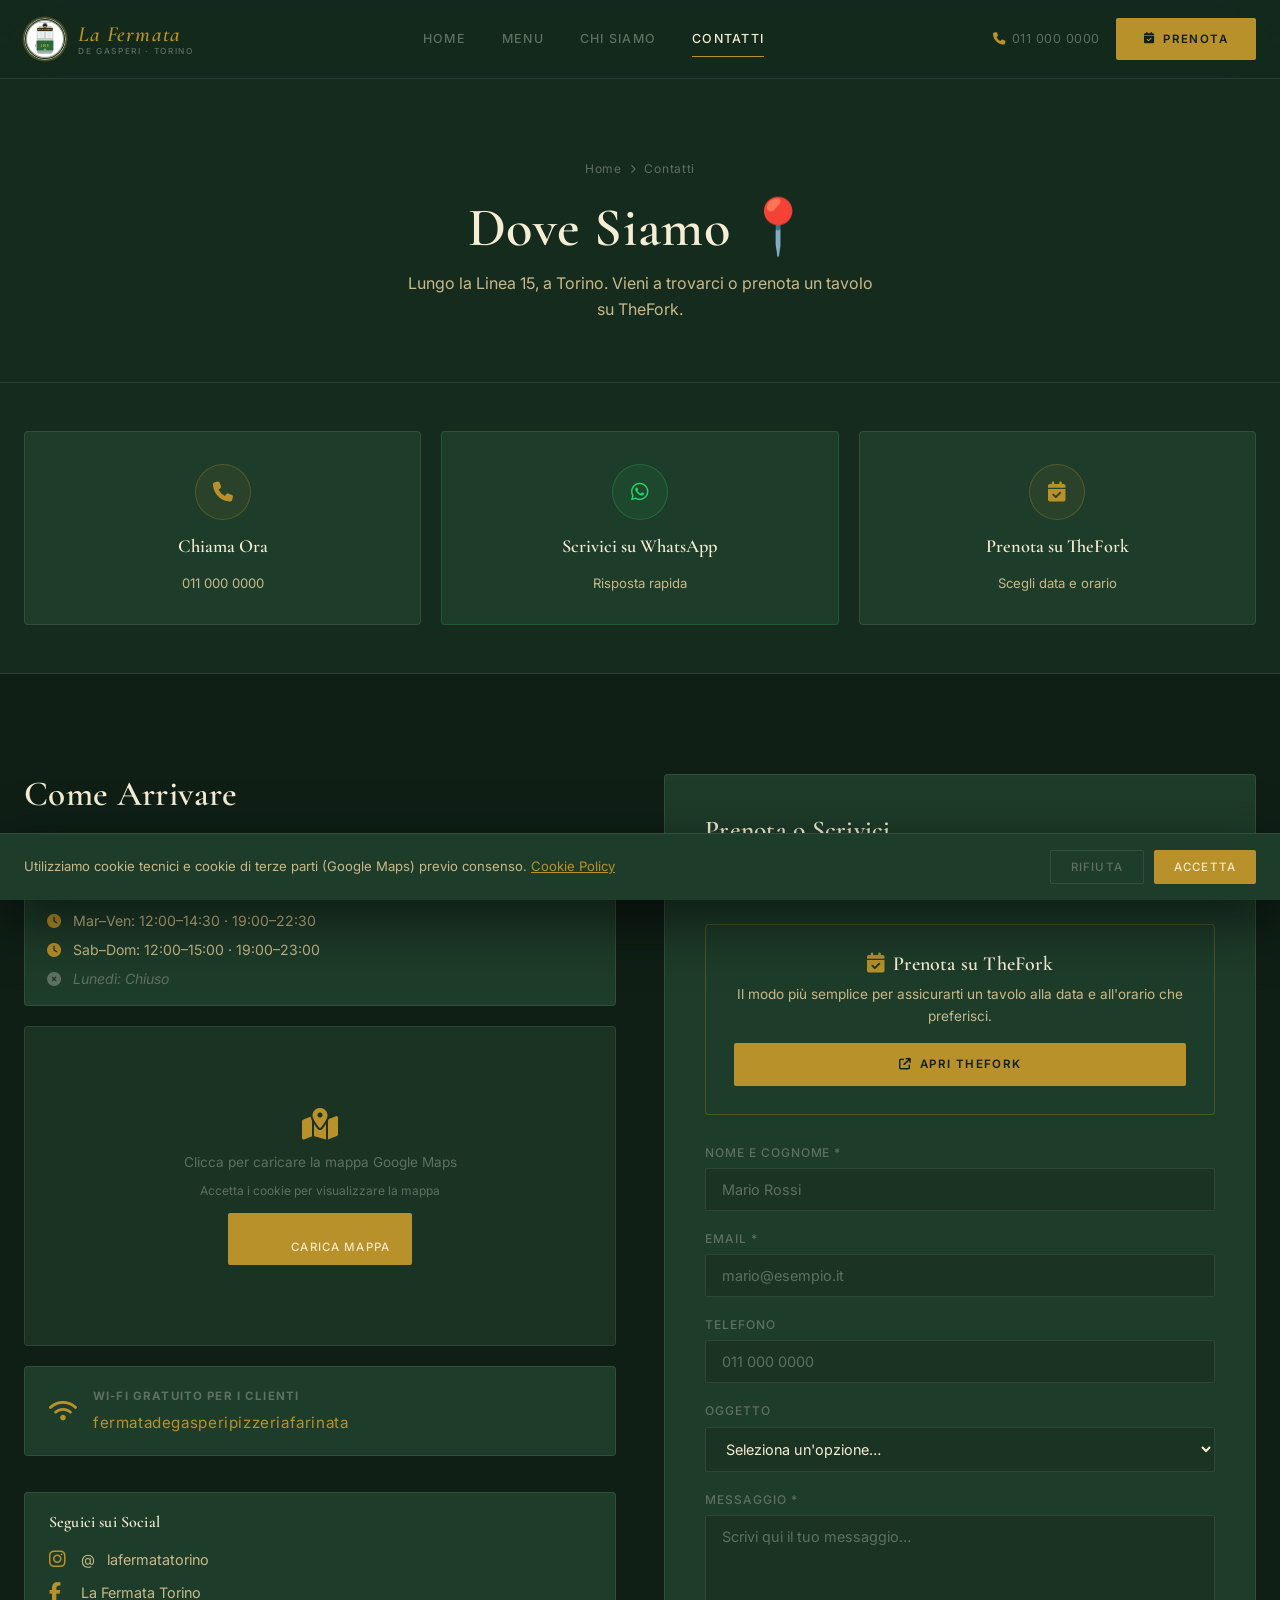
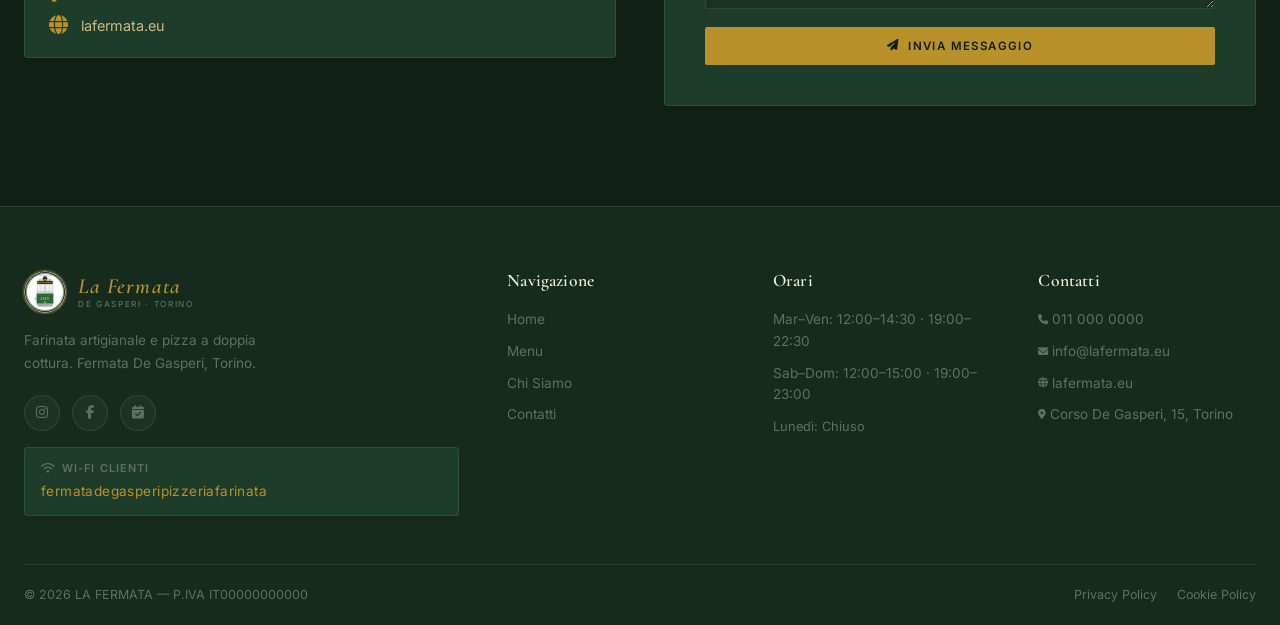
==== commit 1d4ec16b: "Add restaurant logo SVG, refine color palette to gold, and formalize layout Co-authored-by: pier-car" ====
--- a/contatti.html
+++ b/contatti.html
@@ -5,7 +5,7 @@
     <meta name="viewport" content="width=device-width, initial-scale=1.0, viewport-fit=cover">
     <title>Contatti — LA FERMATA · Torino</title>
     <meta name="description" content="Contatta LA FERMATA: telefono, email, indirizzo (Corso De Gasperi, Torino), Wi-Fi, orari di apertura. Prenota un tavolo su TheFork o chiamaci.">
-    <meta name="theme-color" content="#142B1E">
+    <meta name="theme-color" content="#0F1F16">
     <link rel="icon" type="image/svg+xml" href="favicon.svg">
     <link rel="stylesheet" href="https://cdnjs.cloudflare.com/ajax/libs/font-awesome/6.4.0/css/all.min.css">
     <link rel="stylesheet" href="style.css">
@@ -14,7 +14,7 @@
 
 <header id="main-header">
     <div class="container nav-wrapper">
-        <a href="index.html" class="logo"><div class="logo-icon">🚋</div><span><em>La Fermata</em></span></a>
+        <a href="index.html" class="logo"><img src="images/logo-tram.svg" class="logo-img" alt="La Fermata De Gasperi logo"><span class="logo-name"><em>La Fermata</em><small>De Gasperi · Torino</small></span></a>
         <nav class="desktop-menu">
             <a href="index.html">Home</a>
             <a href="menu.html">Menu</a>
@@ -200,7 +200,7 @@
     <div class="container">
         <div class="footer-grid">
             <div class="footer-brand">
-                <a href="index.html" class="logo"><div class="logo-icon">🚋</div><span><em>La Fermata</em></span></a>
+                <a href="index.html" class="logo"><img src="images/logo-tram.svg" class="logo-img" alt="La Fermata De Gasperi logo"><span class="logo-name"><em>La Fermata</em><small>De Gasperi · Torino</small></span></a>
                 <p>Farinata artigianale e pizza a doppia cottura. Fermata De Gasperi, Torino.</p>
                 <div class="footer-social">
                     <a data-config-href="{instagram}" href="#" target="_blank" rel="noopener" aria-label="Instagram"><i class="fa-brands fa-instagram"></i></a>
--- a/style.css
+++ b/style.css
@@ -1,57 +1,57 @@
 /* ============================================================
    LA FERMATA — Farinata e Pizza Restaurant · Torino
-   Palette Tram: Verde Foresta + Crema Pergamena
+   Palette Tram: Verde Foresta + Oro Tram + Crema Pergamena
    Tipografia: Cormorant Garamond + Inter
    ============================================================ */
 
 /* --- 1. GOOGLE FONTS --- */
-@import url('https://fonts.googleapis.com/css2?family=Cormorant+Garamond:ital,wght@0,400;0,500;0,600;0,700;1,400;1,500;1,600&family=Inter:wght@300;400;500&display=swap');
+@import url('https://fonts.googleapis.com/css2?family=Cormorant+Garamond:ital,wght@0,400;0,500;0,600;0,700;1,400;1,500;1,600&family=Inter:wght@300;400;500;600&display=swap');
 
 /* --- 2. VARIABILI DI COLORE (Tram Torinese) --- */
 :root {
     /* Sfondi scuri — Verde Foresta (carrozzeria vecchi tram GTT) */
-    --bg-primary:    #142B1E;   /* Verde Foresta profondo */
-    --bg-secondary:  #1A3526;   /* Verde Foresta medio */
-    --bg-surface:    #1F3D2C;   /* Verde Foresta superficie */
-    --bg-card:       #234331;   /* Verde Foresta card */
+    --bg-primary:    #0F1F16;   /* Verde Foresta profondo, più ricco */
+    --bg-secondary:  #152B1E;   /* Verde Foresta medio */
+    --bg-surface:    #1A3323;   /* Verde Foresta superficie */
+    --bg-card:       #1E3C2A;   /* Verde Foresta card */
 
     /* Sfondo chiaro — Crema/Pergamena */
-    --bg-light:      #F2E8C8;   /* Crema principale */
-    --bg-light-card: #EBE0B4;   /* Crema più scura per card */
-    --bg-light-surf: #F7F0D8;   /* Crema chiara per hover */
+    --bg-light:      #F5EDD4;   /* Crema principale */
+    --bg-light-card: #EDE3C0;   /* Crema più scura per card */
+    --bg-light-surf: #FAF4E4;   /* Crema chiara per hover */
 
     /* Testo su sfondo scuro */
-    --text-primary:  #F2E8C8;   /* Giallo crema */
-    --text-secondary:#C4B48E;   /* Crema attenuata */
-    --text-muted:    #6B7A6D;   /* Verde-grigio attenuato */
+    --text-primary:  #F5EDD4;   /* Crema calda */
+    --text-secondary:#C8B98A;   /* Crema attenuata */
+    --text-muted:    #5E7060;   /* Verde-grigio attenuato */
 
     /* Testo su sfondo chiaro */
-    --text-dark:     #1C2E20;   /* Verde scuro / quasi nero */
-    --text-dark-sec: #3D5C3E;   /* Verde scuro secondario */
-    --text-dark-mut: #7A8C6A;   /* Verde attenuato */
-
-    /* Accento: Ambra Tram (arancio caldo) */
-    --accent:        #C8591A;   /* Arancio mattone tram */
-    --accent-hover:  #D96B28;
-    --accent-light:  rgba(200, 89, 26, 0.12);
+    --text-dark:     #131F16;   /* Verde scuro / quasi nero */
+    --text-dark-sec: #344F35;   /* Verde scuro secondario */
+    --text-dark-mut: #6E8060;   /* Verde attenuato */
+
+    /* Accento: Oro Tram — il giallo "2019" del logo */
+    --accent:        #B8912A;   /* Oro elegante del tram */
+    --accent-hover:  #C9A840;
+    --accent-light:  rgba(184, 145, 42, 0.12);
 
     /* Bordi */
-    --border:        rgba(200, 89, 26, 0.28);
-    --border-subtle: rgba(242, 232, 200, 0.10);
-    --border-light:  rgba(28, 46, 32, 0.14);
+    --border:        rgba(184, 145, 42, 0.30);
+    --border-subtle: rgba(245, 237, 212, 0.10);
+    --border-light:  rgba(19, 31, 22, 0.14);
 
     /* Ombre */
-    --shadow-sm:     0 2px 12px rgba(0,0,0,0.35);
-    --shadow-md:     0 8px 32px rgba(0,0,0,0.45);
-    --shadow-lg:     0 20px 60px rgba(0,0,0,0.55);
-    --shadow-glow:   0 0 48px rgba(200,89,26,0.10);
+    --shadow-sm:     0 2px 12px rgba(0,0,0,0.40);
+    --shadow-md:     0 8px 32px rgba(0,0,0,0.50);
+    --shadow-lg:     0 20px 60px rgba(0,0,0,0.60);
+    --shadow-glow:   0 0 48px rgba(184,145,42,0.12);
 
     /* Legacy aliases */
     --primary-red:   var(--accent);
     --primary-dark:  var(--bg-primary);
     --text-main:     var(--text-primary);
     --text-light:    var(--text-secondary);
-    --white:         #F2E8C8;
+    --white:         #F5EDD4;
     --border-old:    var(--border);
     --accent-legacy: var(--accent);
 }
@@ -98,16 +98,28 @@
 
 /* Logo */
 .logo {
-    display: flex; align-items: center; gap: 10px;
+    display: flex; align-items: center; gap: 12px;
     font-family: 'Cormorant Garamond', serif;
     font-weight: 600; font-size: 1.35rem; letter-spacing: 0.05em;
     color: var(--text-primary); white-space: nowrap; flex-shrink: 0;
 }
+.logo-img {
+    width: 42px; height: 42px;
+    border-radius: 50%; flex-shrink: 0;
+    transition: transform 0.6s cubic-bezier(0.16,1,0.3,1), box-shadow 0.4s ease;
+    box-shadow: 0 0 0 1.5px rgba(184,145,42,0.35);
+    object-fit: contain;
+}
+.logo:hover .logo-img {
+    transform: rotate(-5deg) scale(1.06);
+    box-shadow: 0 0 0 2px var(--accent), 0 4px 16px rgba(184,145,42,0.25);
+}
+/* Fallback: if old .logo-icon element is present keep it from breaking */
 .logo-icon {
-    width: 36px; height: 36px;
+    width: 42px; height: 42px;
     background: var(--bg-surface);
     border: 1px solid var(--border);
-    border-radius: 8px;
+    border-radius: 50%;
     display: flex; align-items: center; justify-content: center;
     font-size: 1.1rem; flex-shrink: 0;
     transition: transform 0.6s cubic-bezier(0.16,1,0.3,1), border-color 0.4s ease;
@@ -115,6 +127,13 @@
 .logo:hover .logo-icon { transform: rotate(-4deg); border-color: var(--accent); }
 .logo span { color: var(--text-primary); }
 .logo span em { color: var(--accent); font-style: italic; }
+.logo-name { display: flex; flex-direction: column; line-height: 1.15; }
+.logo-name small {
+    font-family: 'Inter', sans-serif;
+    font-size: 0.52rem; font-weight: 500;
+    letter-spacing: 0.20em; text-transform: uppercase;
+    color: var(--text-muted); margin-top: 1px;
+}
 
 /* Desktop nav */
 .desktop-menu { display: flex; align-items: center; gap: 36px; }
@@ -146,27 +165,27 @@
 
 /* --- 4. PULSANTI --- */
 .btn-red, .btn-prenotazione {
-    background: var(--accent); color: #F2E8C8;
+    background: var(--accent); color: #0F1F16;
     border: none; padding: 12px 28px; border-radius: 2px;
-    font-family: 'Inter', sans-serif; font-size: 0.72rem; font-weight: 500;
+    font-family: 'Inter', sans-serif; font-size: 0.72rem; font-weight: 600;
     letter-spacing: 0.12em; text-transform: uppercase; cursor: pointer;
     display: inline-flex; align-items: center; gap: 8px;
     transition: all 0.6s cubic-bezier(0.16,1,0.3,1); white-space: nowrap;
 }
 .btn-red:hover, .btn-prenotazione:hover {
     background: var(--accent-hover); transform: translateY(-2px);
-    box-shadow: 0 8px 28px rgba(200,89,26,0.30); color: #F2E8C8;
-}
-.btn-yellow { background: var(--accent); color: #F2E8C8; border: none; padding: 12px 28px;
-    border-radius: 2px; font-family: 'Inter', sans-serif; font-size: 0.72rem; font-weight: 500;
+    box-shadow: 0 8px 28px rgba(184,145,42,0.35); color: #0F1F16;
+}
+.btn-yellow { background: var(--accent); color: #0F1F16; border: none; padding: 12px 28px;
+    border-radius: 2px; font-family: 'Inter', sans-serif; font-size: 0.72rem; font-weight: 600;
     letter-spacing: 0.12em; text-transform: uppercase; cursor: pointer;
     display: inline-flex; align-items: center; gap: 8px;
     transition: all 0.6s cubic-bezier(0.16,1,0.3,1); white-space: nowrap;
 }
-.btn-yellow:hover { background: var(--accent-hover); transform: translateY(-2px); color: #F2E8C8; }
+.btn-yellow:hover { background: var(--accent-hover); transform: translateY(-2px); color: #0F1F16; }
 .btn-outline {
     background: transparent; color: var(--text-secondary);
-    border: 1px solid var(--border-subtle); padding: 12px 28px; border-radius: 2px;
+    border: 1px solid rgba(245, 237, 212, 0.22); padding: 12px 28px; border-radius: 2px;
     font-family: 'Inter', sans-serif; font-size: 0.72rem; font-weight: 500;
     letter-spacing: 0.12em; text-transform: uppercase; cursor: pointer;
     display: inline-flex; align-items: center; gap: 8px;
@@ -186,7 +205,7 @@
 }
 .btn-google-reviews {
     background: transparent; color: var(--text-secondary);
-    border: 1px solid var(--border-subtle); padding: 14px 32px; border-radius: 2px;
+    border: 1px solid rgba(245, 237, 212, 0.18); padding: 14px 32px; border-radius: 2px;
     font-family: 'Inter', sans-serif; font-size: 0.78rem; font-weight: 500;
     letter-spacing: 0.1em; text-transform: uppercase; cursor: pointer;
     display: inline-flex; align-items: center; gap: 10px;
@@ -226,7 +245,7 @@
     transition: color 0.3s ease, background 0.3s ease;
 }
 .mobile-menu a:hover, .mobile-menu a.active {
-    color: var(--text-primary); background: rgba(200,89,26,0.06);
+    color: var(--text-primary); background: rgba(184,145,42,0.06);
 }
 .mobile-cta { display: flex; flex-direction: column; gap: 10px; padding: 16px 24px 20px; }
 .mobile-cta .btn-outline, .mobile-cta .btn-whatsapp { justify-content: center; width: 100%; }
@@ -247,7 +266,7 @@
 .hero:hover .hero-bg { transform: scale(1.04); }
 .hero-overlay {
     position: absolute; inset: 0;
-    background: linear-gradient(160deg, rgba(14,32,20,0.92) 0%, rgba(20,43,30,0.78) 45%, rgba(14,32,20,0.86) 100%);
+    background: linear-gradient(160deg, rgba(8,20,12,0.94) 0%, rgba(15,31,22,0.82) 45%, rgba(8,20,12,0.90) 100%);
 }
 .hero-content {
     position: relative; z-index: 2; max-width: 760px; padding: 0 24px;
@@ -257,30 +276,45 @@
     from { opacity: 0; transform: translateY(32px); }
     to   { opacity: 1; transform: translateY(0); }
 }
+/* Hero logo badge */
+.hero-logo {
+    display: block; margin: 0 auto 28px;
+    width: 110px; height: 110px;
+    border-radius: 50%;
+    box-shadow: 0 0 0 3px rgba(184,145,42,0.40), 0 12px 48px rgba(0,0,0,0.55);
+    animation: heroFadeUp 1.1s 0.05s cubic-bezier(0.16,1,0.3,1) both;
+    transition: transform 0.6s cubic-bezier(0.16,1,0.3,1), box-shadow 0.5s ease;
+}
+.hero-logo:hover {
+    transform: scale(1.06) rotate(-3deg);
+    box-shadow: 0 0 0 4px var(--accent), 0 16px 56px rgba(0,0,0,0.65);
+}
 .hero-eyebrow {
     display: inline-block; font-family: 'Inter', sans-serif;
-    font-size: 0.72rem; font-weight: 500; letter-spacing: 0.22em; text-transform: uppercase;
+    font-size: 0.70rem; font-weight: 500; letter-spacing: 0.24em; text-transform: uppercase;
     color: var(--accent); margin-bottom: 20px;
-    animation: heroFadeUp 1.1s 0.15s cubic-bezier(0.16,1,0.3,1) both;
+    animation: heroFadeUp 1.1s 0.18s cubic-bezier(0.16,1,0.3,1) both;
 }
 .hero-content h1 {
     font-size: clamp(2.8rem, 7vw, 5.2rem); font-weight: 600;
     color: var(--text-primary); margin-bottom: 20px; line-height: 1.08;
-    animation: heroFadeUp 1.1s 0.25s cubic-bezier(0.16,1,0.3,1) both;
+    animation: heroFadeUp 1.1s 0.28s cubic-bezier(0.16,1,0.3,1) both;
 }
 .hero-content h1 em { color: var(--accent); font-style: italic; }
 .hero-content p {
-    font-size: clamp(1rem, 2vw, 1.15rem); color: var(--text-secondary);
-    max-width: 520px; margin: 0 auto 36px; line-height: 1.7;
-    animation: heroFadeUp 1.1s 0.35s cubic-bezier(0.16,1,0.3,1) both;
+    font-size: clamp(1rem, 2vw, 1.12rem); color: var(--text-secondary);
+    max-width: 520px; margin: 0 auto 36px; line-height: 1.75;
+    animation: heroFadeUp 1.1s 0.38s cubic-bezier(0.16,1,0.3,1) both;
 }
 .hero-buttons {
     display: flex; gap: 14px; justify-content: center; flex-wrap: wrap; margin-bottom: 52px;
-    animation: heroFadeUp 1.1s 0.45s cubic-bezier(0.16,1,0.3,1) both;
+    animation: heroFadeUp 1.1s 0.48s cubic-bezier(0.16,1,0.3,1) both;
 }
 .hero-trust {
     display: flex; gap: 40px; justify-content: center; flex-wrap: wrap;
-    animation: heroFadeUp 1.1s 0.55s cubic-bezier(0.16,1,0.3,1) both;
+    animation: heroFadeUp 1.1s 0.58s cubic-bezier(0.16,1,0.3,1) both;
+    padding-top: 24px;
+    border-top: 1px solid rgba(245, 237, 212, 0.12);
 }
 .hero-trust-item { display: flex; flex-direction: column; align-items: center; gap: 4px; }
 .hero-trust-item strong { font-family: 'Cormorant Garamond', serif; font-size: 1rem; font-weight: 600; color: var(--text-primary); }
@@ -291,13 +325,26 @@
 .section-header { text-align: center; margin-bottom: 60px; max-width: 680px; margin-left: auto; margin-right: auto; }
 .section-eyebrow {
     display: inline-block; font-family: 'Inter', sans-serif;
-    font-size: 0.7rem; font-weight: 500; letter-spacing: 0.22em; text-transform: uppercase;
+    font-size: 0.68rem; font-weight: 500; letter-spacing: 0.28em; text-transform: uppercase;
     color: var(--accent); margin-bottom: 14px;
 }
 .section-divider {
+    display: flex; align-items: center; justify-content: center; gap: 10px;
+    margin: 0 auto 20px;
+}
+.section-divider::before,
+.section-divider::after {
+    content: ''; display: block;
     width: 40px; height: 1px;
-    background: linear-gradient(90deg, transparent, var(--accent), transparent);
-    margin: 0 auto 18px;
+    background: linear-gradient(90deg, transparent, var(--accent));
+}
+.section-divider::after {
+    background: linear-gradient(90deg, var(--accent), transparent);
+}
+.section-divider-dot {
+    width: 5px; height: 5px;
+    background: var(--accent); border-radius: 50%;
+    display: inline-block;
 }
 .section-header h2 { font-size: clamp(2rem, 4vw, 3rem); color: var(--text-primary); margin-bottom: 14px; }
 .section-header p { color: var(--text-secondary); font-size: 1rem; line-height: 1.7; max-width: 500px; margin: 0 auto; }
@@ -345,8 +392,8 @@
 .menu-nota-prezzo {
     display: inline-block;
     margin-top: 8px; padding: 4px 10px;
-    background: rgba(200,89,26,0.10);
-    border: 1px solid rgba(200,89,26,0.20);
+    background: rgba(184,145,42,0.10);
+    border: 1px solid rgba(184,145,42,0.20);
     border-radius: 2px;
     font-size: 0.72rem; color: var(--accent); letter-spacing: 0.04em;
 }
@@ -363,7 +410,7 @@
     font-size: 0.65rem; font-weight: 600; letter-spacing: 0.12em; text-transform: uppercase;
     white-space: nowrap;
 }
-.col-tegamino { color: #6B5B2E; min-width: 72px; text-align: center; }
+.col-tegamino { color: #7A6830; min-width: 72px; text-align: center; }
 .col-mattone  { color: var(--accent); min-width: 72px; text-align: center; }
 
 /* Lista pizze */
@@ -401,8 +448,8 @@
     font-size: 0.58rem; font-weight: 500; letter-spacing: 0.08em;
     text-transform: uppercase; font-style: normal; opacity: 0.7;
 }
-.prezzo-tegamino { background: rgba(107,91,46,0.10); color: #6B5B2E; border: 1px solid rgba(107,91,46,0.15); }
-.prezzo-mattone  { background: rgba(200,89,26,0.10); color: var(--accent); border: 1px solid rgba(200,89,26,0.18); }
+.prezzo-tegamino { background: rgba(122,104,48,0.10); color: #7A6830; border: 1px solid rgba(122,104,48,0.15); }
+.prezzo-mattone  { background: rgba(184,145,42,0.10); color: var(--accent); border: 1px solid rgba(184,145,42,0.18); }
 .nd { font-size: 0.75rem; font-style: italic; opacity: 0.6; font-family: 'Inter', sans-serif; }
 
 .menu-note {
@@ -445,7 +492,7 @@
 .farinata-item-nome { font-size: 0.9rem; color: var(--text-dark); }
 .farinata-item-prezzo { font-family: 'Cormorant Garamond', serif; font-size: 0.98rem; font-weight: 600; color: var(--accent); flex-shrink: 0; }
 
-.farinata-incottura { background: rgba(200,89,26,0.03); }
+.farinata-incottura { background: rgba(184,145,42,0.03); }
 .farinata-nota { font-style: italic; font-size: 0.78rem; color: var(--text-dark-sec); font-family: 'Inter', sans-serif; }
 .farinata-gusti {
     display: flex; flex-wrap: wrap; gap: 7px; margin-top: 10px;
@@ -471,7 +518,7 @@
 }
 .drink-table thead tr {
     background: var(--bg-light);
-    border-bottom: 2px solid rgba(200,89,26,0.20);
+    border-bottom: 2px solid rgba(184,145,42,0.20);
 }
 .drink-table th {
     padding: 10px 16px; text-align: left;
@@ -604,7 +651,7 @@
 .instagram-item:hover img { transform: scale(1.1); }
 .instagram-item-overlay {
     position: absolute; inset: 0;
-    background: rgba(200,89,26,0.65);
+    background: rgba(184,145,42,0.65);
     display: flex; align-items: center; justify-content: center;
     font-size: 1.4rem; color: #fff; opacity: 0; transition: opacity 0.4s ease;
 }
@@ -649,15 +696,15 @@
 }
 .sticky-prenota a {
     pointer-events: all;
-    background: var(--accent); color: #F2E8C8;
+    background: var(--accent); color: #0F1F16;
     padding: 13px 32px; border-radius: 24px;
     font-family: 'Inter', sans-serif; font-size: 0.8rem; font-weight: 600;
     letter-spacing: 0.1em; text-transform: uppercase;
     display: inline-flex; align-items: center; gap: 10px;
-    box-shadow: 0 4px 24px rgba(200,89,26,0.45);
+    box-shadow: 0 4px 24px rgba(184,145,42,0.45);
     transition: transform 0.3s ease, box-shadow 0.3s ease;
 }
-.sticky-prenota a:hover { transform: translateY(-2px); box-shadow: 0 6px 32px rgba(200,89,26,0.55); }
+.sticky-prenota a:hover { transform: translateY(-2px); box-shadow: 0 6px 32px rgba(184,145,42,0.55); }
 
 /* --- 16. FOOTER --- */
 footer { background: var(--bg-secondary); border-top: 1px solid var(--border-subtle); padding: 64px 0 0; }
@@ -803,11 +850,11 @@
 .contact-action-card:hover { border-color: var(--accent); box-shadow: var(--shadow-glow); transform: translateY(-4px); }
 .contact-action-icon {
     width: 56px; height: 56px; border-radius: 50%;
-    background: rgba(200,89,26,0.08); border: 1px solid var(--border);
+    background: rgba(184,145,42,0.08); border: 1px solid var(--border);
     display: flex; align-items: center; justify-content: center;
     color: var(--accent); font-size: 1.25rem; transition: background 0.3s ease;
 }
-.contact-action-card:hover .contact-action-icon { background: rgba(200,89,26,0.15); }
+.contact-action-card:hover .contact-action-icon { background: rgba(184,145,42,0.15); }
 .contact-action-card strong { font-family: 'Cormorant Garamond', serif; font-size: 1.15rem; font-weight: 600; color: var(--text-primary); }
 .contact-action-card > span { font-size: 0.82rem; color: var(--text-secondary); line-height: 1.4; }
 .contact-action-whatsapp { border-color: rgba(37,211,102,0.2); }
@@ -837,7 +884,7 @@
 .form-group label { font-size: 0.75rem; font-weight: 500; letter-spacing: 0.08em; text-transform: uppercase; color: var(--text-muted); }
 .form-group input, .form-group textarea, .form-group select { background: var(--bg-surface); border: 1px solid var(--border-subtle); border-radius: 2px; padding: 12px 16px; font-family: 'Inter', sans-serif; font-size: 0.9rem; color: var(--text-primary); transition: border-color 0.3s ease, box-shadow 0.3s ease; width: 100%; resize: vertical; }
 .form-group input::placeholder, .form-group textarea::placeholder { color: var(--text-muted); }
-.form-group input:focus, .form-group textarea:focus, .form-group select:focus { outline: none; border-color: var(--accent); box-shadow: 0 0 0 3px rgba(200,89,26,0.10); }
+.form-group input:focus, .form-group textarea:focus, .form-group select:focus { outline: none; border-color: var(--accent); box-shadow: 0 0 0 3px rgba(184,145,42,0.10); }
 
 /* Wi-Fi card nei contatti */
 .wifi-card {
@@ -880,7 +927,7 @@
 /* --- 26. GRAZIE --- */
 .grazie-wrapper { min-height: 80vh; display: flex; align-items: center; justify-content: center; padding: 80px 24px; text-align: center; }
 .success-card { max-width: 520px; background: var(--bg-card); border: 1px solid var(--border-subtle); border-radius: 4px; padding: 56px 48px; }
-.success-icon { width: 64px; height: 64px; background: rgba(200,89,26,0.10); border: 1px solid var(--border); border-radius: 50%; display: flex; align-items: center; justify-content: center; font-size: 1.8rem; margin: 0 auto 24px; color: var(--accent); }
+.success-icon { width: 64px; height: 64px; background: rgba(184,145,42,0.10); border: 1px solid var(--border); border-radius: 50%; display: flex; align-items: center; justify-content: center; font-size: 1.8rem; margin: 0 auto 24px; color: var(--accent); }
 .success-card h1 { font-size: 2.2rem; color: var(--text-primary); margin-bottom: 14px; }
 .success-card p { color: var(--text-secondary); font-size: 0.95rem; line-height: 1.7; margin-bottom: 28px; }
 .number { font-family: 'Cormorant Garamond', serif; font-size: 2rem; color: var(--accent); font-weight: 600; }
